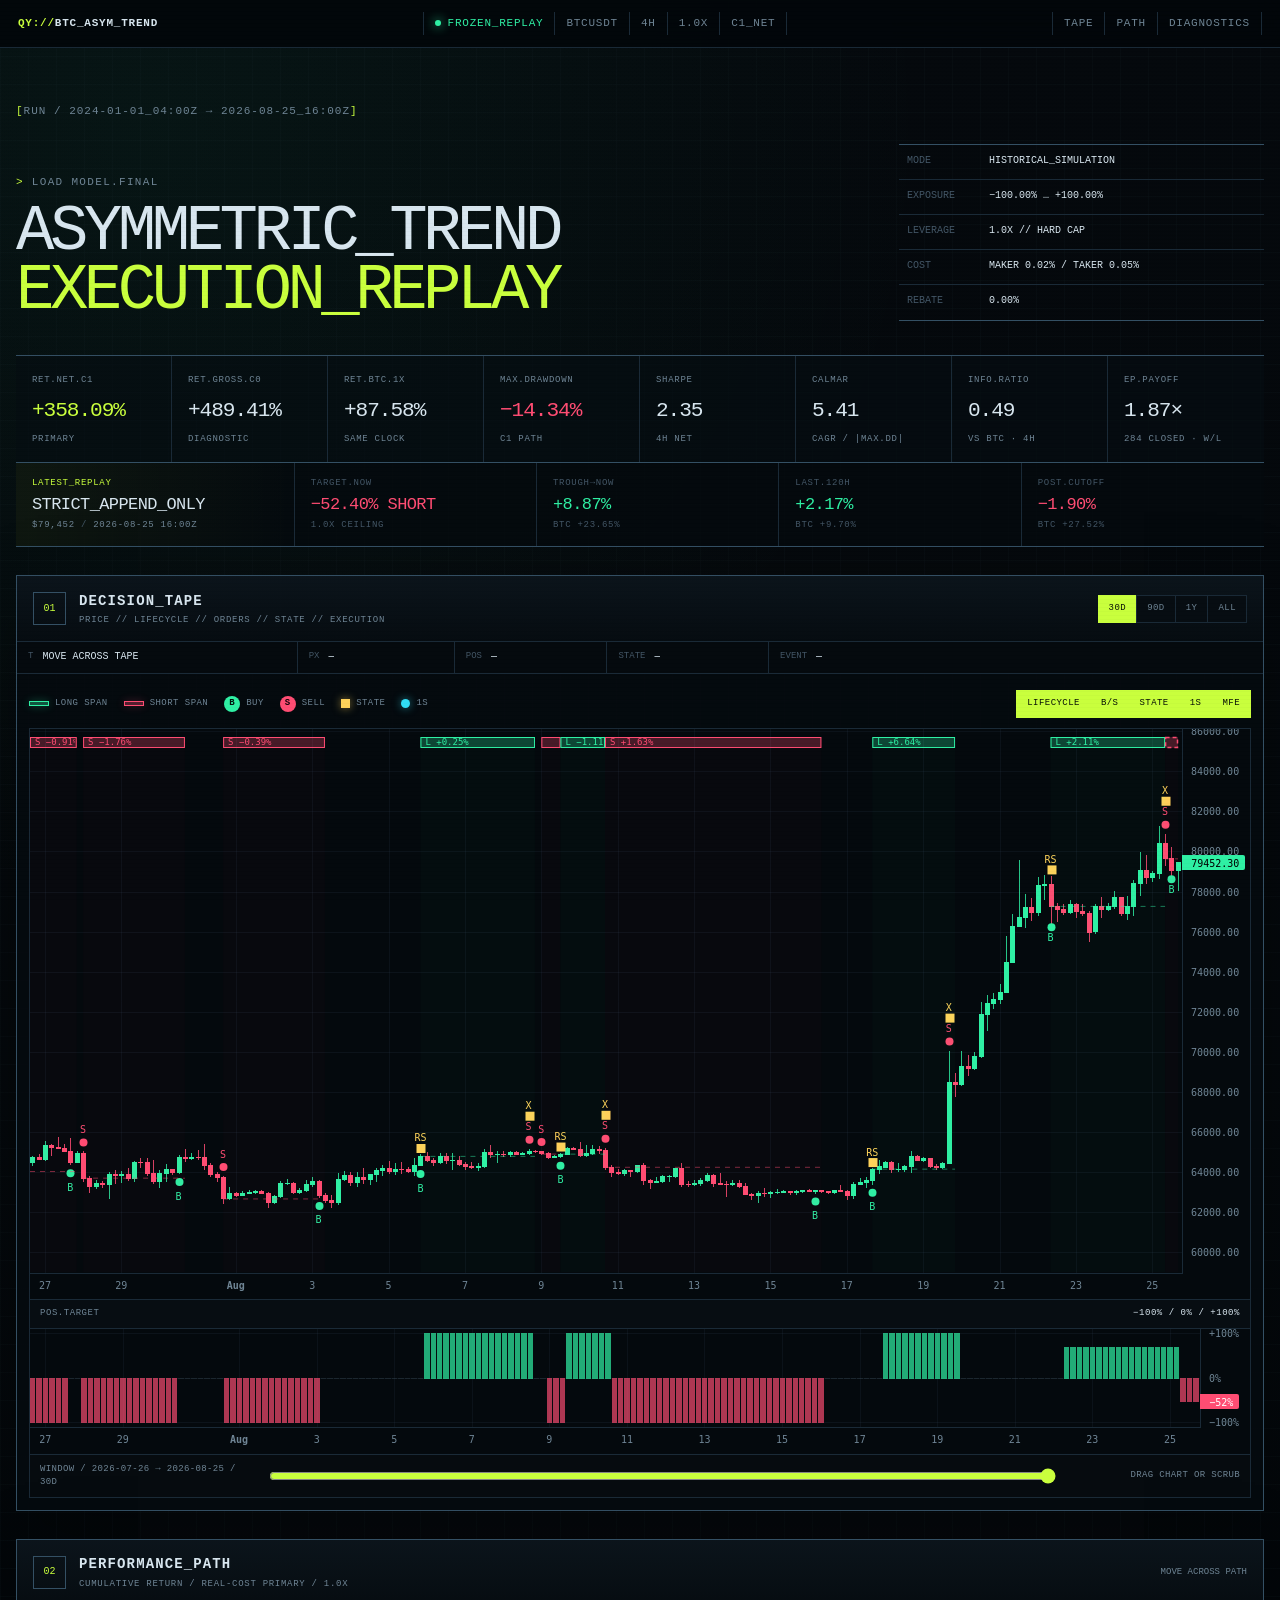
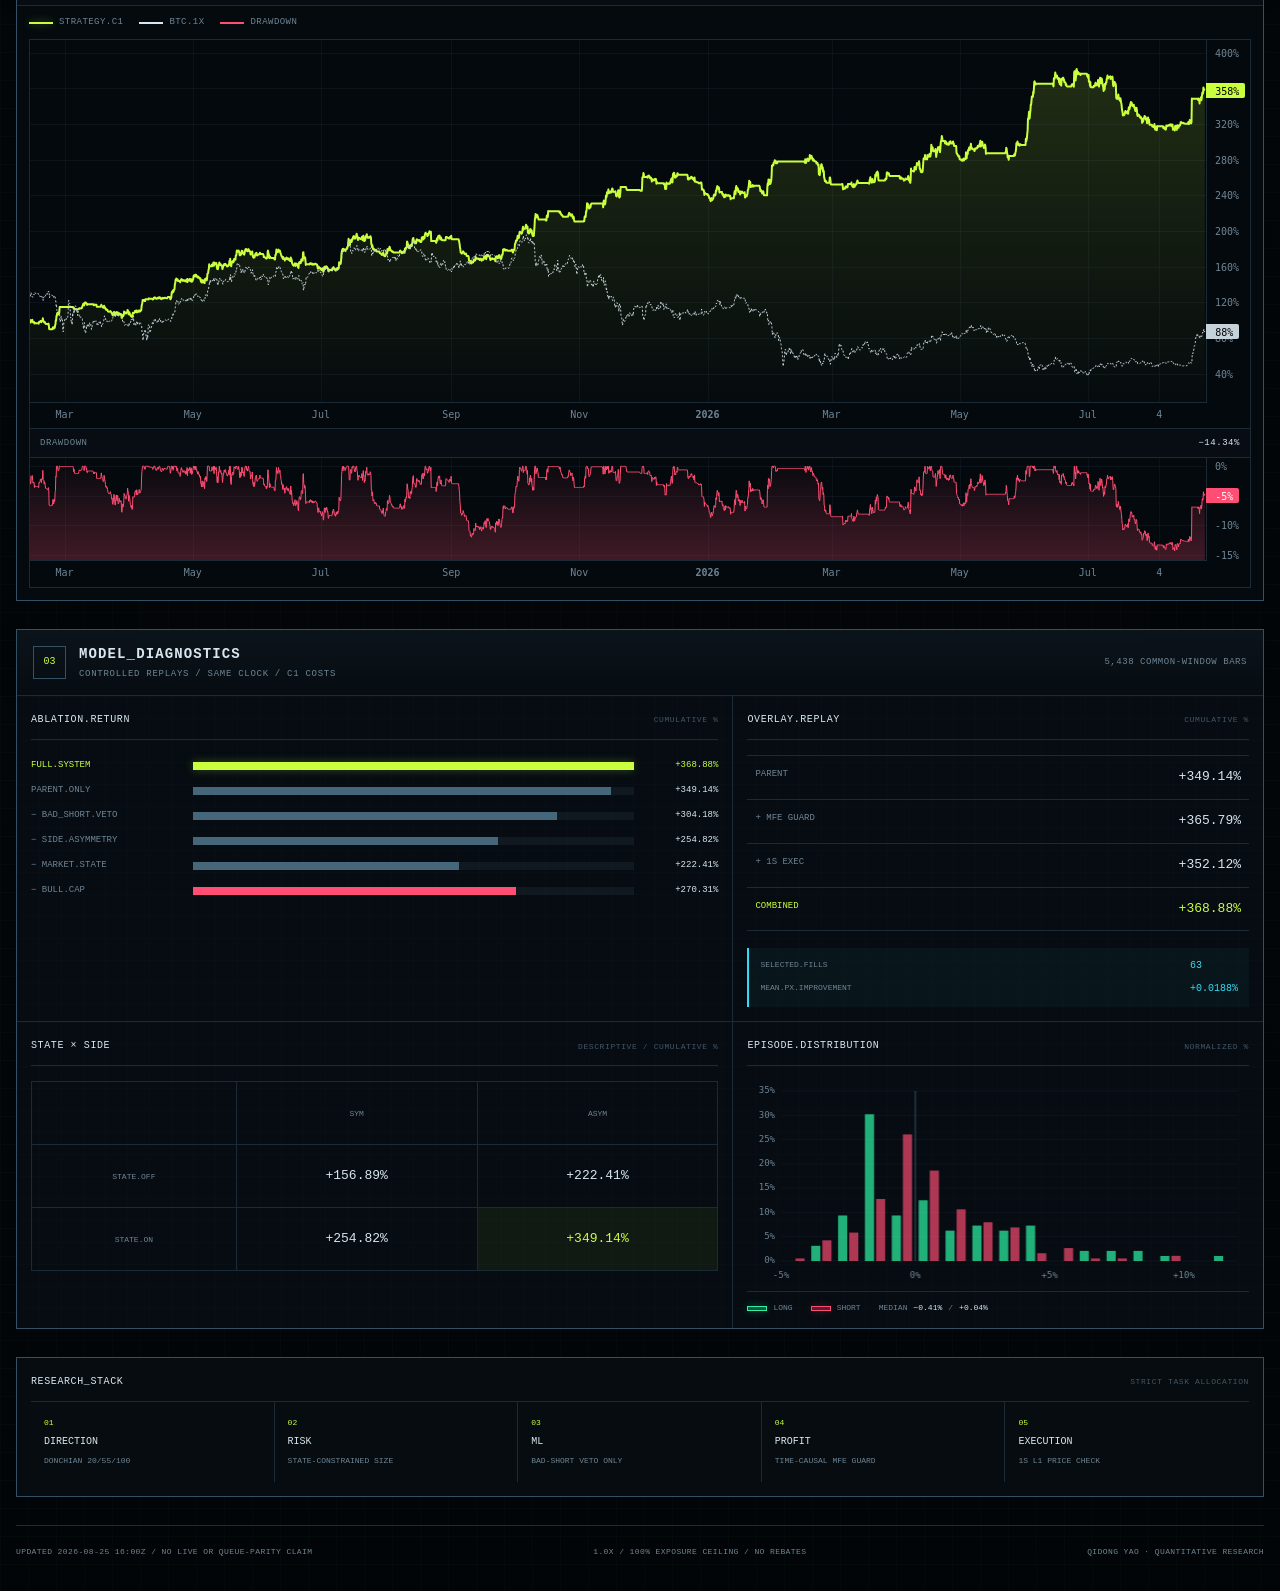
==== index.html @ 66d3fc49 "Polish compact metric labels" ====
<!doctype html>
<html lang="en">
<head>
  <meta charset="utf-8">
  <meta name="viewport" content="width=device-width, initial-scale=1">
  <meta name="description" content="Interactive BTC/USDT asymmetric trend research replay through 2026-08-25: 4-hour decisions, a hard 1.0x leverage ceiling, real-cost performance, lifecycle bands and execution events.">
  <meta name="theme-color" content="#05090d">
  <meta property="og:type" content="website">
  <meta property="og:title" content="BTC Asymmetric Trend · Research Console">
  <meta property="og:description" content="A code-forward research console for a frozen, cost-aware BTC trend strategy with draggable decision replay and event-level execution evidence.">
  <meta property="og:image" content="https://chandleryao720.github.io/btc-asymmetric-trend-research/assets/preview.png?v=20260826c">
  <meta name="twitter:card" content="summary_large_image">
  <title>BTC Asymmetric Trend · Research Console</title>
  <link rel="stylesheet" href="assets/styles.css?v=20260826c">
</head>
<body>
  <header class="command-bar">
    <a class="command-brand" href="#top" aria-label="Back to top"><span>QY://</span>BTC_ASYM_TREND</a>
    <div class="command-state" aria-label="Research state">
      <span class="state-live"><i></i>FROZEN_REPLAY</span>
      <span>BTCUSDT</span>
      <span>4H</span>
      <span>1.0X</span>
      <span>C1_NET</span>
    </div>
    <nav aria-label="Page navigation">
      <a href="#tape">TAPE</a>
      <a href="#performance">PATH</a>
      <a href="#diagnostics">DIAGNOSTICS</a>
    </nav>
  </header>

  <main id="top">
    <section class="masthead shell">
      <div class="masthead-code">RUN / 2024-01-01_04:00Z → 2026-08-25_16:00Z</div>
      <div class="masthead-grid">
        <div>
          <p class="prompt-line"><span>&gt;</span> LOAD MODEL.FINAL</p>
          <h1>ASYMMETRIC_TREND<br><em>EXECUTION_REPLAY</em></h1>
        </div>
        <div class="build-note">
          <span>MODE</span><strong>HISTORICAL_SIMULATION</strong>
          <span>EXPOSURE</span><strong>−100.00% … +100.00%</strong>
          <span>LEVERAGE</span><strong>1.0X // HARD CAP</strong>
          <span>COST</span><strong>MAKER 0.02% / TAKER 0.05%</strong>
          <span>REBATE</span><strong>0.00%</strong>
        </div>
      </div>
    </section>

    <section class="metric-strip shell" aria-label="Performance summary">
      <article><span>RET.NET.C1</span><strong class="positive" data-metric="netReturn">+358.09%</strong><small>PRIMARY</small></article>
      <article><span>RET.GROSS.C0</span><strong data-metric="grossReturn">+489.41%</strong><small>DIAGNOSTIC</small></article>
      <article><span>RET.BTC.1X</span><strong data-metric="benchmarkReturn">+87.58%</strong><small>SAME CLOCK</small></article>
      <article><span>MAX.DRAWDOWN</span><strong class="negative" data-metric="maxDrawdown">−14.34%</strong><small>C1 PATH</small></article>
      <article><span>SHARPE</span><strong data-metric="sharpe">2.35</strong><small>4H NET</small></article>
      <article><span>CALMAR</span><strong data-metric="calmar">5.41</strong><small>CAGR / |MAX.DD|</small></article>
      <article><span>INFO.RATIO</span><strong data-metric="informationRatio">0.49</strong><small>VS BTC · 4H</small></article>
      <article><span>EP.PAYOFF</span><strong data-metric="episodePayoff">1.87×</strong><small data-metric="episodePayoffMeta">284 CLOSED · W/L</small></article>
    </section>

    <section class="replay-strip shell" aria-label="Latest append-only replay">
      <header>
        <span>LATEST_REPLAY</span>
        <strong>STRICT_APPEND_ONLY</strong>
        <small><b data-replay="latestPrice">$79,452</b> / <b data-replay="latestTime">2026-08-25 16:00Z</b></small>
      </header>
      <article><span>TARGET.NOW</span><strong class="negative" data-replay="latestTarget">−52.40% SHORT</strong><small>1.0X CEILING</small></article>
      <article><span>TROUGH→NOW</span><strong class="positive" data-replay="troughCapture">+8.87%</strong><small data-replay="troughBenchmark">BTC +23.65%</small></article>
      <article><span>LAST.120H</span><strong class="positive" data-replay="last120h">+2.17%</strong><small data-replay="last120hBenchmark">BTC +9.70%</small></article>
      <article><span>POST.CUTOFF</span><strong class="negative" data-replay="postCutoff">−1.90%</strong><small data-replay="postCutoffBenchmark">BTC +27.52%</small></article>
    </section>

    <section class="console shell" id="tape">
      <header class="console-head">
        <div class="console-title">
          <span class="console-index">01</span>
          <div><h2>DECISION_TAPE</h2><p>PRICE // LIFECYCLE // ORDERS // STATE // EXECUTION</p></div>
        </div>
        <div class="window-controls" role="group" aria-label="Visible history">
          <button type="button" data-window="30" class="active" aria-pressed="true">30D</button>
          <button type="button" data-window="90" aria-pressed="false">90D</button>
          <button type="button" data-window="365" aria-pressed="false">1Y</button>
          <button type="button" data-window="all" aria-pressed="false">ALL</button>
        </div>
      </header>

      <div class="tape-readout" id="decisionReadout" aria-live="polite">
        <span><i>T</i><b id="readoutTime">MOVE ACROSS TAPE</b></span>
        <span><i>PX</i><b id="readoutClose">—</b></span>
        <span><i>POS</i><b id="readoutPosition">—</b></span>
        <span><i>STATE</i><b id="readoutState">—</b></span>
        <span class="event-readout"><i>EVENT</i><b id="readoutEvents">—</b></span>
      </div>

      <div class="chart-console">
        <div class="event-toolbar">
          <div class="event-legend" aria-label="Event legend">
            <span><i class="swatch swatch-long"></i>LONG SPAN</span>
            <span><i class="swatch swatch-short"></i>SHORT SPAN</span>
            <span><i class="event-dot trade-buy">B</i>BUY</span>
            <span><i class="event-dot trade-sell">S</i>SELL</span>
            <span><i class="event-square"></i>STATE</span>
            <span><i class="event-cyan"></i>1S</span>
          </div>
          <div class="event-toggles" role="group" aria-label="Visible event layers">
            <button type="button" data-layer="lifecycles" class="active" aria-pressed="true">LIFECYCLE</button>
            <button type="button" data-layer="trades" class="active" aria-pressed="true">B/S</button>
            <button type="button" data-layer="state" class="active" aria-pressed="true">STATE</button>
            <button type="button" data-layer="hft" class="active" aria-pressed="true">1S</button>
            <button type="button" data-layer="mfe" class="active" aria-pressed="true">MFE</button>
          </div>
        </div>

        <div class="price-stage">
          <div id="priceChart" class="price-chart" aria-label="Interactive BTC candlestick chart with strategy events"></div>
          <canvas id="lifecycleOverlay" aria-hidden="true"></canvas>
        </div>

        <div class="position-head"><span>POS.TARGET</span><strong>−100% / 0% / +100%</strong></div>
        <div id="positionChart" class="position-chart" aria-label="Signed target position from negative one hundred to positive one hundred percent"></div>

        <div class="pan-control">
          <span id="windowLabel">WINDOW / LAST 30 DAYS</span>
          <input id="tapePan" type="range" min="0" max="1000" step="1" value="1000" aria-label="Move the visible time window through history">
          <span>DRAG CHART OR SCRUB</span>
        </div>
      </div>
    </section>

    <section class="console shell" id="performance">
      <header class="console-head">
        <div class="console-title">
          <span class="console-index">02</span>
          <div><h2>PERFORMANCE_PATH</h2><p>CUMULATIVE RETURN / REAL-COST PRIMARY / 1.0X</p></div>
        </div>
        <output id="equityReadout">MOVE ACROSS PATH</output>
      </header>
      <div class="chart-console path-console">
        <div class="path-legend">
          <span><i class="line-key strategy-key"></i>STRATEGY.C1</span>
          <span><i class="line-key benchmark-key"></i>BTC.1X</span>
          <span><i class="line-key drawdown-key"></i>DRAWDOWN</span>
        </div>
        <div id="equityChart" class="equity-chart" aria-label="Strategy and BTC cumulative return comparison"></div>
        <div class="position-head"><span>DRAWDOWN</span><strong data-metric="maxDrawdown">−14.34%</strong></div>
        <div id="drawdownChart" class="drawdown-chart" aria-label="Strategy drawdown series"></div>
      </div>
    </section>

    <section class="diagnostics shell" id="diagnostics">
      <header class="diagnostics-head">
        <div class="console-title">
          <span class="console-index">03</span>
          <div><h2>MODEL_DIAGNOSTICS</h2><p>CONTROLLED REPLAYS / SAME CLOCK / C1 COSTS</p></div>
        </div>
        <span>5,438 COMMON-WINDOW BARS</span>
      </header>

      <div class="diagnostic-grid">
        <article class="diagnostic-pane ablation-pane">
          <header><span>ABLATION.RETURN</span><small>CUMULATIVE %</small></header>
          <div id="ablationChart" class="ablation-chart" aria-label="Ablation cumulative-return comparison"></div>
        </article>

        <article class="diagnostic-pane replay-pane">
          <header><span>OVERLAY.REPLAY</span><small>CUMULATIVE %</small></header>
          <dl>
            <div><dt>PARENT</dt><dd data-module="parentReturn">+349.14%</dd></div>
            <div><dt>+ MFE GUARD</dt><dd data-module="mfeOnly">+365.79%</dd></div>
            <div><dt>+ 1S EXEC</dt><dd data-module="hftOnly">+352.12%</dd></div>
            <div class="best"><dt>COMBINED</dt><dd data-module="comboReturn">+368.88%</dd></div>
          </dl>
          <div class="execution-trace">
            <span>SELECTED.FILLS</span><strong data-execution="overrides">63</strong>
            <span>MEAN.PX.IMPROVEMENT</span><strong data-module="hftImprove">+0.0188%</strong>
          </div>
        </article>

        <article class="diagnostic-pane matrix-pane">
          <header><span>STATE × SIDE</span><small>DESCRIPTIVE / CUMULATIVE %</small></header>
          <div class="matrix" aria-label="State and side asymmetry comparison">
            <span></span><b>SYM</b><b>ASYM</b>
            <b>STATE.OFF</b><i data-ablation="state0Asym0">+156.90%</i><i data-ablation="state0Asym1">+222.41%</i>
            <b>STATE.ON</b><i data-ablation="state1Asym0">+254.82%</i><i class="matrix-best" data-ablation="state1Asym1">+349.14%</i>
          </div>
        </article>

        <article class="diagnostic-pane distribution-pane">
          <header><span>EPISODE.DISTRIBUTION</span><small>NORMALIZED %</small></header>
          <canvas id="episodeDistribution" aria-label="Normalized long and short episode return distributions"></canvas>
          <div class="distribution-foot"><span><i class="swatch swatch-long"></i>LONG</span><span><i class="swatch swatch-short"></i>SHORT</span><span>MEDIAN <b data-metric="longMedian">−0.51%</b> / <b data-metric="shortMedian">+0.07%</b></span></div>
        </article>
      </div>
    </section>

    <section class="stack shell" id="stack" aria-label="Research stack">
      <header><span>RESEARCH_STACK</span><small>STRICT TASK ALLOCATION</small></header>
      <div>
        <span><i>01</i><b>DIRECTION</b><em>DONCHIAN 20/55/100</em></span>
        <span><i>02</i><b>RISK</b><em>STATE-CONSTRAINED SIZE</em></span>
        <span><i>03</i><b>ML</b><em>BAD-SHORT VETO ONLY</em></span>
        <span><i>04</i><b>PROFIT</b><em>TIME-CAUSAL MFE GUARD</em></span>
        <span><i>05</i><b>EXECUTION</b><em>1S L1 PRICE CHECK</em></span>
      </div>
    </section>
  </main>

  <footer class="footer shell" id="scope">
    <span>UPDATED 2026-08-25 16:00Z / NO LIVE OR QUEUE-PARITY CLAIM</span>
    <span>1.0X / 100% EXPOSURE CEILING / NO REBATES</span>
    <span>QIDONG YAO · QUANTITATIVE RESEARCH</span>
  </footer>

  <script src="assets/vendor/lightweight-charts.standalone.production.js"></script>
  <script src="data/showcase-data.js?v=20260826c"></script>
  <script src="assets/app.js?v=20260826c"></script>
</body>
</html>
---- assets/styles.css ----
:root {
  color-scheme: dark;
  --bg: #05090d;
  --bg-deep: #020507;
  --surface: #080e13;
  --surface-2: #0a1219;
  --surface-3: #0d1720;
  --line: #1a2a37;
  --line-hot: #345064;
  --text: #d8e6ef;
  --muted: #6f8595;
  --dim: #435666;
  --acid: #c9ff3d;
  --green: #2ff0a4;
  --red: #ff4d73;
  --cyan: #31ddf5;
  --amber: #ffd35a;
  --blue: #6e8eff;
  --mono: "SFMono-Regular", "Cascadia Code", "Roboto Mono", Menlo, Monaco, Consolas, monospace;
  --sans: Inter, -apple-system, BlinkMacSystemFont, "Segoe UI", sans-serif;
}

* {
  box-sizing: border-box;
}

html {
  scroll-behavior: smooth;
}

body {
  margin: 0;
  min-width: 320px;
  color: var(--text);
  background:
    linear-gradient(rgba(69, 104, 126, 0.038) 1px, transparent 1px),
    linear-gradient(90deg, rgba(69, 104, 126, 0.038) 1px, transparent 1px),
    radial-gradient(circle at 12% 4%, rgba(47, 240, 164, 0.055), transparent 24%),
    linear-gradient(180deg, var(--bg), var(--bg-deep));
  background-size: 28px 28px, 28px 28px, auto, auto;
  font-family: var(--mono);
  font-size: 13px;
  line-height: 1.45;
}

body::after {
  position: fixed;
  inset: 0;
  z-index: 1000;
  pointer-events: none;
  content: "";
  opacity: 0.16;
  background: repeating-linear-gradient(180deg, transparent 0 3px, rgba(0, 0, 0, 0.11) 3px 4px);
}

a {
  color: inherit;
  text-decoration: none;
}

button,
input {
  font: inherit;
}

button:focus-visible,
a:focus-visible,
input:focus-visible {
  outline: 1px solid var(--acid);
  outline-offset: 3px;
}

.shell {
  width: min(1580px, calc(100% - 32px));
  margin-inline: auto;
}

#tape,
#performance,
#diagnostics {
  scroll-margin-top: 82px;
}

.command-bar {
  position: sticky;
  top: 0;
  z-index: 100;
  display: grid;
  grid-template-columns: auto 1fr auto;
  align-items: center;
  min-height: 48px;
  padding: 0 18px;
  border-bottom: 1px solid var(--line);
  background: rgba(3, 7, 10, 0.92);
  backdrop-filter: blur(14px);
  font-size: 11px;
  letter-spacing: 0.07em;
}

.command-brand {
  font-weight: 700;
  color: var(--text);
}

.command-brand span {
  color: var(--acid);
}

.command-state {
  display: flex;
  justify-content: center;
  color: var(--muted);
}

.command-state span,
.command-bar nav a {
  padding: 4px 11px;
  border-left: 1px solid var(--line);
}

.command-state span:last-child {
  border-right: 1px solid var(--line);
}

.command-state .state-live {
  color: var(--green);
}

.state-live i {
  display: inline-block;
  width: 6px;
  height: 6px;
  margin-right: 7px;
  border-radius: 50%;
  background: var(--green);
  box-shadow: 0 0 11px var(--green);
}

.command-bar nav {
  display: flex;
  color: var(--muted);
}

.command-bar nav a:last-child {
  border-right: 1px solid var(--line);
}

.command-bar nav a:hover {
  color: var(--acid);
  background: rgba(201, 255, 61, 0.04);
}

.masthead {
  padding: 56px 0 34px;
}

.masthead-code {
  margin-bottom: 24px;
  color: var(--muted);
  font-size: 11px;
  letter-spacing: 0.09em;
}

.masthead-code::before {
  content: "[";
  color: var(--acid);
}

.masthead-code::after {
  content: "]";
  color: var(--acid);
}

.masthead-grid {
  display: grid;
  grid-template-columns: minmax(0, 1fr) minmax(350px, 0.45fr);
  gap: 72px;
  align-items: end;
}

.prompt-line {
  margin: 0 0 12px;
  color: var(--muted);
  font-size: 11px;
  letter-spacing: 0.12em;
}

.prompt-line span {
  color: var(--acid);
}

h1,
h2,
h3,
p {
  margin-top: 0;
}

h1 {
  margin-bottom: 0;
  font-size: clamp(34px, 5vw, 72px);
  font-weight: 500;
  letter-spacing: -0.07em;
  line-height: 0.92;
}

h1 em {
  color: var(--acid);
  font-style: normal;
}

.build-note {
  display: grid;
  grid-template-columns: 82px 1fr;
  align-items: center;
  border-top: 1px solid var(--line-hot);
  border-bottom: 1px solid var(--line-hot);
}

.build-note span,
.build-note strong {
  min-height: 35px;
  padding: 9px 8px;
  border-bottom: 1px solid var(--line);
  font-size: 10px;
}

.build-note span:nth-last-child(-n + 2),
.build-note strong:nth-last-child(-n + 2) {
  border-bottom: 0;
}

.build-note span {
  color: var(--dim);
}

.build-note strong {
  overflow: hidden;
  color: var(--text);
  font-weight: 500;
  text-overflow: ellipsis;
  white-space: nowrap;
}

.metric-strip {
  display: grid;
  grid-template-columns: repeat(8, minmax(0, 1fr));
  border-top: 1px solid var(--line-hot);
  border-bottom: 1px solid var(--line-hot);
  background: rgba(6, 13, 18, 0.62);
}

.metric-strip article {
  min-width: 0;
  padding: 18px 16px 16px;
  border-right: 1px solid var(--line);
}

.metric-strip article:last-child {
  border-right: 0;
}

.metric-strip span,
.metric-strip small {
  display: block;
  color: var(--muted);
  font-size: 9px;
  letter-spacing: 0.08em;
}

.metric-strip strong {
  display: block;
  margin: 8px 0 7px;
  overflow: hidden;
  color: var(--text);
  font-size: clamp(17px, 1.65vw, 26px);
  font-weight: 500;
  letter-spacing: -0.05em;
  text-overflow: ellipsis;
  white-space: nowrap;
}

.metric-strip strong.positive,
.positive {
  color: var(--acid);
}

.metric-strip strong.negative,
.negative {
  color: var(--red);
}

.replay-strip {
  display: grid;
  grid-template-columns: minmax(210px, 1.15fr) repeat(4, minmax(0, 1fr));
  border-bottom: 1px solid var(--line-hot);
  background: rgba(4, 10, 14, 0.78);
}

.replay-strip > * {
  min-width: 0;
  padding: 14px 16px;
  border-right: 1px solid var(--line);
}

.replay-strip > *:last-child {
  border-right: 0;
}

.replay-strip header,
.replay-strip article {
  display: flex;
  flex-direction: column;
  justify-content: center;
}

.replay-strip header {
  background: linear-gradient(90deg, rgba(201, 255, 61, 0.055), transparent);
}

.replay-strip span,
.replay-strip small {
  overflow: hidden;
  color: var(--dim);
  font-size: 9px;
  letter-spacing: 0.08em;
  text-overflow: ellipsis;
  white-space: nowrap;
}

.replay-strip header > span {
  color: var(--acid);
}

.replay-strip strong {
  margin: 3px 0 2px;
  color: var(--text);
  font-size: 17px;
  font-weight: 500;
  letter-spacing: -0.035em;
  white-space: nowrap;
}

.replay-strip strong.positive {
  color: var(--green);
}

.replay-strip strong.negative {
  color: var(--red);
}

.replay-strip small b {
  color: var(--muted);
  font-weight: 500;
}

.console {
  margin-top: 28px;
  border: 1px solid var(--line-hot);
  background: rgba(5, 11, 15, 0.9);
  box-shadow: 0 24px 80px rgba(0, 0, 0, 0.22);
}

.console-head,
.diagnostics-head {
  display: flex;
  align-items: center;
  justify-content: space-between;
  min-height: 66px;
  padding: 12px 16px;
  border-bottom: 1px solid var(--line);
  background: linear-gradient(180deg, rgba(14, 24, 32, 0.72), rgba(7, 13, 18, 0.72));
}

.console-title {
  display: flex;
  align-items: center;
  gap: 13px;
}

.console-index {
  display: grid;
  width: 33px;
  height: 33px;
  place-items: center;
  border: 1px solid var(--line-hot);
  color: var(--acid);
  font-size: 10px;
}

.console-title h2 {
  margin: 0;
  font-size: 14px;
  font-weight: 600;
  letter-spacing: 0.08em;
}

.console-title p {
  margin: 3px 0 0;
  color: var(--muted);
  font-size: 9px;
  letter-spacing: 0.08em;
}

.window-controls,
.event-toggles {
  display: flex;
  align-items: center;
}

.window-controls button,
.event-toggles button {
  min-height: 28px;
  padding: 5px 10px;
  border: 1px solid var(--line);
  border-right: 0;
  color: var(--muted);
  background: #070d12;
  cursor: pointer;
  font-size: 9px;
  letter-spacing: 0.05em;
}

.window-controls button:last-child,
.event-toggles button:last-child {
  border-right: 1px solid var(--line);
}

.window-controls button:hover,
.event-toggles button:hover {
  color: var(--text);
}

.window-controls button.active,
.event-toggles button.active {
  color: #081006;
  border-color: var(--acid);
  background: var(--acid);
}

.tape-readout {
  display: grid;
  grid-template-columns: 1.25fr 0.7fr 0.68fr 0.72fr 2.2fr;
  border-bottom: 1px solid var(--line);
  background: #050a0e;
}

.tape-readout span {
  display: flex;
  min-width: 0;
  padding: 8px 11px;
  border-right: 1px solid var(--line);
}

.tape-readout span:last-child {
  border-right: 0;
}

.tape-readout i {
  margin-right: 9px;
  color: var(--dim);
  font-size: 9px;
  font-style: normal;
}

.tape-readout b {
  overflow: hidden;
  color: var(--text);
  font-size: 10px;
  font-weight: 500;
  text-overflow: ellipsis;
  white-space: nowrap;
}

.chart-console {
  padding: 12px;
}

.event-toolbar {
  display: flex;
  align-items: center;
  justify-content: space-between;
  gap: 16px;
  min-height: 38px;
  padding: 4px 0 10px;
}

.event-legend,
.path-legend {
  display: flex;
  flex-wrap: wrap;
  gap: 10px 16px;
  color: var(--muted);
  font-size: 9px;
  letter-spacing: 0.05em;
}

.event-legend span,
.path-legend span,
.distribution-foot span {
  display: inline-flex;
  align-items: center;
  gap: 6px;
}

.swatch {
  display: inline-block;
  width: 20px;
  height: 5px;
}

.swatch-long {
  border: 1px solid var(--green);
  background: rgba(47, 240, 164, 0.32);
  box-shadow: 0 0 9px rgba(47, 240, 164, 0.28);
}

.swatch-short {
  border: 1px solid var(--red);
  background: rgba(255, 77, 115, 0.32);
  box-shadow: 0 0 9px rgba(255, 77, 115, 0.24);
}

.event-dot {
  display: inline-grid;
  width: 16px;
  height: 16px;
  place-items: center;
  border-radius: 50%;
  color: #04100b;
  font-size: 9px;
  font-style: normal;
  font-weight: 700;
}

.trade-buy {
  background: var(--green);
}

.trade-sell {
  color: #140409;
  background: var(--red);
}

.event-square,
.event-cyan {
  display: inline-block;
  width: 9px;
  height: 9px;
}

.event-square {
  background: var(--amber);
  box-shadow: 0 0 8px rgba(255, 211, 90, 0.55);
}

.event-cyan {
  border-radius: 50%;
  background: var(--cyan);
  box-shadow: 0 0 8px rgba(49, 221, 245, 0.55);
}

.price-stage {
  position: relative;
  overflow: hidden;
  border: 1px solid var(--line);
  background: #04090d;
}

.price-chart {
  height: 570px;
}

#lifecycleOverlay {
  position: absolute;
  inset: 0;
  z-index: 4;
  width: 100%;
  height: 100%;
  pointer-events: none;
}

.position-head {
  display: flex;
  align-items: center;
  justify-content: space-between;
  min-height: 29px;
  padding: 0 10px;
  border: 1px solid var(--line);
  border-top: 0;
  color: var(--muted);
  background: #070d12;
  font-size: 9px;
  letter-spacing: 0.06em;
}

.position-head strong {
  color: var(--text);
  font-weight: 500;
}

.position-chart {
  height: 126px;
  border: 1px solid var(--line);
  border-top: 0;
}

.pan-control {
  display: grid;
  grid-template-columns: 215px 1fr 170px;
  gap: 14px;
  align-items: center;
  min-height: 43px;
  padding: 8px 10px;
  border: 1px solid var(--line);
  border-top: 0;
  color: var(--muted);
  background: #060b0f;
  font-size: 9px;
  letter-spacing: 0.04em;
}

.pan-control span:last-child {
  text-align: right;
}

.pan-control input[type="range"] {
  width: 100%;
  height: 18px;
  margin: 0;
  accent-color: var(--acid);
  cursor: ew-resize;
}

.pan-control input[type="range"]:disabled {
  cursor: default;
  opacity: 0.28;
}

.console-head output {
  max-width: 620px;
  overflow: hidden;
  color: var(--muted);
  font-size: 9px;
  text-overflow: ellipsis;
  white-space: nowrap;
}

.path-console {
  padding-top: 10px;
}

.path-legend {
  padding: 0 0 10px;
}

.line-key {
  display: inline-block;
  width: 24px;
  height: 2px;
}

.strategy-key {
  background: var(--acid);
  box-shadow: 0 0 8px rgba(201, 255, 61, 0.42);
}

.benchmark-key {
  background: var(--text);
}

.drawdown-key {
  background: var(--red);
}

.equity-chart {
  height: 390px;
  border: 1px solid var(--line);
}

.drawdown-chart {
  height: 130px;
  border: 1px solid var(--line);
  border-top: 0;
}

.diagnostics {
  margin-top: 28px;
  border: 1px solid var(--line-hot);
  background: rgba(5, 11, 15, 0.9);
}

.diagnostics-head > span {
  color: var(--muted);
  font-size: 9px;
  letter-spacing: 0.06em;
}

.diagnostic-grid {
  display: grid;
  grid-template-columns: 1.15fr 0.85fr;
}

.diagnostic-pane {
  min-width: 0;
  min-height: 300px;
  padding: 14px;
  border-right: 1px solid var(--line);
  border-bottom: 1px solid var(--line);
  background:
    linear-gradient(rgba(70, 103, 124, 0.028) 1px, transparent 1px),
    linear-gradient(90deg, rgba(70, 103, 124, 0.028) 1px, transparent 1px),
    #060c11;
  background-size: 22px 22px, 22px 22px, auto;
}

.diagnostic-pane:nth-child(2n) {
  border-right: 0;
}

.diagnostic-pane:nth-last-child(-n + 2) {
  border-bottom: 0;
}

.diagnostic-pane > header,
.stack > header {
  display: flex;
  align-items: center;
  justify-content: space-between;
  min-height: 30px;
  margin-bottom: 15px;
  padding-bottom: 9px;
  border-bottom: 1px solid var(--line);
  color: var(--text);
  font-size: 10px;
  letter-spacing: 0.06em;
}

.diagnostic-pane > header small,
.stack > header small {
  color: var(--dim);
  font-size: 8px;
}

.ablation-chart {
  display: grid;
  gap: 12px;
  padding-top: 4px;
}

.ablation-row {
  display: grid;
  grid-template-columns: 150px minmax(80px, 1fr) 72px;
  gap: 12px;
  align-items: center;
}

.ablation-label,
.ablation-value {
  font-size: 9px;
}

.ablation-label {
  overflow: hidden;
  color: var(--muted);
  text-overflow: ellipsis;
  white-space: nowrap;
}

.ablation-value {
  color: var(--text);
  font-weight: 500;
  text-align: right;
}

.ablation-track {
  position: relative;
  display: block;
  height: 8px;
  background: rgba(91, 116, 133, 0.12);
}

.ablation-track i {
  display: block;
  height: 100%;
  background: #466779;
}

.ablation-row.best .ablation-track i {
  background: var(--acid);
  box-shadow: 0 0 10px rgba(201, 255, 61, 0.25);
}

.ablation-row.best .ablation-label,
.ablation-row.best .ablation-value {
  color: var(--acid);
}

.ablation-row.unstable .ablation-track i {
  background: var(--red);
}

.replay-pane dl {
  margin: 0;
  border-top: 1px solid var(--line);
}

.replay-pane dl div {
  display: flex;
  justify-content: space-between;
  padding: 12px 8px;
  border-bottom: 1px solid var(--line);
}

.replay-pane dt {
  color: var(--muted);
  font-size: 9px;
}

.replay-pane dd {
  margin: 0;
  font-size: 13px;
}

.replay-pane .best dt,
.replay-pane .best dd {
  color: var(--acid);
}

.execution-trace {
  display: grid;
  grid-template-columns: 1fr auto;
  gap: 8px 14px;
  margin-top: 17px;
  padding: 11px;
  border-left: 2px solid var(--cyan);
  background: rgba(49, 221, 245, 0.04);
}

.execution-trace span {
  color: var(--muted);
  font-size: 8px;
}

.execution-trace strong {
  color: var(--cyan);
  font-size: 10px;
  font-weight: 500;
}

.matrix {
  display: grid;
  grid-template-columns: 0.85fr 1fr 1fr;
  border-top: 1px solid var(--line);
  border-left: 1px solid var(--line);
}

.matrix > * {
  display: grid;
  min-height: 63px;
  place-items: center;
  margin: 0;
  padding: 8px;
  border-right: 1px solid var(--line);
  border-bottom: 1px solid var(--line);
  font-style: normal;
}

.matrix b {
  color: var(--muted);
  font-size: 8px;
  font-weight: 500;
}

.matrix i {
  color: var(--text);
  font-size: 13px;
}

.matrix .matrix-best {
  color: var(--acid);
  background: rgba(201, 255, 61, 0.055);
}

.distribution-pane canvas {
  display: block;
  width: 100%;
  height: 210px;
}

.distribution-foot {
  display: flex;
  flex-wrap: wrap;
  gap: 11px 18px;
  padding-top: 10px;
  border-top: 1px solid var(--line);
  color: var(--muted);
  font-size: 8px;
}

.distribution-foot b {
  color: var(--text);
  font-weight: 500;
}

.stack {
  margin-top: 28px;
  padding: 14px;
  border: 1px solid var(--line-hot);
  background: #060c10;
}

.stack > header {
  margin-bottom: 0;
}

.stack > div {
  display: grid;
  grid-template-columns: repeat(5, minmax(0, 1fr));
}

.stack > div > span {
  display: grid;
  min-width: 0;
  padding: 15px 13px;
  border-right: 1px solid var(--line);
}

.stack > div > span:last-child {
  border-right: 0;
}

.stack i,
.stack b,
.stack em {
  overflow: hidden;
  font-style: normal;
  text-overflow: ellipsis;
  white-space: nowrap;
}

.stack i {
  color: var(--acid);
  font-size: 8px;
}

.stack b {
  margin: 6px 0;
  font-size: 10px;
  font-weight: 500;
}

.stack em {
  color: var(--muted);
  font-size: 8px;
}

.footer {
  display: flex;
  justify-content: space-between;
  gap: 20px;
  margin-top: 28px;
  padding: 20px 0 34px;
  border-top: 1px solid var(--line);
  color: var(--muted);
  font-size: 8px;
  letter-spacing: 0.05em;
}

.load-error {
  margin: 0;
  padding: 12px;
  color: var(--red);
  background: #16060a;
}

@media (max-width: 1080px) {
  .command-state span:nth-child(4),
  .command-state span:nth-child(5) {
    display: none;
  }

  .masthead-grid {
    grid-template-columns: minmax(0, 1fr) minmax(310px, 0.55fr);
    gap: 36px;
  }

  .metric-strip {
    grid-template-columns: repeat(4, minmax(0, 1fr));
  }

  .metric-strip article:nth-child(4n) {
    border-right: 0;
  }

  .metric-strip article:nth-child(-n + 4) {
    border-bottom: 1px solid var(--line);
  }

  .replay-strip {
    grid-template-columns: repeat(2, minmax(0, 1fr));
  }

  .replay-strip header {
    grid-column: 1 / -1;
    border-right: 0;
    border-bottom: 1px solid var(--line);
  }

  .replay-strip article:nth-of-type(2n) {
    border-right: 0;
  }

  .replay-strip article:nth-of-type(-n + 2) {
    border-bottom: 1px solid var(--line);
  }

  .tape-readout {
    grid-template-columns: 1.2fr 0.8fr 0.8fr 0.8fr;
  }

  .tape-readout .event-readout {
    grid-column: 1 / -1;
    border-top: 1px solid var(--line);
  }

  .event-toolbar {
    align-items: flex-start;
    flex-direction: column;
  }

  .diagnostic-grid {
    grid-template-columns: 1fr;
  }

  .diagnostic-pane,
  .diagnostic-pane:nth-child(2n) {
    border-right: 0;
    border-bottom: 1px solid var(--line);
  }

  .diagnostic-pane:last-child {
    border-bottom: 0;
  }
}

@media (max-width: 760px) {
  body {
    font-size: 12px;
  }

  .shell {
    width: min(100% - 16px, 1580px);
  }

  .command-bar {
    grid-template-columns: 1fr auto;
    padding: 0 10px;
  }

  .command-state {
    display: none;
  }

  .command-bar nav a {
    padding-inline: 7px;
    font-size: 8px;
  }

  .masthead {
    padding: 36px 0 24px;
  }

  .masthead-grid {
    grid-template-columns: 1fr;
    gap: 28px;
  }

  .masthead-code {
    overflow: hidden;
    text-overflow: ellipsis;
    white-space: nowrap;
  }

  h1 {
    font-size: clamp(30px, 10vw, 52px);
  }

  .metric-strip {
    grid-template-columns: repeat(2, minmax(0, 1fr));
  }

  .metric-strip article:nth-child(2n) {
    border-right: 0;
  }

  .metric-strip article:nth-child(-n + 6) {
    border-bottom: 1px solid var(--line);
  }

  .console,
  .diagnostics,
  .stack {
    margin-top: 16px;
  }

  .console-head,
  .diagnostics-head {
    align-items: flex-start;
    flex-direction: column;
    gap: 10px;
  }

  .console-head output {
    max-width: 100%;
  }

  .window-controls {
    width: 100%;
  }

  .window-controls button {
    flex: 1;
  }

  .tape-readout {
    grid-template-columns: 1fr 1fr;
  }

  .tape-readout span:nth-child(2n) {
    border-right: 0;
  }

  .tape-readout span:nth-child(n + 3) {
    border-top: 1px solid var(--line);
  }

  .tape-readout .event-readout {
    grid-column: 1 / -1;
    border-right: 0;
  }

  .event-toggles {
    width: 100%;
  }

  .event-toggles button {
    flex: 1;
    padding-inline: 5px;
  }

  .event-legend {
    gap: 8px 12px;
  }

  .price-chart {
    height: 460px;
  }

  .position-chart {
    height: 108px;
  }

  .pan-control {
    grid-template-columns: 1fr;
    gap: 5px;
  }

  .pan-control span:last-child {
    display: none;
  }

  .equity-chart {
    height: 310px;
  }

  .drawdown-chart {
    height: 110px;
  }

  .ablation-row {
    grid-template-columns: 112px minmax(60px, 1fr) 62px;
    gap: 8px;
  }

  .stack > div {
    grid-template-columns: 1fr;
  }

  .stack > div > span,
  .stack > div > span:last-child {
    border-right: 0;
    border-bottom: 1px solid var(--line);
  }

  .stack > div > span:last-child {
    border-bottom: 0;
  }

  .footer {
    align-items: flex-start;
    flex-direction: column;
    gap: 6px;
  }
}

@media (max-width: 430px) {
  .command-bar nav a:nth-child(2),
  .command-bar nav a:nth-child(3) {
    display: none;
  }

  .build-note {
    grid-template-columns: 72px 1fr;
  }

  .metric-strip article {
    padding: 14px 10px;
  }

  .metric-strip strong {
    font-size: 19px;
  }

  .replay-strip {
    grid-template-columns: 1fr;
  }

  .replay-strip header,
  .replay-strip article,
  .replay-strip article:nth-of-type(2n) {
    grid-column: auto;
    border-right: 0;
    border-bottom: 1px solid var(--line);
  }

  .replay-strip article:last-child {
    border-bottom: 0;
  }

  .chart-console {
    padding: 7px;
  }

  .event-legend span:nth-child(3),
  .event-legend span:nth-child(4) {
    display: none;
  }

  .event-toggles {
    display: grid;
    grid-template-columns: repeat(5, 1fr);
  }

  .event-toggles button,
  .event-toggles button:last-child {
    min-width: 0;
    border-right: 1px solid var(--line);
    font-size: 7px;
  }

  .price-chart {
    height: 420px;
  }

  .diagnostic-pane {
    padding: 10px;
  }

  .matrix > * {
    min-height: 54px;
    padding: 5px;
  }
}

@media (prefers-reduced-motion: reduce) {
  html {
    scroll-behavior: auto;
  }
}
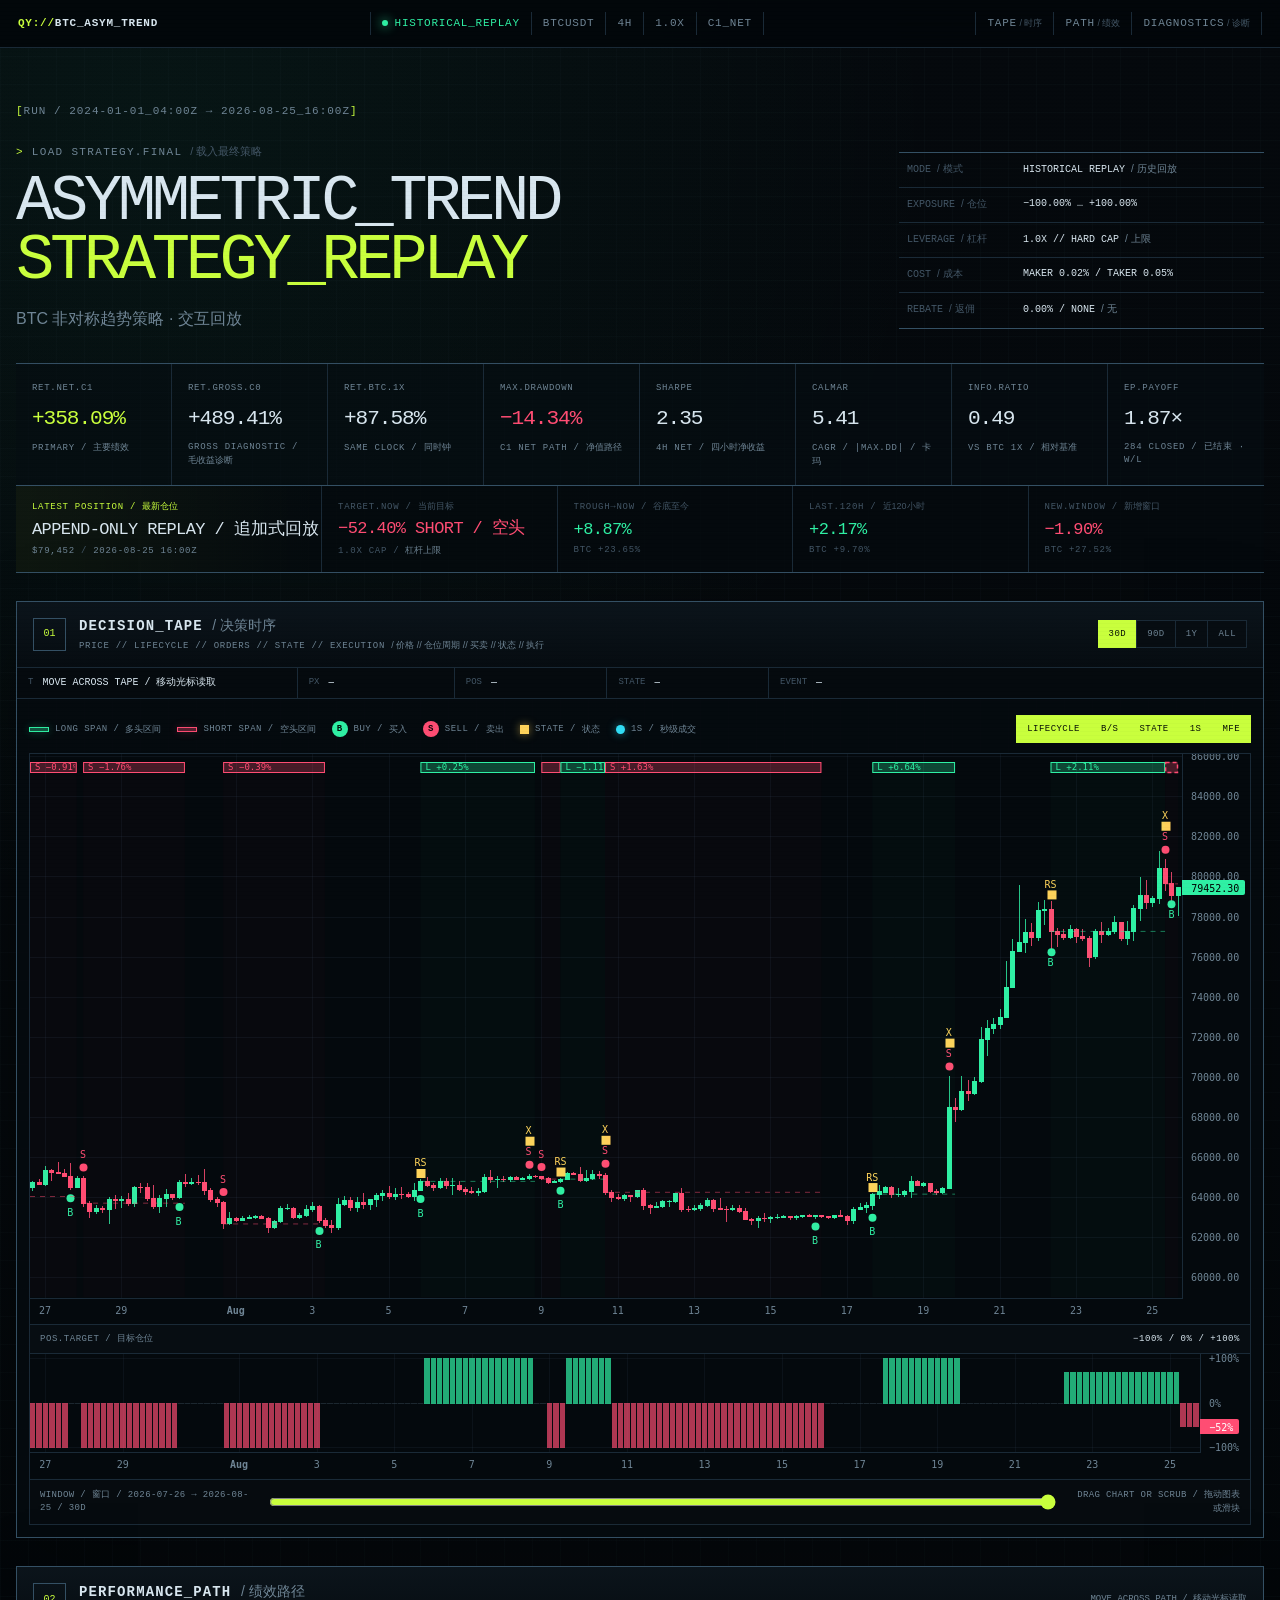
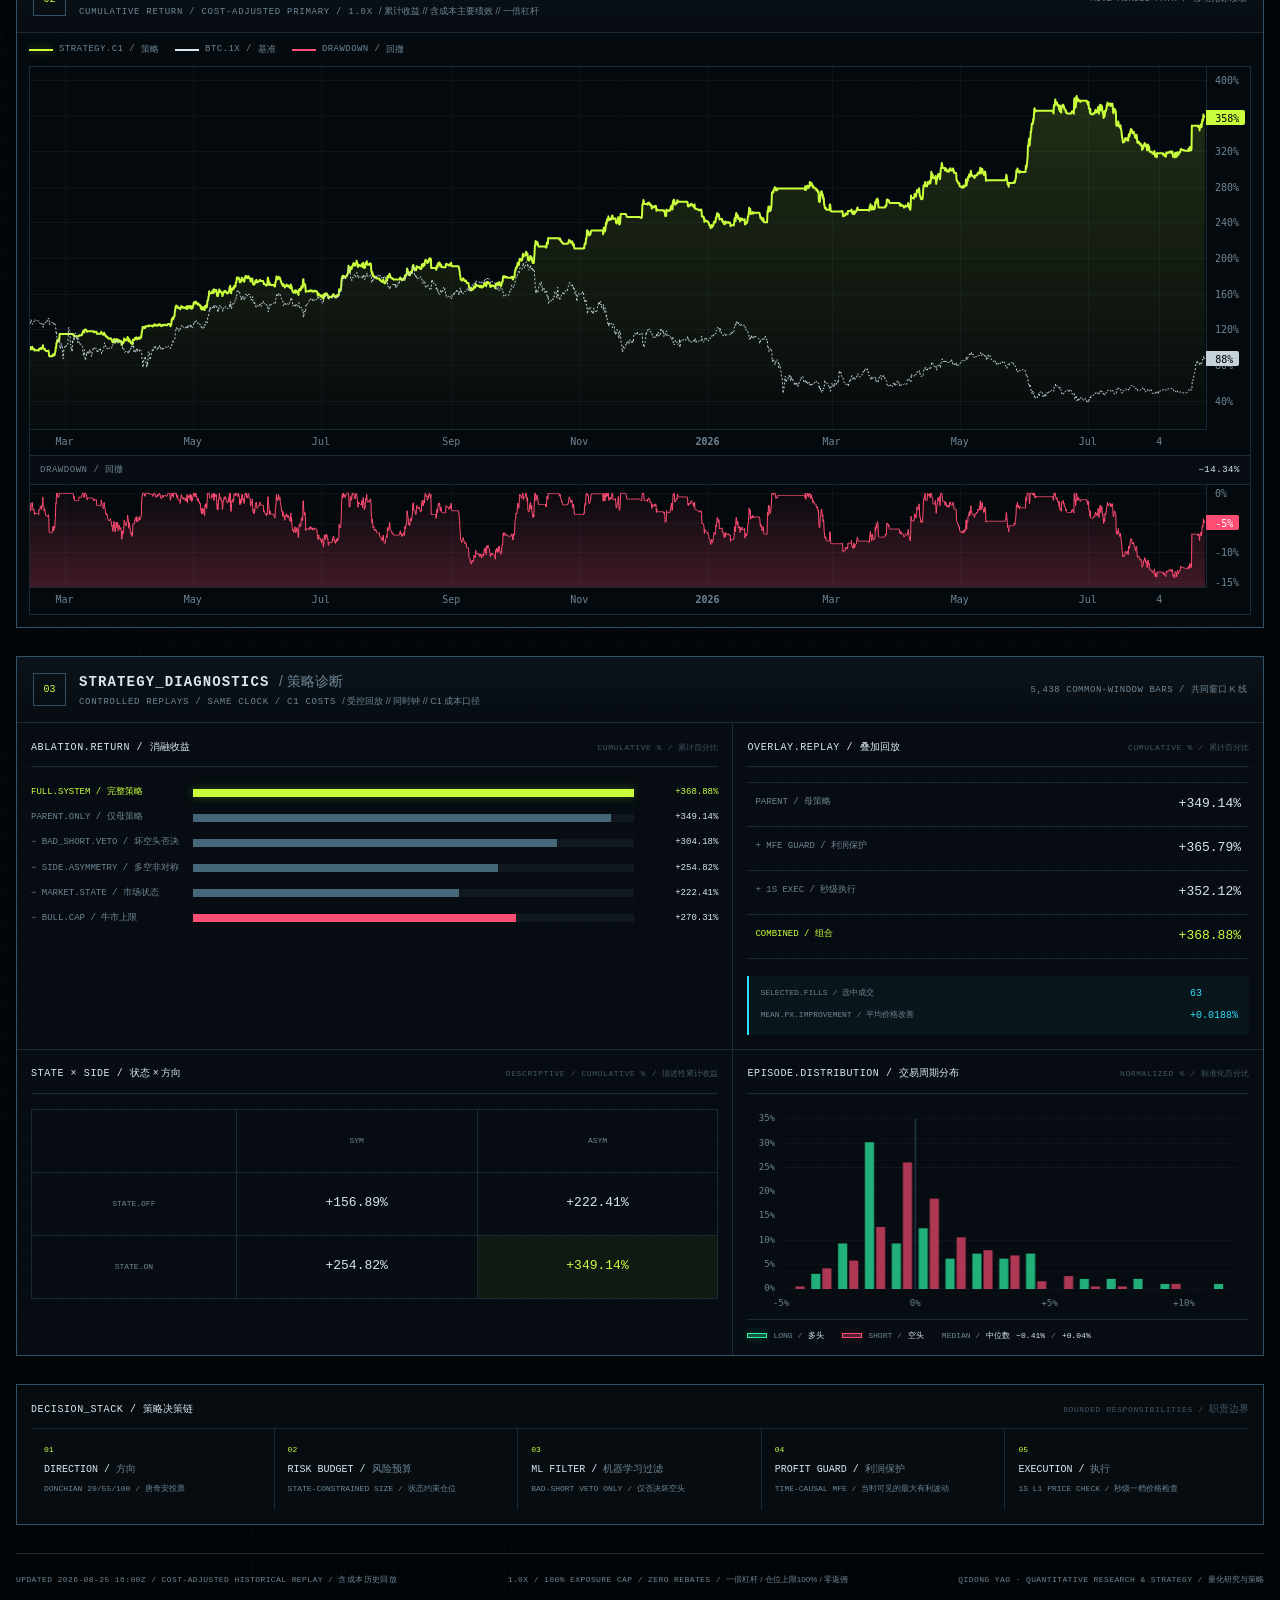
==== commit ddedddd0: "Present bilingual strategy showcase" ====
--- a/index.html
+++ b/index.html
@@ -3,79 +3,79 @@
 <head>
   <meta charset="utf-8">
   <meta name="viewport" content="width=device-width, initial-scale=1">
-  <meta name="description" content="Interactive BTC/USDT asymmetric trend research replay through 2026-08-25: 4-hour decisions, a hard 1.0x leverage ceiling, real-cost performance, lifecycle bands and execution events.">
+  <meta name="description" content="Interactive BTC/USDT asymmetric trend strategy replay through 2026-08-25: draggable 4-hour decisions, cost-adjusted performance, lifecycle bands, execution events and a hard 1.0x leverage cap. BTC 非对称趋势策略交互回放。">
   <meta name="theme-color" content="#05090d">
   <meta property="og:type" content="website">
-  <meta property="og:title" content="BTC Asymmetric Trend · Research Console">
-  <meta property="og:description" content="A code-forward research console for a frozen, cost-aware BTC trend strategy with draggable decision replay and event-level execution evidence.">
-  <meta property="og:image" content="https://chandleryao720.github.io/btc-asymmetric-trend-research/assets/preview.png?v=20260826c">
+  <meta property="og:title" content="BTC Asymmetric Trend Strategy · Interactive Replay">
+  <meta property="og:description" content="Explore a cost-adjusted BTC strategy through draggable candles, synchronized positions, decision events and controlled diagnostics. 交互查看 BTC 策略的仓位、事件与绩效路径。">
+  <meta property="og:image" content="https://chandleryao720.github.io/btc-asymmetric-trend-research/assets/preview.png?v=20260826e">
   <meta name="twitter:card" content="summary_large_image">
-  <title>BTC Asymmetric Trend · Research Console</title>
-  <link rel="stylesheet" href="assets/styles.css?v=20260826c">
+  <title>BTC Asymmetric Trend Strategy · 策略回放</title>
+  <link rel="stylesheet" href="assets/styles.css?v=20260826e">
 </head>
 <body>
   <header class="command-bar">
     <a class="command-brand" href="#top" aria-label="Back to top"><span>QY://</span>BTC_ASYM_TREND</a>
-    <div class="command-state" aria-label="Research state">
-      <span class="state-live"><i></i>FROZEN_REPLAY</span>
+    <div class="command-state" aria-label="Strategy replay state / 策略回放状态">
+      <span class="state-live"><i></i>HISTORICAL_REPLAY</span>
       <span>BTCUSDT</span>
       <span>4H</span>
       <span>1.0X</span>
       <span>C1_NET</span>
     </div>
-    <nav aria-label="Page navigation">
-      <a href="#tape">TAPE</a>
-      <a href="#performance">PATH</a>
-      <a href="#diagnostics">DIAGNOSTICS</a>
+    <nav aria-label="Page navigation / 页面导航">
+      <a href="#tape">TAPE<span class="nav-zh" lang="zh-CN"> / 时序</span></a>
+      <a href="#performance">PATH<span class="nav-zh" lang="zh-CN"> / 绩效</span></a>
+      <a href="#diagnostics">DIAGNOSTICS<span class="nav-zh" lang="zh-CN"> / 诊断</span></a>
     </nav>
   </header>
 
   <main id="top">
     <section class="masthead shell">
-      <div class="masthead-code">RUN / 2024-01-01_04:00Z → 2026-08-25_16:00Z</div>
+      <div class="masthead-code" data-run-range>RUN / 2024-01-01_04:00Z → 2026-08-25_16:00Z</div>
       <div class="masthead-grid">
         <div>
-          <p class="prompt-line"><span>&gt;</span> LOAD MODEL.FINAL</p>
-          <h1>ASYMMETRIC_TREND<br><em>EXECUTION_REPLAY</em></h1>
+          <p class="prompt-line"><span>&gt;</span> LOAD STRATEGY.FINAL <b lang="zh-CN">/ 载入最终策略</b></p>
+          <h1>ASYMMETRIC_TREND<br><em>STRATEGY_REPLAY</em><small lang="zh-CN">BTC 非对称趋势策略 · 交互回放</small></h1>
         </div>
         <div class="build-note">
-          <span>MODE</span><strong>HISTORICAL_SIMULATION</strong>
-          <span>EXPOSURE</span><strong>−100.00% … +100.00%</strong>
-          <span>LEVERAGE</span><strong>1.0X // HARD CAP</strong>
-          <span>COST</span><strong>MAKER 0.02% / TAKER 0.05%</strong>
-          <span>REBATE</span><strong>0.00%</strong>
-        </div>
-      </div>
-    </section>
-
-    <section class="metric-strip shell" aria-label="Performance summary">
-      <article><span>RET.NET.C1</span><strong class="positive" data-metric="netReturn">+358.09%</strong><small>PRIMARY</small></article>
-      <article><span>RET.GROSS.C0</span><strong data-metric="grossReturn">+489.41%</strong><small>DIAGNOSTIC</small></article>
-      <article><span>RET.BTC.1X</span><strong data-metric="benchmarkReturn">+87.58%</strong><small>SAME CLOCK</small></article>
-      <article><span>MAX.DRAWDOWN</span><strong class="negative" data-metric="maxDrawdown">−14.34%</strong><small>C1 PATH</small></article>
-      <article><span>SHARPE</span><strong data-metric="sharpe">2.35</strong><small>4H NET</small></article>
-      <article><span>CALMAR</span><strong data-metric="calmar">5.41</strong><small>CAGR / |MAX.DD|</small></article>
-      <article><span>INFO.RATIO</span><strong data-metric="informationRatio">0.49</strong><small>VS BTC · 4H</small></article>
-      <article><span>EP.PAYOFF</span><strong data-metric="episodePayoff">1.87×</strong><small data-metric="episodePayoffMeta">284 CLOSED · W/L</small></article>
-    </section>
-
-    <section class="replay-strip shell" aria-label="Latest append-only replay">
+          <span>MODE <b lang="zh-CN">/ 模式</b></span><strong>HISTORICAL REPLAY <b lang="zh-CN">/ 历史回放</b></strong>
+          <span>EXPOSURE <b lang="zh-CN">/ 仓位</b></span><strong>−100.00% … +100.00%</strong>
+          <span>LEVERAGE <b lang="zh-CN">/ 杠杆</b></span><strong>1.0X // HARD CAP <b lang="zh-CN">/ 上限</b></strong>
+          <span>COST <b lang="zh-CN">/ 成本</b></span><strong>MAKER 0.02% / TAKER 0.05%</strong>
+          <span>REBATE <b lang="zh-CN">/ 返佣</b></span><strong>0.00% / NONE <b lang="zh-CN">/ 无</b></strong>
+        </div>
+      </div>
+    </section>
+
+    <section class="metric-strip shell" aria-label="Performance summary / 绩效概览">
+      <article><span>RET.NET.C1</span><strong class="positive" data-metric="netReturn">+358.09%</strong><small>PRIMARY / <b lang="zh-CN">主要绩效</b></small></article>
+      <article><span>RET.GROSS.C0</span><strong data-metric="grossReturn">+489.41%</strong><small>GROSS DIAGNOSTIC / <b lang="zh-CN">毛收益诊断</b></small></article>
+      <article><span>RET.BTC.1X</span><strong data-metric="benchmarkReturn">+87.58%</strong><small>SAME CLOCK / <b lang="zh-CN">同时钟</b></small></article>
+      <article><span>MAX.DRAWDOWN</span><strong class="negative" data-metric="maxDrawdown">−14.34%</strong><small>C1 NET PATH / <b lang="zh-CN">净值路径</b></small></article>
+      <article><span>SHARPE</span><strong data-metric="sharpe">2.35</strong><small>4H NET / <b lang="zh-CN">四小时净收益</b></small></article>
+      <article><span>CALMAR</span><strong data-metric="calmar">5.41</strong><small>CAGR / |MAX.DD| / <b lang="zh-CN">卡玛</b></small></article>
+      <article><span>INFO.RATIO</span><strong data-metric="informationRatio">0.49</strong><small>VS BTC 1X / <b lang="zh-CN">相对基准</b></small></article>
+      <article><span>EP.PAYOFF</span><strong data-metric="episodePayoff">1.87×</strong><small data-metric="episodePayoffMeta">284 CLOSED / 已结束 · W/L</small></article>
+    </section>
+
+    <section class="replay-strip shell" aria-label="Latest append-only replay / 最新追加式回放">
       <header>
-        <span>LATEST_REPLAY</span>
-        <strong>STRICT_APPEND_ONLY</strong>
+        <span>LATEST POSITION / <b lang="zh-CN">最新仓位</b></span>
+        <strong>APPEND-ONLY REPLAY / <b lang="zh-CN">追加式回放</b></strong>
         <small><b data-replay="latestPrice">$79,452</b> / <b data-replay="latestTime">2026-08-25 16:00Z</b></small>
       </header>
-      <article><span>TARGET.NOW</span><strong class="negative" data-replay="latestTarget">−52.40% SHORT</strong><small>1.0X CEILING</small></article>
-      <article><span>TROUGH→NOW</span><strong class="positive" data-replay="troughCapture">+8.87%</strong><small data-replay="troughBenchmark">BTC +23.65%</small></article>
-      <article><span>LAST.120H</span><strong class="positive" data-replay="last120h">+2.17%</strong><small data-replay="last120hBenchmark">BTC +9.70%</small></article>
-      <article><span>POST.CUTOFF</span><strong class="negative" data-replay="postCutoff">−1.90%</strong><small data-replay="postCutoffBenchmark">BTC +27.52%</small></article>
+      <article><span>TARGET.NOW / <b lang="zh-CN">当前目标</b></span><strong class="negative" data-replay="latestTarget">−52.40% SHORT / 空头</strong><small>1.0X CAP / <b lang="zh-CN">杠杆上限</b></small></article>
+      <article><span>TROUGH→NOW / <b lang="zh-CN">谷底至今</b></span><strong class="positive" data-replay="troughCapture">+8.87%</strong><small data-replay="troughBenchmark">BTC +23.65%</small></article>
+      <article><span>LAST.120H / <b lang="zh-CN">近120小时</b></span><strong class="positive" data-replay="last120h">+2.17%</strong><small data-replay="last120hBenchmark">BTC +9.70%</small></article>
+      <article><span>NEW.WINDOW / <b lang="zh-CN">新增窗口</b></span><strong class="negative" data-replay="postCutoff">−1.90%</strong><small data-replay="postCutoffBenchmark">BTC +27.52%</small></article>
     </section>
 
     <section class="console shell" id="tape">
       <header class="console-head">
         <div class="console-title">
           <span class="console-index">01</span>
-          <div><h2>DECISION_TAPE</h2><p>PRICE // LIFECYCLE // ORDERS // STATE // EXECUTION</p></div>
+          <div><h2>DECISION_TAPE <b lang="zh-CN">/ 决策时序</b></h2><p>PRICE // LIFECYCLE // ORDERS // STATE // EXECUTION <b lang="zh-CN">/ 价格 // 仓位周期 // 买卖 // 状态 // 执行</b></p></div>
         </div>
         <div class="window-controls" role="group" aria-label="Visible history">
           <button type="button" data-window="30" class="active" aria-pressed="true">30D</button>
@@ -86,7 +86,7 @@
       </header>
 
       <div class="tape-readout" id="decisionReadout" aria-live="polite">
-        <span><i>T</i><b id="readoutTime">MOVE ACROSS TAPE</b></span>
+        <span><i>T</i><b id="readoutTime">MOVE ACROSS TAPE / 移动光标读取</b></span>
         <span><i>PX</i><b id="readoutClose">—</b></span>
         <span><i>POS</i><b id="readoutPosition">—</b></span>
         <span><i>STATE</i><b id="readoutState">—</b></span>
@@ -96,12 +96,12 @@
       <div class="chart-console">
         <div class="event-toolbar">
           <div class="event-legend" aria-label="Event legend">
-            <span><i class="swatch swatch-long"></i>LONG SPAN</span>
-            <span><i class="swatch swatch-short"></i>SHORT SPAN</span>
-            <span><i class="event-dot trade-buy">B</i>BUY</span>
-            <span><i class="event-dot trade-sell">S</i>SELL</span>
-            <span><i class="event-square"></i>STATE</span>
-            <span><i class="event-cyan"></i>1S</span>
+            <span><i class="swatch swatch-long"></i>LONG SPAN / <b lang="zh-CN">多头区间</b></span>
+            <span><i class="swatch swatch-short"></i>SHORT SPAN / <b lang="zh-CN">空头区间</b></span>
+            <span><i class="event-dot trade-buy">B</i>BUY / <b lang="zh-CN">买入</b></span>
+            <span><i class="event-dot trade-sell">S</i>SELL / <b lang="zh-CN">卖出</b></span>
+            <span><i class="event-square"></i>STATE / <b lang="zh-CN">状态</b></span>
+            <span><i class="event-cyan"></i>1S / <b lang="zh-CN">秒级成交</b></span>
           </div>
           <div class="event-toggles" role="group" aria-label="Visible event layers">
             <button type="button" data-layer="lifecycles" class="active" aria-pressed="true">LIFECYCLE</button>
@@ -117,13 +117,13 @@
           <canvas id="lifecycleOverlay" aria-hidden="true"></canvas>
         </div>
 
-        <div class="position-head"><span>POS.TARGET</span><strong>−100% / 0% / +100%</strong></div>
+        <div class="position-head"><span>POS.TARGET / <b lang="zh-CN">目标仓位</b></span><strong>−100% / 0% / +100%</strong></div>
         <div id="positionChart" class="position-chart" aria-label="Signed target position from negative one hundred to positive one hundred percent"></div>
 
         <div class="pan-control">
-          <span id="windowLabel">WINDOW / LAST 30 DAYS</span>
+          <span id="windowLabel">WINDOW / LAST 30 DAYS / 近30天</span>
           <input id="tapePan" type="range" min="0" max="1000" step="1" value="1000" aria-label="Move the visible time window through history">
-          <span>DRAG CHART OR SCRUB</span>
+          <span>DRAG CHART OR SCRUB / <b lang="zh-CN">拖动图表或滑块</b></span>
         </div>
       </div>
     </section>
@@ -132,18 +132,18 @@
       <header class="console-head">
         <div class="console-title">
           <span class="console-index">02</span>
-          <div><h2>PERFORMANCE_PATH</h2><p>CUMULATIVE RETURN / REAL-COST PRIMARY / 1.0X</p></div>
-        </div>
-        <output id="equityReadout">MOVE ACROSS PATH</output>
+          <div><h2>PERFORMANCE_PATH <b lang="zh-CN">/ 绩效路径</b></h2><p>CUMULATIVE RETURN / COST-ADJUSTED PRIMARY / 1.0X <b lang="zh-CN">/ 累计收益 // 含成本主要绩效 // 一倍杠杆</b></p></div>
+        </div>
+        <output id="equityReadout">MOVE ACROSS PATH / 移动光标读取</output>
       </header>
       <div class="chart-console path-console">
         <div class="path-legend">
-          <span><i class="line-key strategy-key"></i>STRATEGY.C1</span>
-          <span><i class="line-key benchmark-key"></i>BTC.1X</span>
-          <span><i class="line-key drawdown-key"></i>DRAWDOWN</span>
+          <span><i class="line-key strategy-key"></i>STRATEGY.C1 / <b lang="zh-CN">策略</b></span>
+          <span><i class="line-key benchmark-key"></i>BTC.1X / <b lang="zh-CN">基准</b></span>
+          <span><i class="line-key drawdown-key"></i>DRAWDOWN / <b lang="zh-CN">回撤</b></span>
         </div>
         <div id="equityChart" class="equity-chart" aria-label="Strategy and BTC cumulative return comparison"></div>
-        <div class="position-head"><span>DRAWDOWN</span><strong data-metric="maxDrawdown">−14.34%</strong></div>
+        <div class="position-head"><span>DRAWDOWN / <b lang="zh-CN">回撤</b></span><strong data-metric="maxDrawdown">−14.34%</strong></div>
         <div id="drawdownChart" class="drawdown-chart" aria-label="Strategy drawdown series"></div>
       </div>
     </section>
@@ -152,33 +152,33 @@
       <header class="diagnostics-head">
         <div class="console-title">
           <span class="console-index">03</span>
-          <div><h2>MODEL_DIAGNOSTICS</h2><p>CONTROLLED REPLAYS / SAME CLOCK / C1 COSTS</p></div>
-        </div>
-        <span>5,438 COMMON-WINDOW BARS</span>
+          <div><h2>STRATEGY_DIAGNOSTICS <b lang="zh-CN">/ 策略诊断</b></h2><p>CONTROLLED REPLAYS / SAME CLOCK / C1 COSTS <b lang="zh-CN">/ 受控回放 // 同时钟 // C1 成本口径</b></p></div>
+        </div>
+        <span>5,438 COMMON-WINDOW BARS / <b lang="zh-CN">共同窗口 K 线</b></span>
       </header>
 
       <div class="diagnostic-grid">
         <article class="diagnostic-pane ablation-pane">
-          <header><span>ABLATION.RETURN</span><small>CUMULATIVE %</small></header>
+          <header><span>ABLATION.RETURN / <b lang="zh-CN">消融收益</b></span><small>CUMULATIVE % / <b lang="zh-CN">累计百分比</b></small></header>
           <div id="ablationChart" class="ablation-chart" aria-label="Ablation cumulative-return comparison"></div>
         </article>
 
         <article class="diagnostic-pane replay-pane">
-          <header><span>OVERLAY.REPLAY</span><small>CUMULATIVE %</small></header>
+          <header><span>OVERLAY.REPLAY / <b lang="zh-CN">叠加回放</b></span><small>CUMULATIVE % / <b lang="zh-CN">累计百分比</b></small></header>
           <dl>
-            <div><dt>PARENT</dt><dd data-module="parentReturn">+349.14%</dd></div>
-            <div><dt>+ MFE GUARD</dt><dd data-module="mfeOnly">+365.79%</dd></div>
-            <div><dt>+ 1S EXEC</dt><dd data-module="hftOnly">+352.12%</dd></div>
-            <div class="best"><dt>COMBINED</dt><dd data-module="comboReturn">+368.88%</dd></div>
+            <div><dt>PARENT / <b lang="zh-CN">母策略</b></dt><dd data-module="parentReturn">+349.14%</dd></div>
+            <div><dt>+ MFE GUARD / <b lang="zh-CN">利润保护</b></dt><dd data-module="mfeOnly">+365.79%</dd></div>
+            <div><dt>+ 1S EXEC / <b lang="zh-CN">秒级执行</b></dt><dd data-module="hftOnly">+352.12%</dd></div>
+            <div class="best"><dt>COMBINED / <b lang="zh-CN">组合</b></dt><dd data-module="comboReturn">+368.88%</dd></div>
           </dl>
           <div class="execution-trace">
-            <span>SELECTED.FILLS</span><strong data-execution="overrides">63</strong>
-            <span>MEAN.PX.IMPROVEMENT</span><strong data-module="hftImprove">+0.0188%</strong>
+            <span>SELECTED.FILLS / <b lang="zh-CN">选中成交</b></span><strong data-execution="overrides">63</strong>
+            <span>MEAN.PX.IMPROVEMENT / <b lang="zh-CN">平均价格改善</b></span><strong data-module="hftImprove">+0.0188%</strong>
           </div>
         </article>
 
         <article class="diagnostic-pane matrix-pane">
-          <header><span>STATE × SIDE</span><small>DESCRIPTIVE / CUMULATIVE %</small></header>
+          <header><span>STATE × SIDE / <b lang="zh-CN">状态 × 方向</b></span><small>DESCRIPTIVE / CUMULATIVE % / <b lang="zh-CN">描述性累计收益</b></small></header>
           <div class="matrix" aria-label="State and side asymmetry comparison">
             <span></span><b>SYM</b><b>ASYM</b>
             <b>STATE.OFF</b><i data-ablation="state0Asym0">+156.90%</i><i data-ablation="state0Asym1">+222.41%</i>
@@ -187,33 +187,33 @@
         </article>
 
         <article class="diagnostic-pane distribution-pane">
-          <header><span>EPISODE.DISTRIBUTION</span><small>NORMALIZED %</small></header>
+          <header><span>EPISODE.DISTRIBUTION / <b lang="zh-CN">交易周期分布</b></span><small>NORMALIZED % / <b lang="zh-CN">标准化百分比</b></small></header>
           <canvas id="episodeDistribution" aria-label="Normalized long and short episode return distributions"></canvas>
-          <div class="distribution-foot"><span><i class="swatch swatch-long"></i>LONG</span><span><i class="swatch swatch-short"></i>SHORT</span><span>MEDIAN <b data-metric="longMedian">−0.51%</b> / <b data-metric="shortMedian">+0.07%</b></span></div>
-        </article>
-      </div>
-    </section>
-
-    <section class="stack shell" id="stack" aria-label="Research stack">
-      <header><span>RESEARCH_STACK</span><small>STRICT TASK ALLOCATION</small></header>
+          <div class="distribution-foot"><span><i class="swatch swatch-long"></i>LONG / <b lang="zh-CN">多头</b></span><span><i class="swatch swatch-short"></i>SHORT / <b lang="zh-CN">空头</b></span><span>MEDIAN / <b lang="zh-CN">中位数</b> <b data-metric="longMedian">−0.51%</b> / <b data-metric="shortMedian">+0.07%</b></span></div>
+        </article>
+      </div>
+    </section>
+
+    <section class="stack shell" id="stack" aria-label="Decision stack / 策略决策链">
+      <header><span>DECISION_STACK / <b lang="zh-CN">策略决策链</b></span><small>BOUNDED RESPONSIBILITIES / <b lang="zh-CN">职责边界</b></small></header>
       <div>
-        <span><i>01</i><b>DIRECTION</b><em>DONCHIAN 20/55/100</em></span>
-        <span><i>02</i><b>RISK</b><em>STATE-CONSTRAINED SIZE</em></span>
-        <span><i>03</i><b>ML</b><em>BAD-SHORT VETO ONLY</em></span>
-        <span><i>04</i><b>PROFIT</b><em>TIME-CAUSAL MFE GUARD</em></span>
-        <span><i>05</i><b>EXECUTION</b><em>1S L1 PRICE CHECK</em></span>
+        <span><i>01</i><b>DIRECTION / <strong lang="zh-CN">方向</strong></b><em>DONCHIAN 20/55/100 / <strong lang="zh-CN">唐奇安投票</strong></em></span>
+        <span><i>02</i><b>RISK BUDGET / <strong lang="zh-CN">风险预算</strong></b><em>STATE-CONSTRAINED SIZE / <strong lang="zh-CN">状态约束仓位</strong></em></span>
+        <span><i>03</i><b>ML FILTER / <strong lang="zh-CN">机器学习过滤</strong></b><em>BAD-SHORT VETO ONLY / <strong lang="zh-CN">仅否决坏空头</strong></em></span>
+        <span><i>04</i><b>PROFIT GUARD / <strong lang="zh-CN">利润保护</strong></b><em>TIME-CAUSAL MFE / <strong lang="zh-CN">当时可见的最大有利波动</strong></em></span>
+        <span><i>05</i><b>EXECUTION / <strong lang="zh-CN">执行</strong></b><em>1S L1 PRICE CHECK / <strong lang="zh-CN">秒级一档价格检查</strong></em></span>
       </div>
     </section>
   </main>
 
   <footer class="footer shell" id="scope">
-    <span>UPDATED 2026-08-25 16:00Z / NO LIVE OR QUEUE-PARITY CLAIM</span>
-    <span>1.0X / 100% EXPOSURE CEILING / NO REBATES</span>
-    <span>QIDONG YAO · QUANTITATIVE RESEARCH</span>
+    <span data-evidence-updated>UPDATED 2026-08-25 16:00Z / COST-ADJUSTED HISTORICAL REPLAY / 含成本历史回放</span>
+    <span>1.0X / 100% EXPOSURE CAP / ZERO REBATES / <b lang="zh-CN">一倍杠杆 / 仓位上限100% / 零返佣</b></span>
+    <span>QIDONG YAO · QUANTITATIVE RESEARCH &amp; STRATEGY / <b lang="zh-CN">量化研究与策略</b></span>
   </footer>
 
   <script src="assets/vendor/lightweight-charts.standalone.production.js"></script>
-  <script src="data/showcase-data.js?v=20260826c"></script>
-  <script src="assets/app.js?v=20260826c"></script>
+  <script src="data/showcase-data.js?v=20260826e"></script>
+  <script src="assets/app.js?v=20260826e"></script>
 </body>
 </html>
--- a/assets/styles.css
+++ b/assets/styles.css
@@ -18,6 +18,7 @@
   --blue: #6e8eff;
   --mono: "SFMono-Regular", "Cascadia Code", "Roboto Mono", Menlo, Monaco, Consolas, monospace;
   --sans: Inter, -apple-system, BlinkMacSystemFont, "Segoe UI", sans-serif;
+  --cjk: "PingFang SC", "Hiragino Sans GB", "Microsoft YaHei", sans-serif;
 }
 
 * {
@@ -58,6 +59,16 @@
   text-decoration: none;
 }
 
+[lang="zh-CN"] {
+  font-family: var(--cjk);
+  letter-spacing: 0;
+}
+
+b[lang="zh-CN"],
+strong[lang="zh-CN"] {
+  font-weight: inherit;
+}
+
 button,
 input {
   font: inherit;
@@ -150,6 +161,11 @@
   background: rgba(201, 255, 61, 0.04);
 }
 
+.nav-zh {
+  color: var(--dim);
+  font-size: 9px;
+}
+
 .masthead {
   padding: 56px 0 34px;
 }
@@ -187,6 +203,11 @@
 
 .prompt-line span {
   color: var(--acid);
+}
+
+.prompt-line b {
+  color: var(--dim);
+  font-weight: 400;
 }
 
 h1,
@@ -209,9 +230,19 @@
   font-style: normal;
 }
 
+h1 small {
+  display: block;
+  margin-top: 17px;
+  color: var(--muted);
+  font-size: clamp(12px, 1.25vw, 18px);
+  font-weight: 400;
+  letter-spacing: 0.08em;
+  line-height: 1.35;
+}
+
 .build-note {
   display: grid;
-  grid-template-columns: 82px 1fr;
+  grid-template-columns: 116px 1fr;
   align-items: center;
   border-top: 1px solid var(--line-hot);
   border-bottom: 1px solid var(--line-hot);
@@ -234,6 +265,15 @@
   color: var(--dim);
 }
 
+.build-note span b,
+.build-note strong b {
+  font-weight: 400;
+}
+
+.build-note strong b {
+  color: var(--muted);
+}
+
 .build-note strong {
   overflow: hidden;
   color: var(--text);
@@ -266,6 +306,24 @@
   color: var(--muted);
   font-size: 9px;
   letter-spacing: 0.08em;
+}
+
+.metric-strip small {
+  min-height: 27px;
+  line-height: 1.45;
+}
+
+.metric-strip small b,
+.replay-strip b,
+.event-legend b,
+.path-legend b,
+.position-head b,
+.diagnostics-head b,
+.diagnostic-pane header b,
+.distribution-foot b[lang="zh-CN"],
+.stack header b,
+.footer b {
+  font-weight: 400;
 }
 
 .metric-strip strong {
@@ -292,7 +350,7 @@
 
 .replay-strip {
   display: grid;
-  grid-template-columns: minmax(210px, 1.15fr) repeat(4, minmax(0, 1fr));
+  grid-template-columns: minmax(240px, 1.3fr) repeat(4, minmax(0, 1fr));
   border-bottom: 1px solid var(--line-hot);
   background: rgba(4, 10, 14, 0.78);
 }
@@ -393,6 +451,12 @@
   font-size: 14px;
   font-weight: 600;
   letter-spacing: 0.08em;
+}
+
+.console-title h2 b,
+.console-title p b {
+  color: var(--muted);
+  font-weight: 400;
 }
 
 .console-title p {
@@ -939,6 +1003,12 @@
   white-space: nowrap;
 }
 
+.stack b strong,
+.stack em strong {
+  color: var(--muted);
+  font-weight: 400;
+}
+
 .stack i {
   color: var(--acid);
   font-size: 8px;
@@ -975,6 +1045,10 @@
 }
 
 @media (max-width: 1080px) {
+  .nav-zh {
+    display: none;
+  }
+
   .command-state span:nth-child(4),
   .command-state span:nth-child(5) {
     display: none;
@@ -1124,15 +1198,25 @@
   }
 
   .tape-readout {
-    grid-template-columns: 1fr 1fr;
-  }
-
-  .tape-readout span:nth-child(2n) {
+    grid-template-columns: repeat(3, minmax(0, 1fr));
+  }
+
+  .tape-readout span:first-child {
+    grid-column: 1 / -1;
     border-right: 0;
   }
 
-  .tape-readout span:nth-child(n + 3) {
+  .tape-readout span:nth-child(n + 2) {
     border-top: 1px solid var(--line);
+  }
+
+  .tape-readout span:nth-child(2),
+  .tape-readout span:nth-child(3) {
+    border-right: 1px solid var(--line);
+  }
+
+  .tape-readout span:nth-child(4) {
+    border-right: 0;
   }
 
   .tape-readout .event-readout {
@@ -1179,7 +1263,7 @@
   }
 
   .ablation-row {
-    grid-template-columns: 112px minmax(60px, 1fr) 62px;
+    grid-template-columns: 154px minmax(40px, 1fr) 58px;
     gap: 8px;
   }
 
@@ -1211,7 +1295,7 @@
   }
 
   .build-note {
-    grid-template-columns: 72px 1fr;
+    grid-template-columns: 110px 1fr;
   }
 
   .metric-strip article {
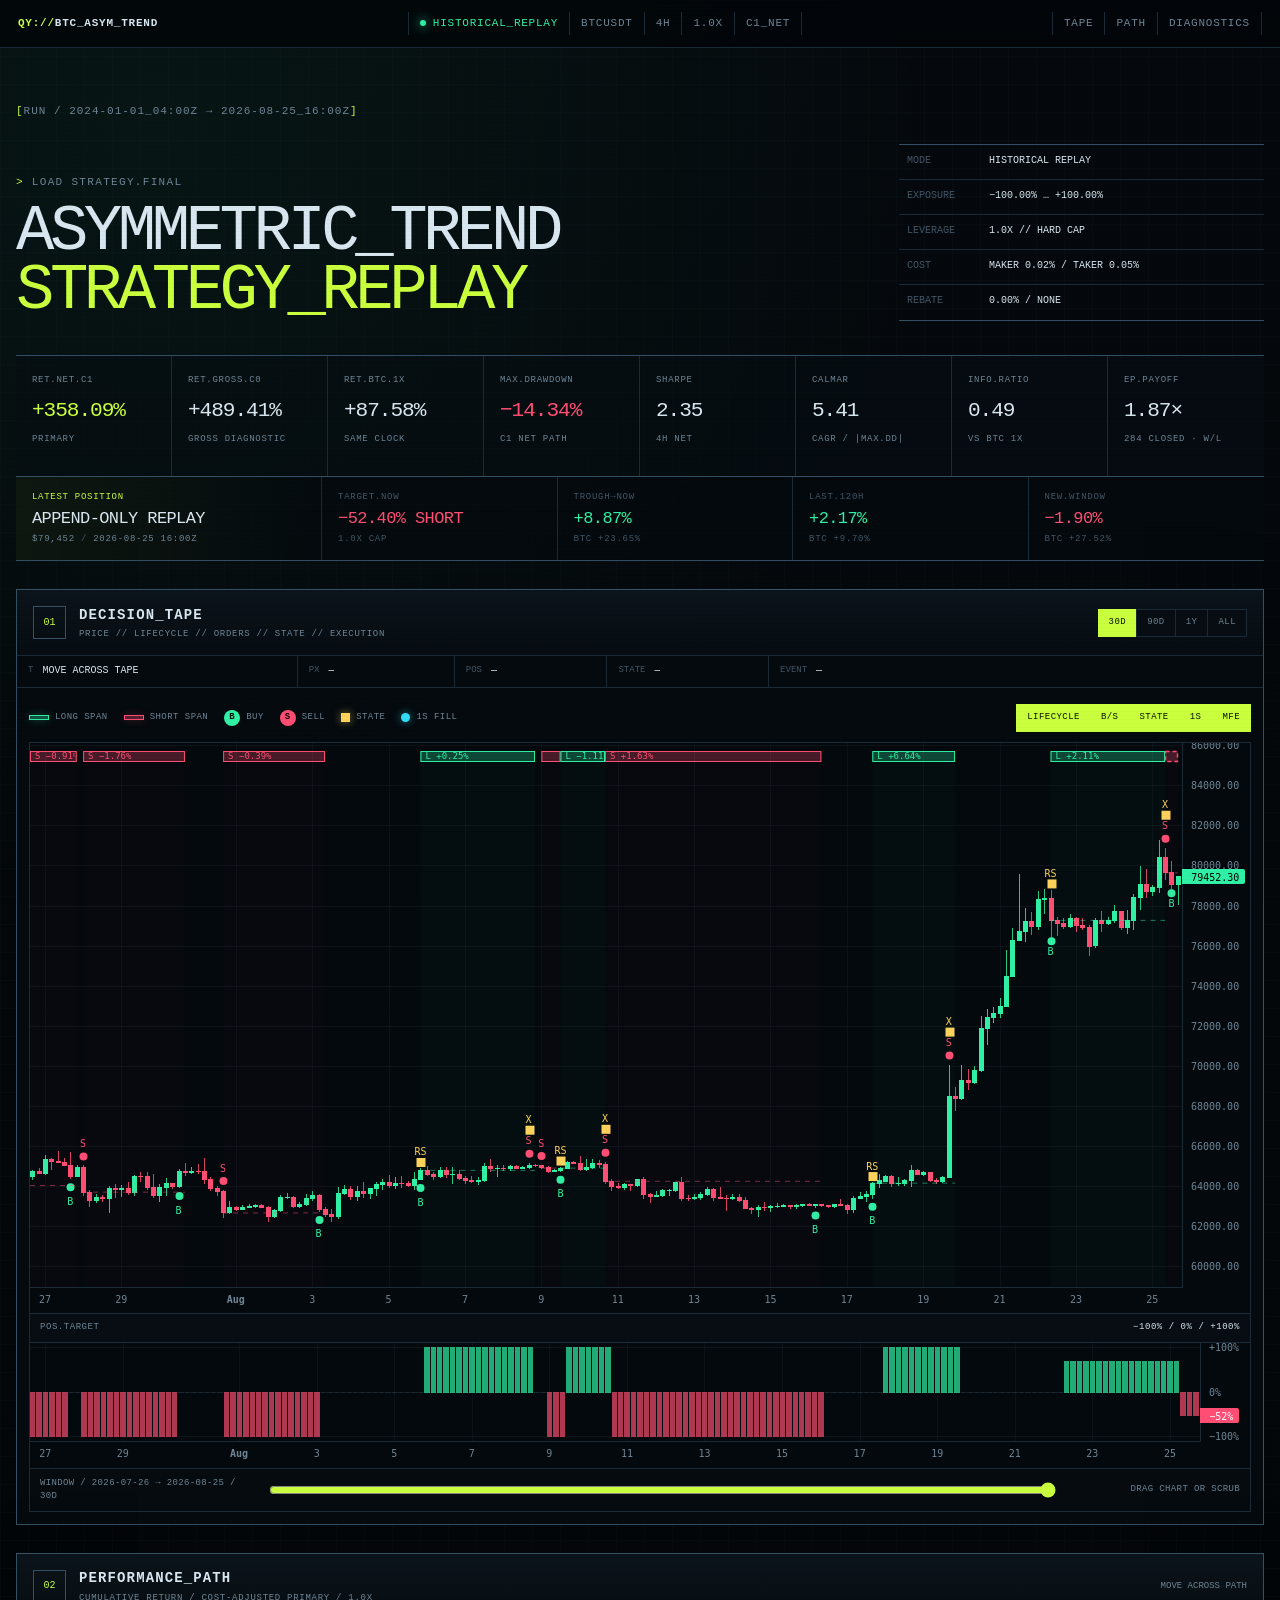
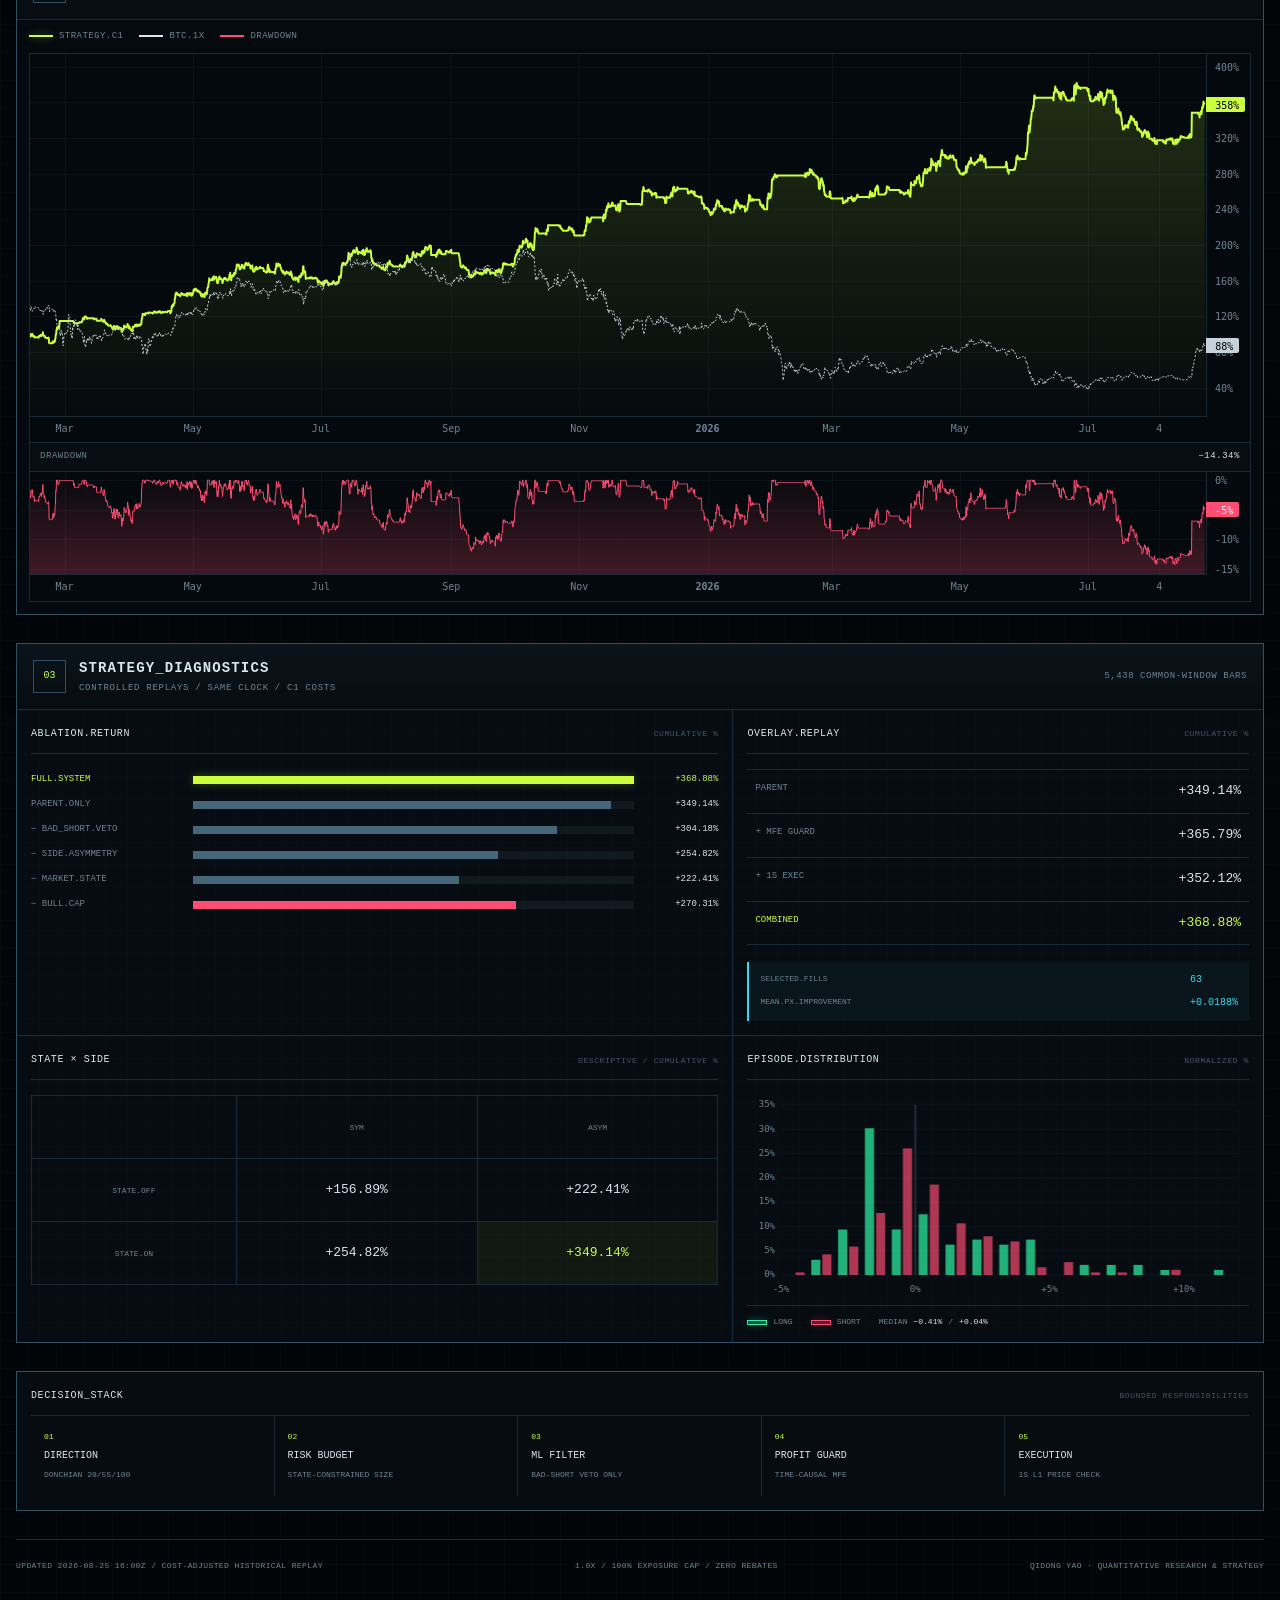
==== commit 93d8afcd: "Split README languages and restore English dashboard" ====
--- a/index.html
+++ b/index.html
@@ -3,30 +3,30 @@
 <head>
   <meta charset="utf-8">
   <meta name="viewport" content="width=device-width, initial-scale=1">
-  <meta name="description" content="Interactive BTC/USDT asymmetric trend strategy replay through 2026-08-25: draggable 4-hour decisions, cost-adjusted performance, lifecycle bands, execution events and a hard 1.0x leverage cap. BTC 非对称趋势策略交互回放。">
+  <meta name="description" content="Interactive BTC/USDT asymmetric trend strategy replay through 2026-08-25: draggable 4-hour decisions, cost-adjusted performance, lifecycle bands, execution events and a hard 1.0x leverage cap.">
   <meta name="theme-color" content="#05090d">
   <meta property="og:type" content="website">
   <meta property="og:title" content="BTC Asymmetric Trend Strategy · Interactive Replay">
-  <meta property="og:description" content="Explore a cost-adjusted BTC strategy through draggable candles, synchronized positions, decision events and controlled diagnostics. 交互查看 BTC 策略的仓位、事件与绩效路径。">
-  <meta property="og:image" content="https://chandleryao720.github.io/btc-asymmetric-trend-research/assets/preview.png?v=20260826e">
+  <meta property="og:description" content="Explore a cost-adjusted BTC strategy through draggable candles, synchronized positions, decision events and controlled diagnostics.">
+  <meta property="og:image" content="https://chandleryao720.github.io/btc-asymmetric-trend-research/assets/preview.png?v=20260826f">
   <meta name="twitter:card" content="summary_large_image">
-  <title>BTC Asymmetric Trend Strategy · 策略回放</title>
-  <link rel="stylesheet" href="assets/styles.css?v=20260826e">
+  <title>BTC Asymmetric Trend Strategy · Interactive Replay</title>
+  <link rel="stylesheet" href="assets/styles.css?v=20260826f">
 </head>
 <body>
   <header class="command-bar">
     <a class="command-brand" href="#top" aria-label="Back to top"><span>QY://</span>BTC_ASYM_TREND</a>
-    <div class="command-state" aria-label="Strategy replay state / 策略回放状态">
+    <div class="command-state" aria-label="Strategy replay state">
       <span class="state-live"><i></i>HISTORICAL_REPLAY</span>
       <span>BTCUSDT</span>
       <span>4H</span>
       <span>1.0X</span>
       <span>C1_NET</span>
     </div>
-    <nav aria-label="Page navigation / 页面导航">
-      <a href="#tape">TAPE<span class="nav-zh" lang="zh-CN"> / 时序</span></a>
-      <a href="#performance">PATH<span class="nav-zh" lang="zh-CN"> / 绩效</span></a>
-      <a href="#diagnostics">DIAGNOSTICS<span class="nav-zh" lang="zh-CN"> / 诊断</span></a>
+    <nav aria-label="Page navigation">
+      <a href="#tape">TAPE</a>
+      <a href="#performance">PATH</a>
+      <a href="#diagnostics">DIAGNOSTICS</a>
     </nav>
   </header>
 
@@ -35,47 +35,47 @@
       <div class="masthead-code" data-run-range>RUN / 2024-01-01_04:00Z → 2026-08-25_16:00Z</div>
       <div class="masthead-grid">
         <div>
-          <p class="prompt-line"><span>&gt;</span> LOAD STRATEGY.FINAL <b lang="zh-CN">/ 载入最终策略</b></p>
-          <h1>ASYMMETRIC_TREND<br><em>STRATEGY_REPLAY</em><small lang="zh-CN">BTC 非对称趋势策略 · 交互回放</small></h1>
+          <p class="prompt-line"><span>&gt;</span> LOAD STRATEGY.FINAL</p>
+          <h1>ASYMMETRIC_TREND<br><em>STRATEGY_REPLAY</em></h1>
         </div>
         <div class="build-note">
-          <span>MODE <b lang="zh-CN">/ 模式</b></span><strong>HISTORICAL REPLAY <b lang="zh-CN">/ 历史回放</b></strong>
-          <span>EXPOSURE <b lang="zh-CN">/ 仓位</b></span><strong>−100.00% … +100.00%</strong>
-          <span>LEVERAGE <b lang="zh-CN">/ 杠杆</b></span><strong>1.0X // HARD CAP <b lang="zh-CN">/ 上限</b></strong>
-          <span>COST <b lang="zh-CN">/ 成本</b></span><strong>MAKER 0.02% / TAKER 0.05%</strong>
-          <span>REBATE <b lang="zh-CN">/ 返佣</b></span><strong>0.00% / NONE <b lang="zh-CN">/ 无</b></strong>
-        </div>
-      </div>
-    </section>
-
-    <section class="metric-strip shell" aria-label="Performance summary / 绩效概览">
-      <article><span>RET.NET.C1</span><strong class="positive" data-metric="netReturn">+358.09%</strong><small>PRIMARY / <b lang="zh-CN">主要绩效</b></small></article>
-      <article><span>RET.GROSS.C0</span><strong data-metric="grossReturn">+489.41%</strong><small>GROSS DIAGNOSTIC / <b lang="zh-CN">毛收益诊断</b></small></article>
-      <article><span>RET.BTC.1X</span><strong data-metric="benchmarkReturn">+87.58%</strong><small>SAME CLOCK / <b lang="zh-CN">同时钟</b></small></article>
-      <article><span>MAX.DRAWDOWN</span><strong class="negative" data-metric="maxDrawdown">−14.34%</strong><small>C1 NET PATH / <b lang="zh-CN">净值路径</b></small></article>
-      <article><span>SHARPE</span><strong data-metric="sharpe">2.35</strong><small>4H NET / <b lang="zh-CN">四小时净收益</b></small></article>
-      <article><span>CALMAR</span><strong data-metric="calmar">5.41</strong><small>CAGR / |MAX.DD| / <b lang="zh-CN">卡玛</b></small></article>
-      <article><span>INFO.RATIO</span><strong data-metric="informationRatio">0.49</strong><small>VS BTC 1X / <b lang="zh-CN">相对基准</b></small></article>
-      <article><span>EP.PAYOFF</span><strong data-metric="episodePayoff">1.87×</strong><small data-metric="episodePayoffMeta">284 CLOSED / 已结束 · W/L</small></article>
-    </section>
-
-    <section class="replay-strip shell" aria-label="Latest append-only replay / 最新追加式回放">
+          <span>MODE</span><strong>HISTORICAL REPLAY</strong>
+          <span>EXPOSURE</span><strong>−100.00% … +100.00%</strong>
+          <span>LEVERAGE</span><strong>1.0X // HARD CAP</strong>
+          <span>COST</span><strong>MAKER 0.02% / TAKER 0.05%</strong>
+          <span>REBATE</span><strong>0.00% / NONE</strong>
+        </div>
+      </div>
+    </section>
+
+    <section class="metric-strip shell" aria-label="Performance summary">
+      <article><span>RET.NET.C1</span><strong class="positive" data-metric="netReturn">+358.09%</strong><small>PRIMARY</small></article>
+      <article><span>RET.GROSS.C0</span><strong data-metric="grossReturn">+489.41%</strong><small>GROSS DIAGNOSTIC</small></article>
+      <article><span>RET.BTC.1X</span><strong data-metric="benchmarkReturn">+87.58%</strong><small>SAME CLOCK</small></article>
+      <article><span>MAX.DRAWDOWN</span><strong class="negative" data-metric="maxDrawdown">−14.34%</strong><small>C1 NET PATH</small></article>
+      <article><span>SHARPE</span><strong data-metric="sharpe">2.35</strong><small>4H NET</small></article>
+      <article><span>CALMAR</span><strong data-metric="calmar">5.41</strong><small>CAGR / |MAX.DD|</small></article>
+      <article><span>INFO.RATIO</span><strong data-metric="informationRatio">0.49</strong><small>VS BTC 1X</small></article>
+      <article><span>EP.PAYOFF</span><strong data-metric="episodePayoff">1.87×</strong><small data-metric="episodePayoffMeta">284 CLOSED · W/L</small></article>
+    </section>
+
+    <section class="replay-strip shell" aria-label="Latest append-only replay">
       <header>
-        <span>LATEST POSITION / <b lang="zh-CN">最新仓位</b></span>
-        <strong>APPEND-ONLY REPLAY / <b lang="zh-CN">追加式回放</b></strong>
+        <span>LATEST POSITION</span>
+        <strong>APPEND-ONLY REPLAY</strong>
         <small><b data-replay="latestPrice">$79,452</b> / <b data-replay="latestTime">2026-08-25 16:00Z</b></small>
       </header>
-      <article><span>TARGET.NOW / <b lang="zh-CN">当前目标</b></span><strong class="negative" data-replay="latestTarget">−52.40% SHORT / 空头</strong><small>1.0X CAP / <b lang="zh-CN">杠杆上限</b></small></article>
-      <article><span>TROUGH→NOW / <b lang="zh-CN">谷底至今</b></span><strong class="positive" data-replay="troughCapture">+8.87%</strong><small data-replay="troughBenchmark">BTC +23.65%</small></article>
-      <article><span>LAST.120H / <b lang="zh-CN">近120小时</b></span><strong class="positive" data-replay="last120h">+2.17%</strong><small data-replay="last120hBenchmark">BTC +9.70%</small></article>
-      <article><span>NEW.WINDOW / <b lang="zh-CN">新增窗口</b></span><strong class="negative" data-replay="postCutoff">−1.90%</strong><small data-replay="postCutoffBenchmark">BTC +27.52%</small></article>
+      <article><span>TARGET.NOW</span><strong class="negative" data-replay="latestTarget">−52.40% SHORT</strong><small>1.0X CAP</small></article>
+      <article><span>TROUGH→NOW</span><strong class="positive" data-replay="troughCapture">+8.87%</strong><small data-replay="troughBenchmark">BTC +23.65%</small></article>
+      <article><span>LAST.120H</span><strong class="positive" data-replay="last120h">+2.17%</strong><small data-replay="last120hBenchmark">BTC +9.70%</small></article>
+      <article><span>NEW.WINDOW</span><strong class="negative" data-replay="postCutoff">−1.90%</strong><small data-replay="postCutoffBenchmark">BTC +27.52%</small></article>
     </section>
 
     <section class="console shell" id="tape">
       <header class="console-head">
         <div class="console-title">
           <span class="console-index">01</span>
-          <div><h2>DECISION_TAPE <b lang="zh-CN">/ 决策时序</b></h2><p>PRICE // LIFECYCLE // ORDERS // STATE // EXECUTION <b lang="zh-CN">/ 价格 // 仓位周期 // 买卖 // 状态 // 执行</b></p></div>
+          <div><h2>DECISION_TAPE</h2><p>PRICE // LIFECYCLE // ORDERS // STATE // EXECUTION</p></div>
         </div>
         <div class="window-controls" role="group" aria-label="Visible history">
           <button type="button" data-window="30" class="active" aria-pressed="true">30D</button>
@@ -86,7 +86,7 @@
       </header>
 
       <div class="tape-readout" id="decisionReadout" aria-live="polite">
-        <span><i>T</i><b id="readoutTime">MOVE ACROSS TAPE / 移动光标读取</b></span>
+        <span><i>T</i><b id="readoutTime">MOVE ACROSS TAPE</b></span>
         <span><i>PX</i><b id="readoutClose">—</b></span>
         <span><i>POS</i><b id="readoutPosition">—</b></span>
         <span><i>STATE</i><b id="readoutState">—</b></span>
@@ -96,12 +96,12 @@
       <div class="chart-console">
         <div class="event-toolbar">
           <div class="event-legend" aria-label="Event legend">
-            <span><i class="swatch swatch-long"></i>LONG SPAN / <b lang="zh-CN">多头区间</b></span>
-            <span><i class="swatch swatch-short"></i>SHORT SPAN / <b lang="zh-CN">空头区间</b></span>
-            <span><i class="event-dot trade-buy">B</i>BUY / <b lang="zh-CN">买入</b></span>
-            <span><i class="event-dot trade-sell">S</i>SELL / <b lang="zh-CN">卖出</b></span>
-            <span><i class="event-square"></i>STATE / <b lang="zh-CN">状态</b></span>
-            <span><i class="event-cyan"></i>1S / <b lang="zh-CN">秒级成交</b></span>
+            <span><i class="swatch swatch-long"></i>LONG SPAN</span>
+            <span><i class="swatch swatch-short"></i>SHORT SPAN</span>
+            <span><i class="event-dot trade-buy">B</i>BUY</span>
+            <span><i class="event-dot trade-sell">S</i>SELL</span>
+            <span><i class="event-square"></i>STATE</span>
+            <span><i class="event-cyan"></i>1S FILL</span>
           </div>
           <div class="event-toggles" role="group" aria-label="Visible event layers">
             <button type="button" data-layer="lifecycles" class="active" aria-pressed="true">LIFECYCLE</button>
@@ -117,13 +117,13 @@
           <canvas id="lifecycleOverlay" aria-hidden="true"></canvas>
         </div>
 
-        <div class="position-head"><span>POS.TARGET / <b lang="zh-CN">目标仓位</b></span><strong>−100% / 0% / +100%</strong></div>
+        <div class="position-head"><span>POS.TARGET</span><strong>−100% / 0% / +100%</strong></div>
         <div id="positionChart" class="position-chart" aria-label="Signed target position from negative one hundred to positive one hundred percent"></div>
 
         <div class="pan-control">
-          <span id="windowLabel">WINDOW / LAST 30 DAYS / 近30天</span>
+          <span id="windowLabel">WINDOW / LAST 30 DAYS</span>
           <input id="tapePan" type="range" min="0" max="1000" step="1" value="1000" aria-label="Move the visible time window through history">
-          <span>DRAG CHART OR SCRUB / <b lang="zh-CN">拖动图表或滑块</b></span>
+          <span>DRAG CHART OR SCRUB</span>
         </div>
       </div>
     </section>
@@ -132,18 +132,18 @@
       <header class="console-head">
         <div class="console-title">
           <span class="console-index">02</span>
-          <div><h2>PERFORMANCE_PATH <b lang="zh-CN">/ 绩效路径</b></h2><p>CUMULATIVE RETURN / COST-ADJUSTED PRIMARY / 1.0X <b lang="zh-CN">/ 累计收益 // 含成本主要绩效 // 一倍杠杆</b></p></div>
-        </div>
-        <output id="equityReadout">MOVE ACROSS PATH / 移动光标读取</output>
+          <div><h2>PERFORMANCE_PATH</h2><p>CUMULATIVE RETURN / COST-ADJUSTED PRIMARY / 1.0X</p></div>
+        </div>
+        <output id="equityReadout">MOVE ACROSS PATH</output>
       </header>
       <div class="chart-console path-console">
         <div class="path-legend">
-          <span><i class="line-key strategy-key"></i>STRATEGY.C1 / <b lang="zh-CN">策略</b></span>
-          <span><i class="line-key benchmark-key"></i>BTC.1X / <b lang="zh-CN">基准</b></span>
-          <span><i class="line-key drawdown-key"></i>DRAWDOWN / <b lang="zh-CN">回撤</b></span>
+          <span><i class="line-key strategy-key"></i>STRATEGY.C1</span>
+          <span><i class="line-key benchmark-key"></i>BTC.1X</span>
+          <span><i class="line-key drawdown-key"></i>DRAWDOWN</span>
         </div>
         <div id="equityChart" class="equity-chart" aria-label="Strategy and BTC cumulative return comparison"></div>
-        <div class="position-head"><span>DRAWDOWN / <b lang="zh-CN">回撤</b></span><strong data-metric="maxDrawdown">−14.34%</strong></div>
+        <div class="position-head"><span>DRAWDOWN</span><strong data-metric="maxDrawdown">−14.34%</strong></div>
         <div id="drawdownChart" class="drawdown-chart" aria-label="Strategy drawdown series"></div>
       </div>
     </section>
@@ -152,33 +152,33 @@
       <header class="diagnostics-head">
         <div class="console-title">
           <span class="console-index">03</span>
-          <div><h2>STRATEGY_DIAGNOSTICS <b lang="zh-CN">/ 策略诊断</b></h2><p>CONTROLLED REPLAYS / SAME CLOCK / C1 COSTS <b lang="zh-CN">/ 受控回放 // 同时钟 // C1 成本口径</b></p></div>
-        </div>
-        <span>5,438 COMMON-WINDOW BARS / <b lang="zh-CN">共同窗口 K 线</b></span>
+          <div><h2>STRATEGY_DIAGNOSTICS</h2><p>CONTROLLED REPLAYS / SAME CLOCK / C1 COSTS</p></div>
+        </div>
+        <span>5,438 COMMON-WINDOW BARS</span>
       </header>
 
       <div class="diagnostic-grid">
         <article class="diagnostic-pane ablation-pane">
-          <header><span>ABLATION.RETURN / <b lang="zh-CN">消融收益</b></span><small>CUMULATIVE % / <b lang="zh-CN">累计百分比</b></small></header>
+          <header><span>ABLATION.RETURN</span><small>CUMULATIVE %</small></header>
           <div id="ablationChart" class="ablation-chart" aria-label="Ablation cumulative-return comparison"></div>
         </article>
 
         <article class="diagnostic-pane replay-pane">
-          <header><span>OVERLAY.REPLAY / <b lang="zh-CN">叠加回放</b></span><small>CUMULATIVE % / <b lang="zh-CN">累计百分比</b></small></header>
+          <header><span>OVERLAY.REPLAY</span><small>CUMULATIVE %</small></header>
           <dl>
-            <div><dt>PARENT / <b lang="zh-CN">母策略</b></dt><dd data-module="parentReturn">+349.14%</dd></div>
-            <div><dt>+ MFE GUARD / <b lang="zh-CN">利润保护</b></dt><dd data-module="mfeOnly">+365.79%</dd></div>
-            <div><dt>+ 1S EXEC / <b lang="zh-CN">秒级执行</b></dt><dd data-module="hftOnly">+352.12%</dd></div>
-            <div class="best"><dt>COMBINED / <b lang="zh-CN">组合</b></dt><dd data-module="comboReturn">+368.88%</dd></div>
+            <div><dt>PARENT</dt><dd data-module="parentReturn">+349.14%</dd></div>
+            <div><dt>+ MFE GUARD</dt><dd data-module="mfeOnly">+365.79%</dd></div>
+            <div><dt>+ 1S EXEC</dt><dd data-module="hftOnly">+352.12%</dd></div>
+            <div class="best"><dt>COMBINED</dt><dd data-module="comboReturn">+368.88%</dd></div>
           </dl>
           <div class="execution-trace">
-            <span>SELECTED.FILLS / <b lang="zh-CN">选中成交</b></span><strong data-execution="overrides">63</strong>
-            <span>MEAN.PX.IMPROVEMENT / <b lang="zh-CN">平均价格改善</b></span><strong data-module="hftImprove">+0.0188%</strong>
+            <span>SELECTED.FILLS</span><strong data-execution="overrides">63</strong>
+            <span>MEAN.PX.IMPROVEMENT</span><strong data-module="hftImprove">+0.0188%</strong>
           </div>
         </article>
 
         <article class="diagnostic-pane matrix-pane">
-          <header><span>STATE × SIDE / <b lang="zh-CN">状态 × 方向</b></span><small>DESCRIPTIVE / CUMULATIVE % / <b lang="zh-CN">描述性累计收益</b></small></header>
+          <header><span>STATE × SIDE</span><small>DESCRIPTIVE / CUMULATIVE %</small></header>
           <div class="matrix" aria-label="State and side asymmetry comparison">
             <span></span><b>SYM</b><b>ASYM</b>
             <b>STATE.OFF</b><i data-ablation="state0Asym0">+156.90%</i><i data-ablation="state0Asym1">+222.41%</i>
@@ -187,33 +187,33 @@
         </article>
 
         <article class="diagnostic-pane distribution-pane">
-          <header><span>EPISODE.DISTRIBUTION / <b lang="zh-CN">交易周期分布</b></span><small>NORMALIZED % / <b lang="zh-CN">标准化百分比</b></small></header>
+          <header><span>EPISODE.DISTRIBUTION</span><small>NORMALIZED %</small></header>
           <canvas id="episodeDistribution" aria-label="Normalized long and short episode return distributions"></canvas>
-          <div class="distribution-foot"><span><i class="swatch swatch-long"></i>LONG / <b lang="zh-CN">多头</b></span><span><i class="swatch swatch-short"></i>SHORT / <b lang="zh-CN">空头</b></span><span>MEDIAN / <b lang="zh-CN">中位数</b> <b data-metric="longMedian">−0.51%</b> / <b data-metric="shortMedian">+0.07%</b></span></div>
-        </article>
-      </div>
-    </section>
-
-    <section class="stack shell" id="stack" aria-label="Decision stack / 策略决策链">
-      <header><span>DECISION_STACK / <b lang="zh-CN">策略决策链</b></span><small>BOUNDED RESPONSIBILITIES / <b lang="zh-CN">职责边界</b></small></header>
+          <div class="distribution-foot"><span><i class="swatch swatch-long"></i>LONG</span><span><i class="swatch swatch-short"></i>SHORT</span><span>MEDIAN <b data-metric="longMedian">−0.51%</b> / <b data-metric="shortMedian">+0.07%</b></span></div>
+        </article>
+      </div>
+    </section>
+
+    <section class="stack shell" id="stack" aria-label="Decision stack">
+      <header><span>DECISION_STACK</span><small>BOUNDED RESPONSIBILITIES</small></header>
       <div>
-        <span><i>01</i><b>DIRECTION / <strong lang="zh-CN">方向</strong></b><em>DONCHIAN 20/55/100 / <strong lang="zh-CN">唐奇安投票</strong></em></span>
-        <span><i>02</i><b>RISK BUDGET / <strong lang="zh-CN">风险预算</strong></b><em>STATE-CONSTRAINED SIZE / <strong lang="zh-CN">状态约束仓位</strong></em></span>
-        <span><i>03</i><b>ML FILTER / <strong lang="zh-CN">机器学习过滤</strong></b><em>BAD-SHORT VETO ONLY / <strong lang="zh-CN">仅否决坏空头</strong></em></span>
-        <span><i>04</i><b>PROFIT GUARD / <strong lang="zh-CN">利润保护</strong></b><em>TIME-CAUSAL MFE / <strong lang="zh-CN">当时可见的最大有利波动</strong></em></span>
-        <span><i>05</i><b>EXECUTION / <strong lang="zh-CN">执行</strong></b><em>1S L1 PRICE CHECK / <strong lang="zh-CN">秒级一档价格检查</strong></em></span>
+        <span><i>01</i><b>DIRECTION</b><em>DONCHIAN 20/55/100</em></span>
+        <span><i>02</i><b>RISK BUDGET</b><em>STATE-CONSTRAINED SIZE</em></span>
+        <span><i>03</i><b>ML FILTER</b><em>BAD-SHORT VETO ONLY</em></span>
+        <span><i>04</i><b>PROFIT GUARD</b><em>TIME-CAUSAL MFE</em></span>
+        <span><i>05</i><b>EXECUTION</b><em>1S L1 PRICE CHECK</em></span>
       </div>
     </section>
   </main>
 
   <footer class="footer shell" id="scope">
-    <span data-evidence-updated>UPDATED 2026-08-25 16:00Z / COST-ADJUSTED HISTORICAL REPLAY / 含成本历史回放</span>
-    <span>1.0X / 100% EXPOSURE CAP / ZERO REBATES / <b lang="zh-CN">一倍杠杆 / 仓位上限100% / 零返佣</b></span>
-    <span>QIDONG YAO · QUANTITATIVE RESEARCH &amp; STRATEGY / <b lang="zh-CN">量化研究与策略</b></span>
+    <span data-evidence-updated>UPDATED 2026-08-25 16:00Z / COST-ADJUSTED HISTORICAL REPLAY</span>
+    <span>1.0X / 100% EXPOSURE CAP / ZERO REBATES</span>
+    <span>QIDONG YAO · QUANTITATIVE RESEARCH &amp; STRATEGY</span>
   </footer>
 
   <script src="assets/vendor/lightweight-charts.standalone.production.js"></script>
-  <script src="data/showcase-data.js?v=20260826e"></script>
-  <script src="assets/app.js?v=20260826e"></script>
+  <script src="data/showcase-data.js?v=20260826f"></script>
+  <script src="assets/app.js?v=20260826f"></script>
 </body>
 </html>
--- a/assets/styles.css
+++ b/assets/styles.css
@@ -18,7 +18,6 @@
   --blue: #6e8eff;
   --mono: "SFMono-Regular", "Cascadia Code", "Roboto Mono", Menlo, Monaco, Consolas, monospace;
   --sans: Inter, -apple-system, BlinkMacSystemFont, "Segoe UI", sans-serif;
-  --cjk: "PingFang SC", "Hiragino Sans GB", "Microsoft YaHei", sans-serif;
 }
 
 * {
@@ -59,16 +58,6 @@
   text-decoration: none;
 }
 
-[lang="zh-CN"] {
-  font-family: var(--cjk);
-  letter-spacing: 0;
-}
-
-b[lang="zh-CN"],
-strong[lang="zh-CN"] {
-  font-weight: inherit;
-}
-
 button,
 input {
   font: inherit;
@@ -161,11 +150,6 @@
   background: rgba(201, 255, 61, 0.04);
 }
 
-.nav-zh {
-  color: var(--dim);
-  font-size: 9px;
-}
-
 .masthead {
   padding: 56px 0 34px;
 }
@@ -203,11 +187,6 @@
 
 .prompt-line span {
   color: var(--acid);
-}
-
-.prompt-line b {
-  color: var(--dim);
-  font-weight: 400;
 }
 
 h1,
@@ -230,19 +209,9 @@
   font-style: normal;
 }
 
-h1 small {
-  display: block;
-  margin-top: 17px;
-  color: var(--muted);
-  font-size: clamp(12px, 1.25vw, 18px);
-  font-weight: 400;
-  letter-spacing: 0.08em;
-  line-height: 1.35;
-}
-
 .build-note {
   display: grid;
-  grid-template-columns: 116px 1fr;
+  grid-template-columns: 82px 1fr;
   align-items: center;
   border-top: 1px solid var(--line-hot);
   border-bottom: 1px solid var(--line-hot);
@@ -265,15 +234,6 @@
   color: var(--dim);
 }
 
-.build-note span b,
-.build-note strong b {
-  font-weight: 400;
-}
-
-.build-note strong b {
-  color: var(--muted);
-}
-
 .build-note strong {
   overflow: hidden;
   color: var(--text);
@@ -311,19 +271,6 @@
 .metric-strip small {
   min-height: 27px;
   line-height: 1.45;
-}
-
-.metric-strip small b,
-.replay-strip b,
-.event-legend b,
-.path-legend b,
-.position-head b,
-.diagnostics-head b,
-.diagnostic-pane header b,
-.distribution-foot b[lang="zh-CN"],
-.stack header b,
-.footer b {
-  font-weight: 400;
 }
 
 .metric-strip strong {
@@ -451,12 +398,6 @@
   font-size: 14px;
   font-weight: 600;
   letter-spacing: 0.08em;
-}
-
-.console-title h2 b,
-.console-title p b {
-  color: var(--muted);
-  font-weight: 400;
 }
 
 .console-title p {
@@ -1003,12 +944,6 @@
   white-space: nowrap;
 }
 
-.stack b strong,
-.stack em strong {
-  color: var(--muted);
-  font-weight: 400;
-}
-
 .stack i {
   color: var(--acid);
   font-size: 8px;
@@ -1045,10 +980,6 @@
 }
 
 @media (max-width: 1080px) {
-  .nav-zh {
-    display: none;
-  }
-
   .command-state span:nth-child(4),
   .command-state span:nth-child(5) {
     display: none;
@@ -1295,7 +1226,7 @@
   }
 
   .build-note {
-    grid-template-columns: 110px 1fr;
+    grid-template-columns: 82px 1fr;
   }
 
   .metric-strip article {
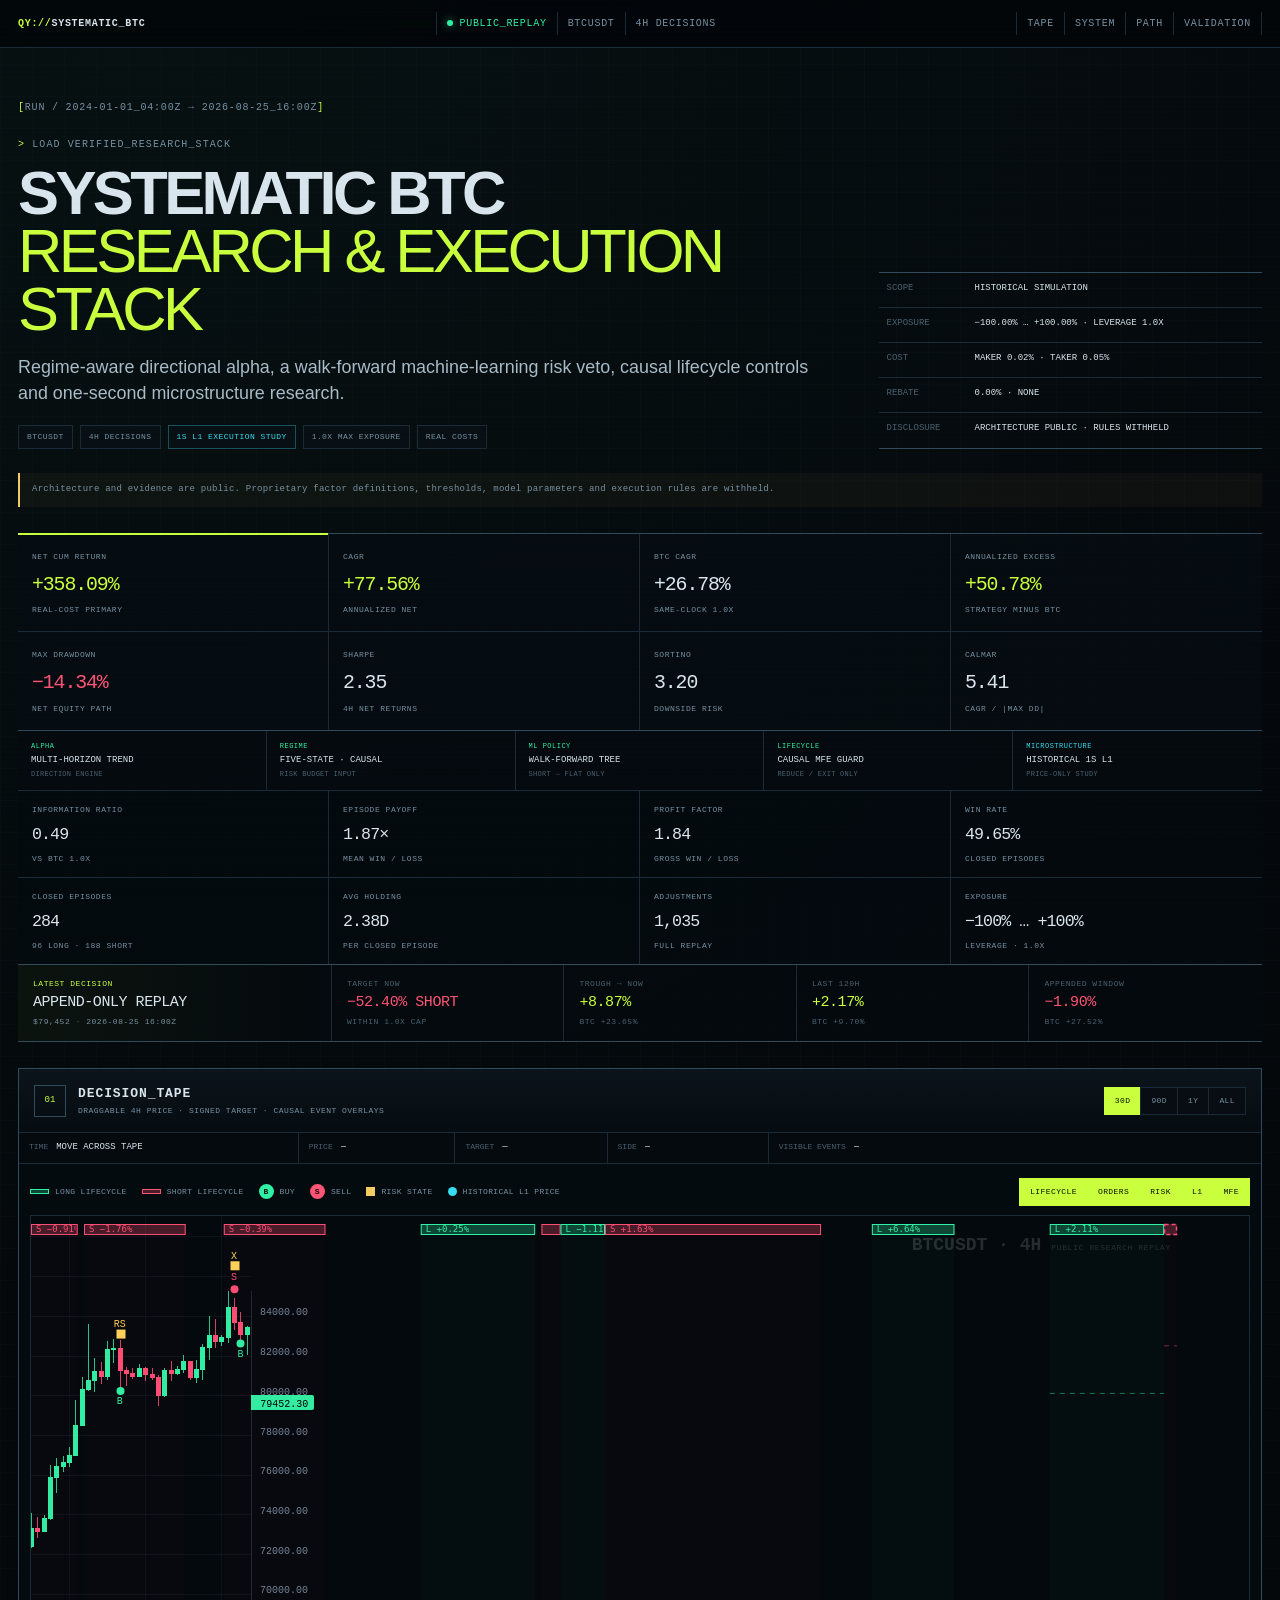
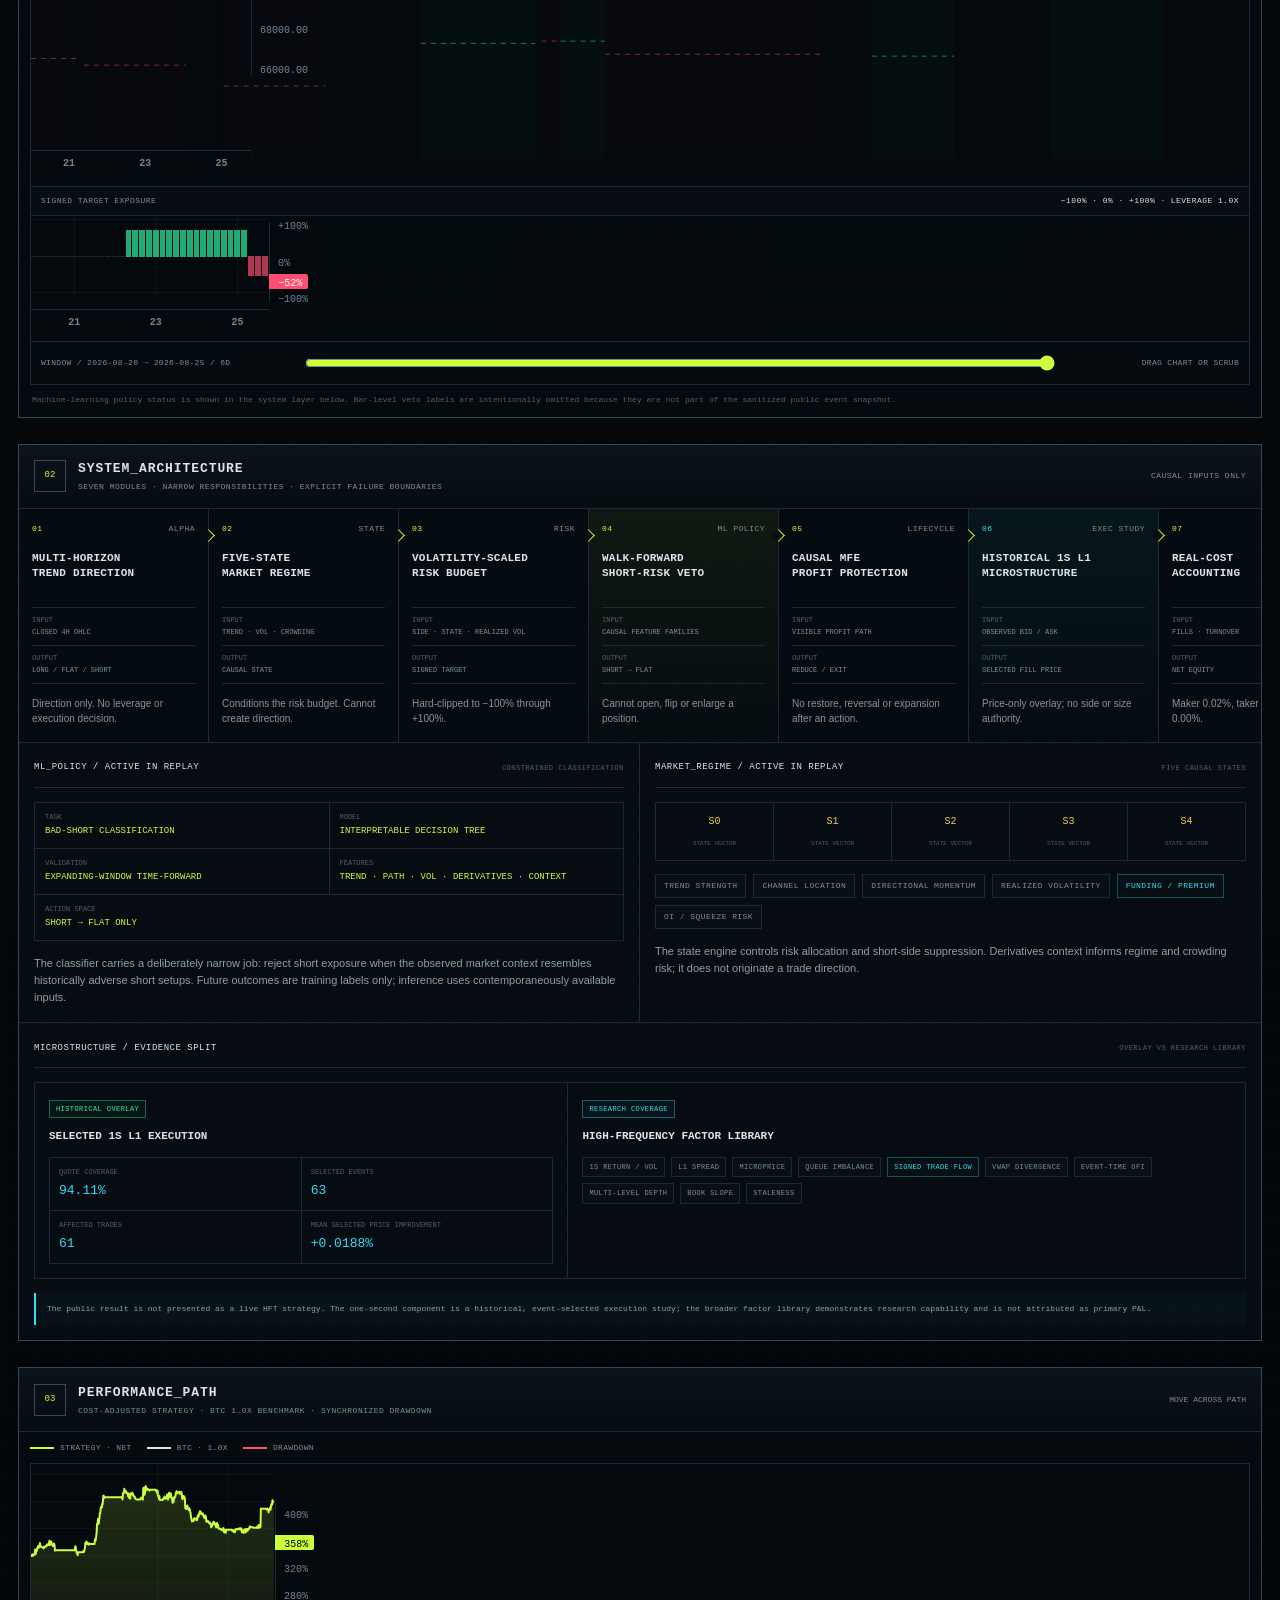
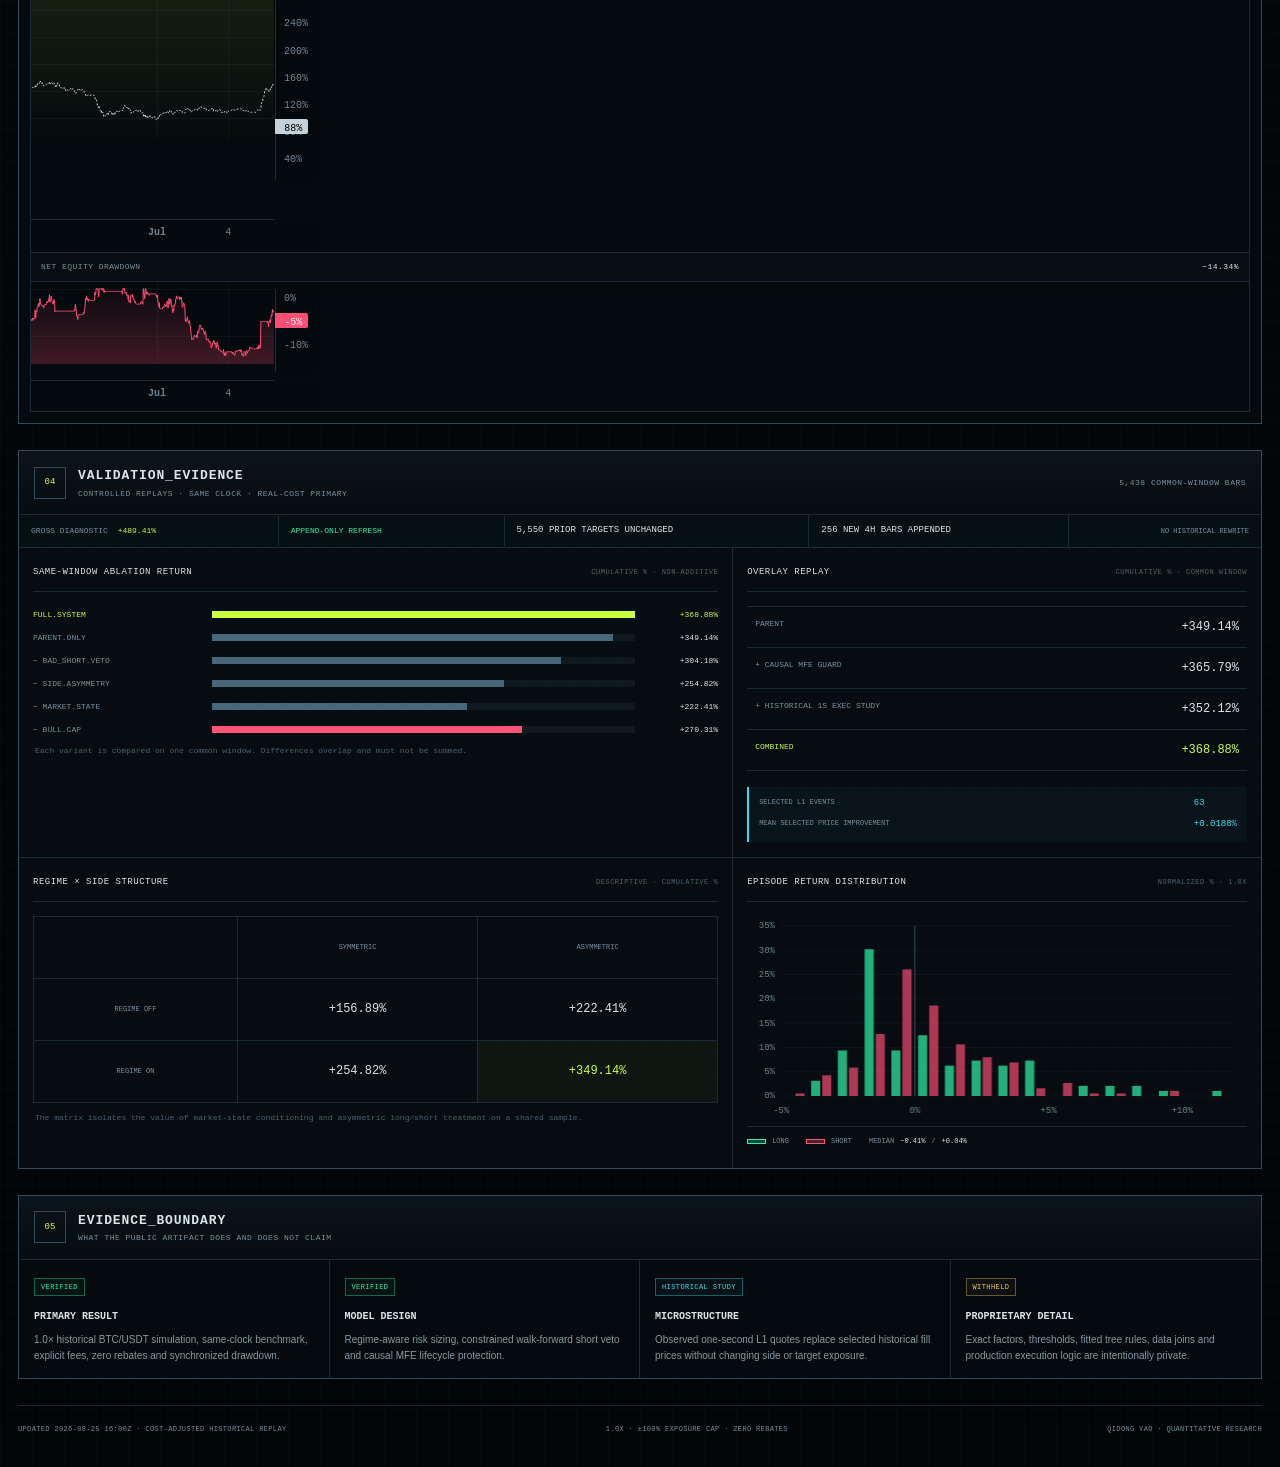
==== commit a14a0304: "Reframe showcase as systematic BTC research stack" ====
--- a/index.html
+++ b/index.html
@@ -3,30 +3,31 @@
 <head>
   <meta charset="utf-8">
   <meta name="viewport" content="width=device-width, initial-scale=1">
-  <meta name="description" content="Interactive BTC/USDT asymmetric trend strategy replay through 2026-08-25: draggable 4-hour decisions, cost-adjusted performance, lifecycle bands, execution events and a hard 1.0x leverage cap.">
+  <meta name="description" content="Systematic BTC research and execution stack: regime-aware directional alpha, walk-forward machine-learning risk controls, causal profit protection and a historical one-second L1 execution study.">
   <meta name="theme-color" content="#05090d">
   <meta property="og:type" content="website">
-  <meta property="og:title" content="BTC Asymmetric Trend Strategy · Interactive Replay">
-  <meta property="og:description" content="Explore a cost-adjusted BTC strategy through draggable candles, synchronized positions, decision events and controlled diagnostics.">
-  <meta property="og:image" content="https://chandleryao720.github.io/btc-asymmetric-trend-research/assets/preview.png?v=20260826f">
+  <meta property="og:title" content="Systematic BTC Research & Execution Stack">
+  <meta property="og:description" content="Interactive 1.0x BTC strategy replay with draggable decisions, full risk metrics, model architecture and controlled validation evidence.">
+  <meta property="og:image" content="https://chandleryao720.github.io/btc-asymmetric-trend-research/assets/preview.png?v=20260826g">
   <meta name="twitter:card" content="summary_large_image">
-  <title>BTC Asymmetric Trend Strategy · Interactive Replay</title>
-  <link rel="stylesheet" href="assets/styles.css?v=20260826f">
+  <title>Systematic BTC Research &amp; Execution Stack</title>
+  <link rel="stylesheet" href="assets/styles.css?v=20260826g">
 </head>
 <body>
   <header class="command-bar">
-    <a class="command-brand" href="#top" aria-label="Back to top"><span>QY://</span>BTC_ASYM_TREND</a>
-    <div class="command-state" aria-label="Strategy replay state">
-      <span class="state-live"><i></i>HISTORICAL_REPLAY</span>
+    <a class="command-brand" href="#top" aria-label="Back to top"><span>QY://</span>SYSTEMATIC_BTC</a>
+    <div class="command-state" aria-label="Research replay state">
+      <span class="state-live"><i></i>PUBLIC_REPLAY</span>
       <span>BTCUSDT</span>
-      <span>4H</span>
-      <span>1.0X</span>
-      <span>C1_NET</span>
+      <span>4H DECISIONS</span>
+      <span>1S L1 STUDY</span>
+      <span>1.0X MAX</span>
     </div>
     <nav aria-label="Page navigation">
       <a href="#tape">TAPE</a>
+      <a href="#system">SYSTEM</a>
       <a href="#performance">PATH</a>
-      <a href="#diagnostics">DIAGNOSTICS</a>
+      <a href="#validation">VALIDATION</a>
     </nav>
   </header>
 
@@ -34,48 +35,76 @@
     <section class="masthead shell">
       <div class="masthead-code" data-run-range>RUN / 2024-01-01_04:00Z → 2026-08-25_16:00Z</div>
       <div class="masthead-grid">
-        <div>
-          <p class="prompt-line"><span>&gt;</span> LOAD STRATEGY.FINAL</p>
-          <h1>ASYMMETRIC_TREND<br><em>STRATEGY_REPLAY</em></h1>
-        </div>
-        <div class="build-note">
-          <span>MODE</span><strong>HISTORICAL REPLAY</strong>
-          <span>EXPOSURE</span><strong>−100.00% … +100.00%</strong>
-          <span>LEVERAGE</span><strong>1.0X // HARD CAP</strong>
-          <span>COST</span><strong>MAKER 0.02% / TAKER 0.05%</strong>
-          <span>REBATE</span><strong>0.00% / NONE</strong>
-        </div>
-      </div>
-    </section>
-
-    <section class="metric-strip shell" aria-label="Performance summary">
-      <article><span>RET.NET.C1</span><strong class="positive" data-metric="netReturn">+358.09%</strong><small>PRIMARY</small></article>
-      <article><span>RET.GROSS.C0</span><strong data-metric="grossReturn">+489.41%</strong><small>GROSS DIAGNOSTIC</small></article>
-      <article><span>RET.BTC.1X</span><strong data-metric="benchmarkReturn">+87.58%</strong><small>SAME CLOCK</small></article>
-      <article><span>MAX.DRAWDOWN</span><strong class="negative" data-metric="maxDrawdown">−14.34%</strong><small>C1 NET PATH</small></article>
-      <article><span>SHARPE</span><strong data-metric="sharpe">2.35</strong><small>4H NET</small></article>
-      <article><span>CALMAR</span><strong data-metric="calmar">5.41</strong><small>CAGR / |MAX.DD|</small></article>
-      <article><span>INFO.RATIO</span><strong data-metric="informationRatio">0.49</strong><small>VS BTC 1X</small></article>
-      <article><span>EP.PAYOFF</span><strong data-metric="episodePayoff">1.87×</strong><small data-metric="episodePayoffMeta">284 CLOSED · W/L</small></article>
+        <div class="hero-copy">
+          <p class="prompt-line"><span>&gt;</span> LOAD VERIFIED_RESEARCH_STACK</p>
+          <h1>SYSTEMATIC BTC<br><em>RESEARCH &amp; EXECUTION STACK</em></h1>
+          <p class="hero-summary">Regime-aware directional alpha, a walk-forward machine-learning risk veto, causal lifecycle controls and one-second microstructure research.</p>
+          <div class="hero-tags" aria-label="Research scope">
+            <span>BTCUSDT</span>
+            <span>4H DECISIONS</span>
+            <span>1S L1 EXECUTION STUDY</span>
+            <span>1.0X MAX EXPOSURE</span>
+            <span>REAL COSTS</span>
+          </div>
+        </div>
+        <aside class="build-note" aria-label="Public replay contract">
+          <span>SCOPE</span><strong>HISTORICAL SIMULATION</strong>
+          <span>EXPOSURE</span><strong>−100.00% … +100.00% · LEVERAGE 1.0X</strong>
+          <span>COST</span><strong>MAKER 0.02% · TAKER 0.05%</strong>
+          <span>REBATE</span><strong>0.00% · NONE</strong>
+          <span>DISCLOSURE</span><strong>ARCHITECTURE PUBLIC · RULES WITHHELD</strong>
+        </aside>
+      </div>
+      <p class="evidence-boundary">Architecture and evidence are public. Proprietary factor definitions, thresholds, model parameters and execution rules are withheld.</p>
+    </section>
+
+    <section class="metric-strip metric-strip-primary shell" aria-label="Primary performance summary">
+      <article class="metric-primary"><span>NET CUM RETURN</span><strong class="positive" data-metric="netReturn">+358.09%</strong><small>REAL-COST PRIMARY</small></article>
+      <article><span>CAGR</span><strong class="positive" data-metric="annualizedReturn">+77.56%</strong><small>ANNUALIZED NET</small></article>
+      <article><span>BTC CAGR</span><strong data-metric="benchmarkAnnualizedReturn">+26.78%</strong><small>SAME-CLOCK 1.0X</small></article>
+      <article><span>ANNUALIZED EXCESS</span><strong class="positive" data-metric="annualizedExcessReturn">+50.78%</strong><small>STRATEGY MINUS BTC</small></article>
+      <article><span>MAX DRAWDOWN</span><strong class="negative" data-metric="maxDrawdown">−14.34%</strong><small>NET EQUITY PATH</small></article>
+      <article><span>SHARPE</span><strong data-metric="sharpe">2.35</strong><small>4H NET RETURNS</small></article>
+      <article><span>SORTINO</span><strong data-metric="sortino">3.20</strong><small>DOWNSIDE RISK</small></article>
+      <article><span>CALMAR</span><strong data-metric="calmar">5.41</strong><small>CAGR / |MAX DD|</small></article>
+    </section>
+
+    <section class="system-status shell" aria-label="Model layer status">
+      <article><span>ALPHA</span><strong>MULTI-HORIZON TREND</strong><small>DIRECTION ENGINE</small></article>
+      <article><span>REGIME</span><strong>FIVE-STATE · CAUSAL</strong><small>RISK BUDGET INPUT</small></article>
+      <article><span>ML POLICY</span><strong>WALK-FORWARD TREE</strong><small>SHORT → FLAT ONLY</small></article>
+      <article><span>LIFECYCLE</span><strong>CAUSAL MFE GUARD</strong><small>REDUCE / EXIT ONLY</small></article>
+      <article><span>MICROSTRUCTURE</span><strong>HISTORICAL 1S L1</strong><small>PRICE-ONLY STUDY</small></article>
+    </section>
+
+    <section class="metric-strip metric-strip-secondary shell" aria-label="Trading statistics">
+      <article><span>INFORMATION RATIO</span><strong data-metric="informationRatio">0.49</strong><small>VS BTC 1.0X</small></article>
+      <article><span>EPISODE PAYOFF</span><strong data-metric="episodePayoff">1.87×</strong><small>MEAN WIN / LOSS</small></article>
+      <article><span>PROFIT FACTOR</span><strong data-metric="profitFactor">1.84</strong><small>GROSS WIN / LOSS</small></article>
+      <article><span>WIN RATE</span><strong data-metric="winRate">49.65%</strong><small>CLOSED EPISODES</small></article>
+      <article><span>CLOSED EPISODES</span><strong data-metric="episodeCount">284</strong><small>96 LONG · 188 SHORT</small></article>
+      <article><span>AVG HOLDING</span><strong data-metric="avgHolding">2.38D</strong><small>PER CLOSED EPISODE</small></article>
+      <article><span>ADJUSTMENTS</span><strong data-metric="adjustments">1,035</strong><small>FULL REPLAY</small></article>
+      <article><span>EXPOSURE</span><strong>−100% … +100%</strong><small>LEVERAGE · 1.0X</small></article>
     </section>
 
     <section class="replay-strip shell" aria-label="Latest append-only replay">
       <header>
-        <span>LATEST POSITION</span>
+        <span>LATEST DECISION</span>
         <strong>APPEND-ONLY REPLAY</strong>
-        <small><b data-replay="latestPrice">$79,452</b> / <b data-replay="latestTime">2026-08-25 16:00Z</b></small>
-      </header>
-      <article><span>TARGET.NOW</span><strong class="negative" data-replay="latestTarget">−52.40% SHORT</strong><small>1.0X CAP</small></article>
-      <article><span>TROUGH→NOW</span><strong class="positive" data-replay="troughCapture">+8.87%</strong><small data-replay="troughBenchmark">BTC +23.65%</small></article>
-      <article><span>LAST.120H</span><strong class="positive" data-replay="last120h">+2.17%</strong><small data-replay="last120hBenchmark">BTC +9.70%</small></article>
-      <article><span>NEW.WINDOW</span><strong class="negative" data-replay="postCutoff">−1.90%</strong><small data-replay="postCutoffBenchmark">BTC +27.52%</small></article>
+        <small><b data-replay="latestPrice">$79,452</b> · <b data-replay="latestTime">2026-08-25 16:00Z</b></small>
+      </header>
+      <article><span>TARGET NOW</span><strong class="negative" data-replay="latestTarget">−52.40% SHORT</strong><small>WITHIN 1.0X CAP</small></article>
+      <article><span>TROUGH → NOW</span><strong class="positive" data-replay="troughCapture">+8.87%</strong><small data-replay="troughBenchmark">BTC +23.65%</small></article>
+      <article><span>LAST 120H</span><strong class="positive" data-replay="last120h">+2.17%</strong><small data-replay="last120hBenchmark">BTC +9.70%</small></article>
+      <article><span>APPENDED WINDOW</span><strong class="negative" data-replay="postCutoff">−1.90%</strong><small data-replay="postCutoffBenchmark">BTC +27.52%</small></article>
     </section>
 
     <section class="console shell" id="tape">
       <header class="console-head">
         <div class="console-title">
           <span class="console-index">01</span>
-          <div><h2>DECISION_TAPE</h2><p>PRICE // LIFECYCLE // ORDERS // STATE // EXECUTION</p></div>
+          <div><h2>DECISION_TAPE</h2><p>DRAGGABLE 4H PRICE · SIGNED TARGET · CAUSAL EVENT OVERLAYS</p></div>
         </div>
         <div class="window-controls" role="group" aria-label="Visible history">
           <button type="button" data-window="30" class="active" aria-pressed="true">30D</button>
@@ -86,38 +115,39 @@
       </header>
 
       <div class="tape-readout" id="decisionReadout" aria-live="polite">
-        <span><i>T</i><b id="readoutTime">MOVE ACROSS TAPE</b></span>
-        <span><i>PX</i><b id="readoutClose">—</b></span>
-        <span><i>POS</i><b id="readoutPosition">—</b></span>
-        <span><i>STATE</i><b id="readoutState">—</b></span>
-        <span class="event-readout"><i>EVENT</i><b id="readoutEvents">—</b></span>
+        <span><i>TIME</i><b id="readoutTime">MOVE ACROSS TAPE</b></span>
+        <span><i>PRICE</i><b id="readoutClose">—</b></span>
+        <span><i>TARGET</i><b id="readoutPosition">—</b></span>
+        <span><i>SIDE</i><b id="readoutState">—</b></span>
+        <span class="event-readout"><i>VISIBLE EVENTS</i><b id="readoutEvents">—</b></span>
       </div>
 
       <div class="chart-console">
         <div class="event-toolbar">
           <div class="event-legend" aria-label="Event legend">
-            <span><i class="swatch swatch-long"></i>LONG SPAN</span>
-            <span><i class="swatch swatch-short"></i>SHORT SPAN</span>
+            <span><i class="swatch swatch-long"></i>LONG LIFECYCLE</span>
+            <span><i class="swatch swatch-short"></i>SHORT LIFECYCLE</span>
             <span><i class="event-dot trade-buy">B</i>BUY</span>
             <span><i class="event-dot trade-sell">S</i>SELL</span>
-            <span><i class="event-square"></i>STATE</span>
-            <span><i class="event-cyan"></i>1S FILL</span>
+            <span><i class="event-square"></i>RISK STATE</span>
+            <span><i class="event-cyan"></i>HISTORICAL L1 PRICE</span>
           </div>
           <div class="event-toggles" role="group" aria-label="Visible event layers">
             <button type="button" data-layer="lifecycles" class="active" aria-pressed="true">LIFECYCLE</button>
-            <button type="button" data-layer="trades" class="active" aria-pressed="true">B/S</button>
-            <button type="button" data-layer="state" class="active" aria-pressed="true">STATE</button>
-            <button type="button" data-layer="hft" class="active" aria-pressed="true">1S</button>
+            <button type="button" data-layer="trades" class="active" aria-pressed="true">ORDERS</button>
+            <button type="button" data-layer="state" class="active" aria-pressed="true">RISK</button>
+            <button type="button" data-layer="hft" class="active" aria-pressed="true">L1</button>
             <button type="button" data-layer="mfe" class="active" aria-pressed="true">MFE</button>
           </div>
         </div>
 
         <div class="price-stage">
+          <div class="chart-watermark" aria-hidden="true"><span>BTCUSDT · 4H</span><small>PUBLIC RESEARCH REPLAY</small></div>
           <div id="priceChart" class="price-chart" aria-label="Interactive BTC candlestick chart with strategy events"></div>
           <canvas id="lifecycleOverlay" aria-hidden="true"></canvas>
         </div>
 
-        <div class="position-head"><span>POS.TARGET</span><strong>−100% / 0% / +100%</strong></div>
+        <div class="position-head"><span>SIGNED TARGET EXPOSURE</span><strong>−100% · 0% · +100% · LEVERAGE 1.0X</strong></div>
         <div id="positionChart" class="position-chart" aria-label="Signed target position from negative one hundred to positive one hundred percent"></div>
 
         <div class="pan-control">
@@ -125,95 +155,219 @@
           <input id="tapePan" type="range" min="0" max="1000" step="1" value="1000" aria-label="Move the visible time window through history">
           <span>DRAG CHART OR SCRUB</span>
         </div>
+        <p class="chart-footnote">Machine-learning policy status is shown in the system layer below. Bar-level veto labels are intentionally omitted because they are not part of the sanitized public event snapshot.</p>
+      </div>
+    </section>
+
+    <section class="system-shell shell" id="system">
+      <header class="section-head">
+        <div class="console-title">
+          <span class="console-index">02</span>
+          <div><h2>SYSTEM_ARCHITECTURE</h2><p>SEVEN MODULES · NARROW RESPONSIBILITIES · EXPLICIT FAILURE BOUNDARIES</p></div>
+        </div>
+        <span class="section-status">CAUSAL INPUTS ONLY</span>
+      </header>
+
+      <div class="architecture-flow" aria-label="Systematic research and execution pipeline">
+        <article>
+          <header><i>01</i><span>ALPHA</span></header>
+          <h3>MULTI-HORIZON<br>TREND DIRECTION</h3>
+          <dl><div><dt>INPUT</dt><dd>CLOSED 4H OHLC</dd></div><div><dt>OUTPUT</dt><dd>LONG / FLAT / SHORT</dd></div></dl>
+          <p>Direction only. No leverage or execution decision.</p>
+        </article>
+        <article>
+          <header><i>02</i><span>STATE</span></header>
+          <h3>FIVE-STATE<br>MARKET REGIME</h3>
+          <dl><div><dt>INPUT</dt><dd>TREND · VOL · CROWDING</dd></div><div><dt>OUTPUT</dt><dd>CAUSAL STATE</dd></div></dl>
+          <p>Conditions the risk budget. Cannot create direction.</p>
+        </article>
+        <article>
+          <header><i>03</i><span>RISK</span></header>
+          <h3>VOLATILITY-SCALED<br>RISK BUDGET</h3>
+          <dl><div><dt>INPUT</dt><dd>SIDE · STATE · REALIZED VOL</dd></div><div><dt>OUTPUT</dt><dd>SIGNED TARGET</dd></div></dl>
+          <p>Hard-clipped to −100% through +100%.</p>
+        </article>
+        <article class="architecture-highlight">
+          <header><i>04</i><span>ML POLICY</span></header>
+          <h3>WALK-FORWARD<br>SHORT-RISK VETO</h3>
+          <dl><div><dt>INPUT</dt><dd>CAUSAL FEATURE FAMILIES</dd></div><div><dt>OUTPUT</dt><dd>SHORT → FLAT</dd></div></dl>
+          <p>Cannot open, flip or enlarge a position.</p>
+        </article>
+        <article>
+          <header><i>05</i><span>LIFECYCLE</span></header>
+          <h3>CAUSAL MFE<br>PROFIT PROTECTION</h3>
+          <dl><div><dt>INPUT</dt><dd>VISIBLE PROFIT PATH</dd></div><div><dt>OUTPUT</dt><dd>REDUCE / EXIT</dd></div></dl>
+          <p>No restore, reversal or expansion after an action.</p>
+        </article>
+        <article class="architecture-research">
+          <header><i>06</i><span>EXEC STUDY</span></header>
+          <h3>HISTORICAL 1S L1<br>MICROSTRUCTURE</h3>
+          <dl><div><dt>INPUT</dt><dd>OBSERVED BID / ASK</dd></div><div><dt>OUTPUT</dt><dd>SELECTED FILL PRICE</dd></div></dl>
+          <p>Price-only overlay; no side or size authority.</p>
+        </article>
+        <article>
+          <header><i>07</i><span>LEDGER</span></header>
+          <h3>REAL-COST<br>ACCOUNTING</h3>
+          <dl><div><dt>INPUT</dt><dd>FILLS · TURNOVER</dd></div><div><dt>OUTPUT</dt><dd>NET EQUITY</dd></div></dl>
+          <p>Maker 0.02%, taker 0.05%, rebates 0.00%.</p>
+        </article>
+      </div>
+
+      <div class="research-grid">
+        <article class="research-pane ml-pane">
+          <header><span>ML_POLICY / ACTIVE IN REPLAY</span><small>CONSTRAINED CLASSIFICATION</small></header>
+          <div class="policy-terminal">
+            <div><i>TASK</i><b>BAD-SHORT CLASSIFICATION</b></div>
+            <div><i>MODEL</i><b>INTERPRETABLE DECISION TREE</b></div>
+            <div><i>VALIDATION</i><b>EXPANDING-WINDOW TIME-FORWARD</b></div>
+            <div><i>FEATURES</i><b>TREND · PATH · VOL · DERIVATIVES · CONTEXT</b></div>
+            <div><i>ACTION SPACE</i><b>SHORT → FLAT ONLY</b></div>
+          </div>
+          <p>The classifier carries a deliberately narrow job: reject short exposure when the observed market context resembles historically adverse short setups. Future outcomes are training labels only; inference uses contemporaneously available inputs.</p>
+        </article>
+
+        <article class="research-pane regime-pane">
+          <header><span>MARKET_REGIME / ACTIVE IN REPLAY</span><small>FIVE CAUSAL STATES</small></header>
+          <div class="state-array" aria-label="Five-state market regime engine">
+            <span><i>S0</i><b>STATE VECTOR</b></span>
+            <span><i>S1</i><b>STATE VECTOR</b></span>
+            <span><i>S2</i><b>STATE VECTOR</b></span>
+            <span><i>S3</i><b>STATE VECTOR</b></span>
+            <span><i>S4</i><b>STATE VECTOR</b></span>
+          </div>
+          <div class="feature-chips">
+            <span>TREND STRENGTH</span><span>CHANNEL LOCATION</span><span>DIRECTIONAL MOMENTUM</span><span>REALIZED VOLATILITY</span><span>FUNDING / PREMIUM</span><span>OI / SQUEEZE RISK</span>
+          </div>
+          <p>The state engine controls risk allocation and short-side suppression. Derivatives context informs regime and crowding risk; it does not originate a trade direction.</p>
+        </article>
+
+        <article class="research-pane micro-pane">
+          <header><span>MICROSTRUCTURE / EVIDENCE SPLIT</span><small>OVERLAY VS RESEARCH LIBRARY</small></header>
+          <div class="micro-split">
+            <section>
+              <span class="status-chip active">HISTORICAL OVERLAY</span>
+              <h3>SELECTED 1S L1 EXECUTION</h3>
+              <dl>
+                <div><dt>QUOTE COVERAGE</dt><dd data-execution="coverage">94.11%</dd></div>
+                <div><dt>SELECTED EVENTS</dt><dd data-execution="overrides">63</dd></div>
+                <div><dt>AFFECTED TRADES</dt><dd data-execution="affectedTrades">61</dd></div>
+                <div><dt>MEAN SELECTED PRICE IMPROVEMENT</dt><dd data-module="hftImprove">+0.0188%</dd></div>
+              </dl>
+            </section>
+            <section>
+              <span class="status-chip research">RESEARCH COVERAGE</span>
+              <h3>HIGH-FREQUENCY FACTOR LIBRARY</h3>
+              <div class="feature-chips compact">
+                <span>1S RETURN / VOL</span><span>L1 SPREAD</span><span>MICROPRICE</span><span>QUEUE IMBALANCE</span><span>SIGNED TRADE FLOW</span><span>VWAP DIVERGENCE</span><span>EVENT-TIME OFI</span><span>MULTI-LEVEL DEPTH</span><span>BOOK SLOPE</span><span>STALENESS</span>
+              </div>
+            </section>
+          </div>
+          <p class="boundary-note">The public result is not presented as a live HFT strategy. The one-second component is a historical, event-selected execution study; the broader factor library demonstrates research capability and is not attributed as primary P&amp;L.</p>
+        </article>
       </div>
     </section>
 
     <section class="console shell" id="performance">
       <header class="console-head">
         <div class="console-title">
-          <span class="console-index">02</span>
-          <div><h2>PERFORMANCE_PATH</h2><p>CUMULATIVE RETURN / COST-ADJUSTED PRIMARY / 1.0X</p></div>
+          <span class="console-index">03</span>
+          <div><h2>PERFORMANCE_PATH</h2><p>COST-ADJUSTED STRATEGY · BTC 1.0X BENCHMARK · SYNCHRONIZED DRAWDOWN</p></div>
         </div>
         <output id="equityReadout">MOVE ACROSS PATH</output>
       </header>
       <div class="chart-console path-console">
         <div class="path-legend">
-          <span><i class="line-key strategy-key"></i>STRATEGY.C1</span>
-          <span><i class="line-key benchmark-key"></i>BTC.1X</span>
+          <span><i class="line-key strategy-key"></i>STRATEGY · NET</span>
+          <span><i class="line-key benchmark-key"></i>BTC · 1.0X</span>
           <span><i class="line-key drawdown-key"></i>DRAWDOWN</span>
         </div>
         <div id="equityChart" class="equity-chart" aria-label="Strategy and BTC cumulative return comparison"></div>
-        <div class="position-head"><span>DRAWDOWN</span><strong data-metric="maxDrawdown">−14.34%</strong></div>
+        <div class="position-head"><span>NET EQUITY DRAWDOWN</span><strong data-metric="maxDrawdown">−14.34%</strong></div>
         <div id="drawdownChart" class="drawdown-chart" aria-label="Strategy drawdown series"></div>
       </div>
     </section>
 
-    <section class="diagnostics shell" id="diagnostics">
+    <section class="diagnostics shell" id="validation">
       <header class="diagnostics-head">
         <div class="console-title">
-          <span class="console-index">03</span>
-          <div><h2>STRATEGY_DIAGNOSTICS</h2><p>CONTROLLED REPLAYS / SAME CLOCK / C1 COSTS</p></div>
+          <span class="console-index">04</span>
+          <div><h2>VALIDATION_EVIDENCE</h2><p>CONTROLLED REPLAYS · SAME CLOCK · REAL-COST PRIMARY</p></div>
         </div>
         <span>5,438 COMMON-WINDOW BARS</span>
       </header>
+
+      <div class="validation-banner">
+        <span>GROSS DIAGNOSTIC <b data-metric="grossReturn">+489.41%</b></span>
+        <span>APPEND-ONLY REFRESH</span>
+        <strong>5,550 PRIOR TARGETS UNCHANGED</strong>
+        <strong>256 NEW 4H BARS APPENDED</strong>
+        <small>NO HISTORICAL REWRITE</small>
+      </div>
 
       <div class="diagnostic-grid">
         <article class="diagnostic-pane ablation-pane">
-          <header><span>ABLATION.RETURN</span><small>CUMULATIVE %</small></header>
+          <header><span>SAME-WINDOW ABLATION RETURN</span><small>CUMULATIVE % · NON-ADDITIVE</small></header>
           <div id="ablationChart" class="ablation-chart" aria-label="Ablation cumulative-return comparison"></div>
+          <p class="pane-note">Each variant is compared on one common window. Differences overlap and must not be summed.</p>
         </article>
 
         <article class="diagnostic-pane replay-pane">
-          <header><span>OVERLAY.REPLAY</span><small>CUMULATIVE %</small></header>
+          <header><span>OVERLAY REPLAY</span><small>CUMULATIVE % · COMMON WINDOW</small></header>
           <dl>
             <div><dt>PARENT</dt><dd data-module="parentReturn">+349.14%</dd></div>
-            <div><dt>+ MFE GUARD</dt><dd data-module="mfeOnly">+365.79%</dd></div>
-            <div><dt>+ 1S EXEC</dt><dd data-module="hftOnly">+352.12%</dd></div>
+            <div><dt>+ CAUSAL MFE GUARD</dt><dd data-module="mfeOnly">+365.79%</dd></div>
+            <div><dt>+ HISTORICAL 1S EXEC STUDY</dt><dd data-module="hftOnly">+352.12%</dd></div>
             <div class="best"><dt>COMBINED</dt><dd data-module="comboReturn">+368.88%</dd></div>
           </dl>
           <div class="execution-trace">
-            <span>SELECTED.FILLS</span><strong data-execution="overrides">63</strong>
-            <span>MEAN.PX.IMPROVEMENT</span><strong data-module="hftImprove">+0.0188%</strong>
+            <span>SELECTED L1 EVENTS</span><strong data-execution="overrides">63</strong>
+            <span>MEAN SELECTED PRICE IMPROVEMENT</span><strong data-module="hftImprove">+0.0188%</strong>
           </div>
         </article>
 
         <article class="diagnostic-pane matrix-pane">
-          <header><span>STATE × SIDE</span><small>DESCRIPTIVE / CUMULATIVE %</small></header>
-          <div class="matrix" aria-label="State and side asymmetry comparison">
-            <span></span><b>SYM</b><b>ASYM</b>
-            <b>STATE.OFF</b><i data-ablation="state0Asym0">+156.90%</i><i data-ablation="state0Asym1">+222.41%</i>
-            <b>STATE.ON</b><i data-ablation="state1Asym0">+254.82%</i><i class="matrix-best" data-ablation="state1Asym1">+349.14%</i>
-          </div>
+          <header><span>REGIME × SIDE STRUCTURE</span><small>DESCRIPTIVE · CUMULATIVE %</small></header>
+          <div class="matrix" aria-label="Market-state and side-asymmetry comparison">
+            <span></span><b>SYMMETRIC</b><b>ASYMMETRIC</b>
+            <b>REGIME OFF</b><i data-ablation="state0Asym0">+156.90%</i><i data-ablation="state0Asym1">+222.41%</i>
+            <b>REGIME ON</b><i data-ablation="state1Asym0">+254.82%</i><i class="matrix-best" data-ablation="state1Asym1">+349.14%</i>
+          </div>
+          <p class="pane-note">The matrix isolates the value of market-state conditioning and asymmetric long/short treatment on a shared sample.</p>
         </article>
 
         <article class="diagnostic-pane distribution-pane">
-          <header><span>EPISODE.DISTRIBUTION</span><small>NORMALIZED %</small></header>
+          <header><span>EPISODE RETURN DISTRIBUTION</span><small>NORMALIZED % · 1.0X</small></header>
           <canvas id="episodeDistribution" aria-label="Normalized long and short episode return distributions"></canvas>
-          <div class="distribution-foot"><span><i class="swatch swatch-long"></i>LONG</span><span><i class="swatch swatch-short"></i>SHORT</span><span>MEDIAN <b data-metric="longMedian">−0.51%</b> / <b data-metric="shortMedian">+0.07%</b></span></div>
-        </article>
-      </div>
-    </section>
-
-    <section class="stack shell" id="stack" aria-label="Decision stack">
-      <header><span>DECISION_STACK</span><small>BOUNDED RESPONSIBILITIES</small></header>
-      <div>
-        <span><i>01</i><b>DIRECTION</b><em>DONCHIAN 20/55/100</em></span>
-        <span><i>02</i><b>RISK BUDGET</b><em>STATE-CONSTRAINED SIZE</em></span>
-        <span><i>03</i><b>ML FILTER</b><em>BAD-SHORT VETO ONLY</em></span>
-        <span><i>04</i><b>PROFIT GUARD</b><em>TIME-CAUSAL MFE</em></span>
-        <span><i>05</i><b>EXECUTION</b><em>1S L1 PRICE CHECK</em></span>
+          <div class="distribution-foot"><span><i class="swatch swatch-long"></i>LONG</span><span><i class="swatch swatch-short"></i>SHORT</span><span>MEDIAN <b data-metric="longMedian">−0.41%</b> / <b data-metric="shortMedian">+0.04%</b></span></div>
+        </article>
+      </div>
+    </section>
+
+    <section class="evidence-shell shell" id="evidence">
+      <header class="section-head">
+        <div class="console-title">
+          <span class="console-index">05</span>
+          <div><h2>EVIDENCE_BOUNDARY</h2><p>WHAT THE PUBLIC ARTIFACT DOES AND DOES NOT CLAIM</p></div>
+        </div>
+      </header>
+      <div class="evidence-grid">
+        <article><span class="status-chip active">VERIFIED</span><h3>PRIMARY RESULT</h3><p>1.0× historical BTC/USDT simulation, same-clock benchmark, explicit fees, zero rebates and synchronized drawdown.</p></article>
+        <article><span class="status-chip active">VERIFIED</span><h3>MODEL DESIGN</h3><p>Regime-aware risk sizing, constrained walk-forward short veto and causal MFE lifecycle protection.</p></article>
+        <article><span class="status-chip research">HISTORICAL STUDY</span><h3>MICROSTRUCTURE</h3><p>Observed one-second L1 quotes replace selected historical fill prices without changing side or target exposure.</p></article>
+        <article><span class="status-chip withheld">WITHHELD</span><h3>PROPRIETARY DETAIL</h3><p>Exact factors, thresholds, fitted tree rules, data joins and production execution logic are intentionally private.</p></article>
       </div>
     </section>
   </main>
 
   <footer class="footer shell" id="scope">
-    <span data-evidence-updated>UPDATED 2026-08-25 16:00Z / COST-ADJUSTED HISTORICAL REPLAY</span>
-    <span>1.0X / 100% EXPOSURE CAP / ZERO REBATES</span>
-    <span>QIDONG YAO · QUANTITATIVE RESEARCH &amp; STRATEGY</span>
+    <span data-evidence-updated>UPDATED 2026-08-25 16:00Z · COST-ADJUSTED HISTORICAL REPLAY</span>
+    <span>1.0X · ±100% EXPOSURE CAP · ZERO REBATES</span>
+    <span>QIDONG YAO · QUANTITATIVE RESEARCH</span>
   </footer>
 
   <script src="assets/vendor/lightweight-charts.standalone.production.js"></script>
-  <script src="data/showcase-data.js?v=20260826f"></script>
-  <script src="assets/app.js?v=20260826f"></script>
+  <script src="data/showcase-data.js?v=20260826g"></script>
+  <script src="data/verified-metrics.js?v=20260826g"></script>
+  <script src="assets/app.js?v=20260826g"></script>
 </body>
 </html>
--- a/assets/styles.css
+++ b/assets/styles.css
@@ -2,22 +2,22 @@
   color-scheme: dark;
   --bg: #05090d;
   --bg-deep: #020507;
-  --surface: #080e13;
+  --surface: #070d12;
   --surface-2: #0a1219;
   --surface-3: #0d1720;
   --line: #1a2a37;
-  --line-hot: #345064;
-  --text: #d8e6ef;
-  --muted: #6f8595;
-  --dim: #435666;
+  --line-hot: #314a5c;
+  --text: #d9e5ec;
+  --muted: #7790a1;
+  --dim: #4b6170;
   --acid: #c9ff3d;
   --green: #2ff0a4;
-  --red: #ff4d73;
-  --cyan: #31ddf5;
-  --amber: #ffd35a;
-  --blue: #6e8eff;
+  --red: #ff5476;
+  --cyan: #36dcef;
+  --amber: #f2cc60;
+  --blue: #7b96ff;
   --mono: "SFMono-Regular", "Cascadia Code", "Roboto Mono", Menlo, Monaco, Consolas, monospace;
-  --sans: Inter, -apple-system, BlinkMacSystemFont, "Segoe UI", sans-serif;
+  --sans: Inter, ui-sans-serif, -apple-system, BlinkMacSystemFont, "Segoe UI", sans-serif;
 }
 
 * {
@@ -33,14 +33,14 @@
   min-width: 320px;
   color: var(--text);
   background:
-    linear-gradient(rgba(69, 104, 126, 0.038) 1px, transparent 1px),
-    linear-gradient(90deg, rgba(69, 104, 126, 0.038) 1px, transparent 1px),
-    radial-gradient(circle at 12% 4%, rgba(47, 240, 164, 0.055), transparent 24%),
+    linear-gradient(rgba(79, 111, 130, 0.032) 1px, transparent 1px),
+    linear-gradient(90deg, rgba(79, 111, 130, 0.032) 1px, transparent 1px),
+    radial-gradient(circle at 12% 0%, rgba(47, 240, 164, 0.035), transparent 28%),
     linear-gradient(180deg, var(--bg), var(--bg-deep));
-  background-size: 28px 28px, 28px 28px, auto, auto;
-  font-family: var(--mono);
+  background-size: 32px 32px, 32px 32px, auto, auto;
+  font-family: var(--sans);
   font-size: 13px;
-  line-height: 1.45;
+  line-height: 1.5;
 }
 
 body::after {
@@ -49,8 +49,8 @@
   z-index: 1000;
   pointer-events: none;
   content: "";
-  opacity: 0.16;
-  background: repeating-linear-gradient(180deg, transparent 0 3px, rgba(0, 0, 0, 0.11) 3px 4px);
+  opacity: 0.08;
+  background: repeating-linear-gradient(180deg, transparent 0 4px, rgba(0, 0, 0, 0.12) 4px 5px);
 }
 
 a {
@@ -70,15 +70,24 @@
   outline-offset: 3px;
 }
 
+h1,
+h2,
+h3,
+p {
+  margin-top: 0;
+}
+
 .shell {
-  width: min(1580px, calc(100% - 32px));
+  width: min(1580px, calc(100% - 36px));
   margin-inline: auto;
 }
 
 #tape,
+#system,
 #performance,
-#diagnostics {
-  scroll-margin-top: 82px;
+#validation,
+#evidence {
+  scroll-margin-top: 76px;
 }
 
 .command-bar {
@@ -91,15 +100,16 @@
   min-height: 48px;
   padding: 0 18px;
   border-bottom: 1px solid var(--line);
-  background: rgba(3, 7, 10, 0.92);
+  background: rgba(3, 7, 10, 0.94);
   backdrop-filter: blur(14px);
-  font-size: 11px;
+  font-family: var(--mono);
+  font-size: 10px;
   letter-spacing: 0.07em;
 }
 
 .command-brand {
+  color: var(--text);
   font-weight: 700;
-  color: var(--text);
 }
 
 .command-brand span {
@@ -114,11 +124,12 @@
 
 .command-state span,
 .command-bar nav a {
-  padding: 4px 11px;
+  padding: 4px 10px;
   border-left: 1px solid var(--line);
 }
 
-.command-state span:last-child {
+.command-state span:last-child,
+.command-bar nav a:last-child {
   border-right: 1px solid var(--line);
 }
 
@@ -133,7 +144,7 @@
   margin-right: 7px;
   border-radius: 50%;
   background: var(--green);
-  box-shadow: 0 0 11px var(--green);
+  box-shadow: 0 0 9px rgba(47, 240, 164, 0.62);
 }
 
 .command-bar nav {
@@ -141,80 +152,109 @@
   color: var(--muted);
 }
 
-.command-bar nav a:last-child {
-  border-right: 1px solid var(--line);
-}
-
 .command-bar nav a:hover {
   color: var(--acid);
-  background: rgba(201, 255, 61, 0.04);
+  background: rgba(201, 255, 61, 0.035);
 }
 
 .masthead {
-  padding: 56px 0 34px;
+  padding: 52px 0 26px;
 }
 
 .masthead-code {
-  margin-bottom: 24px;
-  color: var(--muted);
-  font-size: 11px;
-  letter-spacing: 0.09em;
+  margin-bottom: 22px;
+  color: var(--muted);
+  font-family: var(--mono);
+  font-size: 10px;
+  letter-spacing: 0.08em;
+}
+
+.masthead-code::before,
+.masthead-code::after {
+  color: var(--acid);
 }
 
 .masthead-code::before {
   content: "[";
-  color: var(--acid);
 }
 
 .masthead-code::after {
   content: "]";
-  color: var(--acid);
 }
 
 .masthead-grid {
   display: grid;
-  grid-template-columns: minmax(0, 1fr) minmax(350px, 0.45fr);
-  gap: 72px;
+  grid-template-columns: minmax(0, 1.35fr) minmax(360px, 0.65fr);
+  gap: 64px;
   align-items: end;
 }
 
 .prompt-line {
   margin: 0 0 12px;
   color: var(--muted);
-  font-size: 11px;
-  letter-spacing: 0.12em;
+  font-family: var(--mono);
+  font-size: 10px;
+  letter-spacing: 0.11em;
 }
 
 .prompt-line span {
   color: var(--acid);
 }
 
-h1,
-h2,
-h3,
-p {
-  margin-top: 0;
-}
-
 h1 {
-  margin-bottom: 0;
-  font-size: clamp(34px, 5vw, 72px);
-  font-weight: 500;
-  letter-spacing: -0.07em;
-  line-height: 0.92;
+  max-width: 1080px;
+  margin-bottom: 18px;
+  font-size: clamp(35px, 4.8vw, 70px);
+  font-weight: 640;
+  letter-spacing: -0.058em;
+  line-height: 0.94;
 }
 
 h1 em {
   color: var(--acid);
   font-style: normal;
+  font-weight: 520;
+}
+
+.hero-summary {
+  max-width: 940px;
+  margin-bottom: 18px;
+  color: #a9bbc7;
+  font-size: clamp(14px, 1.4vw, 19px);
+  line-height: 1.45;
+}
+
+.hero-tags,
+.feature-chips {
+  display: flex;
+  flex-wrap: wrap;
+  gap: 7px;
+}
+
+.hero-tags span,
+.feature-chips span {
+  padding: 5px 8px;
+  border: 1px solid var(--line);
+  color: var(--muted);
+  background: rgba(9, 17, 23, 0.72);
+  font-family: var(--mono);
+  font-size: 8px;
+  letter-spacing: 0.055em;
+}
+
+.hero-tags span:nth-child(3),
+.feature-chips span:nth-child(5) {
+  border-color: rgba(54, 220, 239, 0.32);
+  color: var(--cyan);
 }
 
 .build-note {
   display: grid;
-  grid-template-columns: 82px 1fr;
+  grid-template-columns: 88px 1fr;
   align-items: center;
   border-top: 1px solid var(--line-hot);
   border-bottom: 1px solid var(--line-hot);
+  font-family: var(--mono);
 }
 
 .build-note span,
@@ -222,7 +262,7 @@
   min-height: 35px;
   padding: 9px 8px;
   border-bottom: 1px solid var(--line);
-  font-size: 10px;
+  font-size: 9px;
 }
 
 .build-note span:nth-last-child(-n + 2),
@@ -242,69 +282,152 @@
   white-space: nowrap;
 }
 
+.evidence-boundary {
+  margin: 24px 0 0;
+  padding: 10px 12px;
+  border-left: 2px solid var(--amber);
+  color: var(--muted);
+  background: rgba(242, 204, 96, 0.035);
+  font-family: var(--mono);
+  font-size: 9px;
+  letter-spacing: 0.025em;
+}
+
 .metric-strip {
   display: grid;
   grid-template-columns: repeat(8, minmax(0, 1fr));
   border-top: 1px solid var(--line-hot);
   border-bottom: 1px solid var(--line-hot);
-  background: rgba(6, 13, 18, 0.62);
+  background: rgba(6, 13, 18, 0.75);
 }
 
 .metric-strip article {
+  position: relative;
   min-width: 0;
-  padding: 18px 16px 16px;
+  padding: 17px 14px 15px;
   border-right: 1px solid var(--line);
 }
 
 .metric-strip article:last-child {
   border-right: 0;
+}
+
+.metric-strip article.metric-primary::before {
+  position: absolute;
+  top: -1px;
+  left: 0;
+  width: 100%;
+  height: 2px;
+  content: "";
+  background: var(--acid);
 }
 
 .metric-strip span,
 .metric-strip small {
   display: block;
-  color: var(--muted);
-  font-size: 9px;
-  letter-spacing: 0.08em;
-}
-
-.metric-strip small {
-  min-height: 27px;
-  line-height: 1.45;
+  overflow: hidden;
+  color: var(--muted);
+  font-family: var(--mono);
+  font-size: 8px;
+  letter-spacing: 0.065em;
+  text-overflow: ellipsis;
+  white-space: nowrap;
 }
 
 .metric-strip strong {
   display: block;
-  margin: 8px 0 7px;
+  margin: 7px 0 5px;
   overflow: hidden;
   color: var(--text);
-  font-size: clamp(17px, 1.65vw, 26px);
-  font-weight: 500;
-  letter-spacing: -0.05em;
+  font-family: var(--mono);
+  font-size: clamp(17px, 1.55vw, 25px);
+  font-weight: 520;
+  letter-spacing: -0.055em;
   text-overflow: ellipsis;
   white-space: nowrap;
 }
 
-.metric-strip strong.positive,
+.metric-strip-secondary {
+  border-top: 0;
+  background: rgba(4, 10, 14, 0.72);
+}
+
+.metric-strip-secondary article {
+  padding-block: 13px 12px;
+}
+
+.metric-strip-secondary strong {
+  font-size: clamp(15px, 1.3vw, 20px);
+}
+
 .positive {
-  color: var(--acid);
-}
-
-.metric-strip strong.negative,
+  color: var(--acid) !important;
+}
+
 .negative {
-  color: var(--red);
+  color: var(--red) !important;
+}
+
+.system-status {
+  display: grid;
+  grid-template-columns: repeat(5, minmax(0, 1fr));
+  border-bottom: 1px solid var(--line);
+  background: rgba(5, 11, 15, 0.88);
+}
+
+.system-status article {
+  min-width: 0;
+  padding: 10px 13px;
+  border-right: 1px solid var(--line);
+  font-family: var(--mono);
+}
+
+.system-status article:last-child {
+  border-right: 0;
+}
+
+.system-status span,
+.system-status small,
+.system-status strong {
+  display: block;
+  overflow: hidden;
+  text-overflow: ellipsis;
+  white-space: nowrap;
+}
+
+.system-status span {
+  color: var(--green);
+  font-size: 7px;
+  letter-spacing: 0.07em;
+}
+
+.system-status article:last-child span {
+  color: var(--cyan);
+}
+
+.system-status strong {
+  margin: 2px 0;
+  color: var(--text);
+  font-size: 9px;
+  font-weight: 520;
+}
+
+.system-status small {
+  color: var(--dim);
+  font-size: 7px;
+  letter-spacing: 0.04em;
 }
 
 .replay-strip {
   display: grid;
-  grid-template-columns: minmax(240px, 1.3fr) repeat(4, minmax(0, 1fr));
+  grid-template-columns: minmax(250px, 1.35fr) repeat(4, minmax(0, 1fr));
   border-bottom: 1px solid var(--line-hot);
-  background: rgba(4, 10, 14, 0.78);
+  background: rgba(4, 10, 14, 0.84);
 }
 
 .replay-strip > * {
   min-width: 0;
-  padding: 14px 16px;
+  padding: 13px 15px;
   border-right: 1px solid var(--line);
 }
 
@@ -320,15 +443,16 @@
 }
 
 .replay-strip header {
-  background: linear-gradient(90deg, rgba(201, 255, 61, 0.055), transparent);
+  background: linear-gradient(90deg, rgba(201, 255, 61, 0.04), transparent);
 }
 
 .replay-strip span,
 .replay-strip small {
   overflow: hidden;
   color: var(--dim);
-  font-size: 9px;
-  letter-spacing: 0.08em;
+  font-family: var(--mono);
+  font-size: 8px;
+  letter-spacing: 0.065em;
   text-overflow: ellipsis;
   white-space: nowrap;
 }
@@ -338,73 +462,83 @@
 }
 
 .replay-strip strong {
-  margin: 3px 0 2px;
+  margin: 2px 0;
+  overflow: hidden;
   color: var(--text);
-  font-size: 17px;
+  font-family: var(--mono);
+  font-size: 15px;
+  font-weight: 520;
+  letter-spacing: -0.03em;
+  text-overflow: ellipsis;
+  white-space: nowrap;
+}
+
+.replay-strip small b {
+  color: var(--muted);
   font-weight: 500;
-  letter-spacing: -0.035em;
-  white-space: nowrap;
-}
-
-.replay-strip strong.positive {
-  color: var(--green);
-}
-
-.replay-strip strong.negative {
-  color: var(--red);
-}
-
-.replay-strip small b {
-  color: var(--muted);
-  font-weight: 500;
-}
-
-.console {
-  margin-top: 28px;
+}
+
+.console,
+.system-shell,
+.diagnostics,
+.evidence-shell {
+  margin-top: 26px;
   border: 1px solid var(--line-hot);
-  background: rgba(5, 11, 15, 0.9);
-  box-shadow: 0 24px 80px rgba(0, 0, 0, 0.22);
+  background: rgba(5, 11, 15, 0.93);
 }
 
 .console-head,
-.diagnostics-head {
+.diagnostics-head,
+.section-head {
   display: flex;
   align-items: center;
   justify-content: space-between;
-  min-height: 66px;
-  padding: 12px 16px;
+  min-height: 64px;
+  padding: 11px 15px;
   border-bottom: 1px solid var(--line);
-  background: linear-gradient(180deg, rgba(14, 24, 32, 0.72), rgba(7, 13, 18, 0.72));
+  background: linear-gradient(180deg, rgba(14, 24, 32, 0.7), rgba(7, 13, 18, 0.7));
 }
 
 .console-title {
   display: flex;
   align-items: center;
-  gap: 13px;
+  gap: 12px;
 }
 
 .console-index {
   display: grid;
-  width: 33px;
-  height: 33px;
+  width: 32px;
+  height: 32px;
+  flex: 0 0 32px;
   place-items: center;
   border: 1px solid var(--line-hot);
   color: var(--acid);
-  font-size: 10px;
+  font-family: var(--mono);
+  font-size: 9px;
 }
 
 .console-title h2 {
   margin: 0;
-  font-size: 14px;
-  font-weight: 600;
-  letter-spacing: 0.08em;
+  font-family: var(--mono);
+  font-size: 13px;
+  font-weight: 620;
+  letter-spacing: 0.07em;
 }
 
 .console-title p {
-  margin: 3px 0 0;
-  color: var(--muted);
-  font-size: 9px;
-  letter-spacing: 0.08em;
+  margin: 2px 0 0;
+  color: var(--muted);
+  font-family: var(--mono);
+  font-size: 8px;
+  letter-spacing: 0.06em;
+}
+
+.section-status,
+.diagnostics-head > span {
+  color: var(--muted);
+  font-family: var(--mono);
+  font-size: 8px;
+  letter-spacing: 0.06em;
 }
 
 .window-controls,
@@ -422,7 +556,8 @@
   color: var(--muted);
   background: #070d12;
   cursor: pointer;
-  font-size: 9px;
+  font-family: var(--mono);
+  font-size: 8px;
   letter-spacing: 0.05em;
 }
 
@@ -448,12 +583,13 @@
   grid-template-columns: 1.25fr 0.7fr 0.68fr 0.72fr 2.2fr;
   border-bottom: 1px solid var(--line);
   background: #050a0e;
+  font-family: var(--mono);
 }
 
 .tape-readout span {
   display: flex;
   min-width: 0;
-  padding: 8px 11px;
+  padding: 8px 10px;
   border-right: 1px solid var(--line);
 }
 
@@ -462,23 +598,23 @@
 }
 
 .tape-readout i {
-  margin-right: 9px;
+  margin-right: 8px;
   color: var(--dim);
-  font-size: 9px;
+  font-size: 8px;
   font-style: normal;
 }
 
 .tape-readout b {
   overflow: hidden;
   color: var(--text);
-  font-size: 10px;
+  font-size: 9px;
   font-weight: 500;
   text-overflow: ellipsis;
   white-space: nowrap;
 }
 
 .chart-console {
-  padding: 12px;
+  padding: 11px;
 }
 
 .event-toolbar {
@@ -487,17 +623,18 @@
   justify-content: space-between;
   gap: 16px;
   min-height: 38px;
-  padding: 4px 0 10px;
+  padding: 3px 0 9px;
 }
 
 .event-legend,
 .path-legend {
   display: flex;
   flex-wrap: wrap;
-  gap: 10px 16px;
-  color: var(--muted);
-  font-size: 9px;
-  letter-spacing: 0.05em;
+  gap: 9px 15px;
+  color: var(--muted);
+  font-family: var(--mono);
+  font-size: 8px;
+  letter-spacing: 0.04em;
 }
 
 .event-legend span,
@@ -510,30 +647,28 @@
 
 .swatch {
   display: inline-block;
-  width: 20px;
+  width: 19px;
   height: 5px;
 }
 
 .swatch-long {
   border: 1px solid var(--green);
-  background: rgba(47, 240, 164, 0.32);
-  box-shadow: 0 0 9px rgba(47, 240, 164, 0.28);
+  background: rgba(47, 240, 164, 0.27);
 }
 
 .swatch-short {
   border: 1px solid var(--red);
-  background: rgba(255, 77, 115, 0.32);
-  box-shadow: 0 0 9px rgba(255, 77, 115, 0.24);
+  background: rgba(255, 84, 118, 0.27);
 }
 
 .event-dot {
   display: inline-grid;
-  width: 16px;
-  height: 16px;
+  width: 15px;
+  height: 15px;
   place-items: center;
   border-radius: 50%;
   color: #04100b;
-  font-size: 9px;
+  font-size: 8px;
   font-style: normal;
   font-weight: 700;
 }
@@ -556,13 +691,11 @@
 
 .event-square {
   background: var(--amber);
-  box-shadow: 0 0 8px rgba(255, 211, 90, 0.55);
 }
 
 .event-cyan {
   border-radius: 50%;
   background: var(--cyan);
-  box-shadow: 0 0 8px rgba(49, 221, 245, 0.55);
 }
 
 .price-stage {
@@ -570,6 +703,29 @@
   overflow: hidden;
   border: 1px solid var(--line);
   background: #04090d;
+}
+
+.chart-watermark {
+  position: absolute;
+  top: 16px;
+  right: 78px;
+  z-index: 3;
+  display: flex;
+  align-items: baseline;
+  gap: 10px;
+  color: rgba(217, 229, 236, 0.16);
+  font-family: var(--mono);
+  pointer-events: none;
+}
+
+.chart-watermark span {
+  font-size: 18px;
+  font-weight: 620;
+}
+
+.chart-watermark small {
+  font-size: 8px;
+  letter-spacing: 0.08em;
 }
 
 .price-chart {
@@ -583,6 +739,13 @@
   width: 100%;
   height: 100%;
   pointer-events: none;
+}
+
+#priceChart a[href*="tradingview"],
+#positionChart a[href*="tradingview"],
+#equityChart a[href*="tradingview"],
+#drawdownChart a[href*="tradingview"] {
+  display: none !important;
 }
 
 .position-head {
@@ -595,8 +758,9 @@
   border-top: 0;
   color: var(--muted);
   background: #070d12;
-  font-size: 9px;
-  letter-spacing: 0.06em;
+  font-family: var(--mono);
+  font-size: 8px;
+  letter-spacing: 0.055em;
 }
 
 .position-head strong {
@@ -612,7 +776,7 @@
 
 .pan-control {
   display: grid;
-  grid-template-columns: 215px 1fr 170px;
+  grid-template-columns: 250px 1fr 170px;
   gap: 14px;
   align-items: center;
   min-height: 43px;
@@ -621,7 +785,8 @@
   border-top: 0;
   color: var(--muted);
   background: #060b0f;
-  font-size: 9px;
+  font-family: var(--mono);
+  font-size: 8px;
   letter-spacing: 0.04em;
 }
 
@@ -642,11 +807,347 @@
   opacity: 0.28;
 }
 
+.chart-footnote,
+.pane-note {
+  margin: 9px 2px 0;
+  color: var(--dim);
+  font-family: var(--mono);
+  font-size: 8px;
+  line-height: 1.5;
+}
+
+.architecture-flow {
+  display: grid;
+  grid-template-columns: repeat(7, minmax(0, 1fr));
+  overflow-x: auto;
+  border-bottom: 1px solid var(--line);
+}
+
+.architecture-flow article {
+  position: relative;
+  min-width: 180px;
+  padding: 14px 13px 16px;
+  border-right: 1px solid var(--line);
+  background: rgba(6, 13, 18, 0.72);
+}
+
+.architecture-flow article:last-child {
+  border-right: 0;
+}
+
+.architecture-flow article::after {
+  position: absolute;
+  top: 22px;
+  right: -5px;
+  z-index: 2;
+  width: 8px;
+  height: 8px;
+  border-top: 1px solid var(--acid);
+  border-right: 1px solid var(--acid);
+  background: var(--surface);
+  content: "";
+  transform: rotate(45deg);
+}
+
+.architecture-flow article:last-child::after {
+  display: none;
+}
+
+.architecture-flow article.architecture-highlight {
+  background: linear-gradient(180deg, rgba(201, 255, 61, 0.06), rgba(6, 13, 18, 0.72));
+}
+
+.architecture-flow article.architecture-research {
+  background: linear-gradient(180deg, rgba(54, 220, 239, 0.06), rgba(6, 13, 18, 0.72));
+}
+
+.architecture-flow header {
+  display: flex;
+  align-items: center;
+  justify-content: space-between;
+  margin-bottom: 16px;
+  color: var(--muted);
+  font-family: var(--mono);
+  font-size: 8px;
+  letter-spacing: 0.06em;
+}
+
+.architecture-flow header i {
+  color: var(--acid);
+  font-style: normal;
+}
+
+.architecture-research header i {
+  color: var(--cyan);
+}
+
+.architecture-flow h3 {
+  min-height: 40px;
+  margin-bottom: 16px;
+  font-family: var(--mono);
+  font-size: 11px;
+  font-weight: 580;
+  letter-spacing: 0.02em;
+  line-height: 1.35;
+}
+
+.architecture-flow dl {
+  margin: 0;
+  border-top: 1px solid var(--line);
+}
+
+.architecture-flow dl div {
+  padding: 7px 0;
+  border-bottom: 1px solid var(--line);
+}
+
+.architecture-flow dt,
+.architecture-flow dd {
+  font-family: var(--mono);
+  font-size: 7px;
+}
+
+.architecture-flow dt {
+  color: var(--dim);
+}
+
+.architecture-flow dd {
+  margin: 2px 0 0;
+  color: var(--muted);
+}
+
+.architecture-flow article > p {
+  margin: 12px 0 0;
+  color: #8095a4;
+  font-size: 10px;
+  line-height: 1.5;
+}
+
+.research-grid {
+  display: grid;
+  grid-template-columns: repeat(2, minmax(0, 1fr));
+}
+
+.research-pane {
+  min-width: 0;
+  padding: 15px;
+  border-right: 1px solid var(--line);
+  border-bottom: 1px solid var(--line);
+  background:
+    linear-gradient(rgba(70, 103, 124, 0.024) 1px, transparent 1px),
+    linear-gradient(90deg, rgba(70, 103, 124, 0.024) 1px, transparent 1px),
+    #060c11;
+  background-size: 24px 24px, 24px 24px, auto;
+}
+
+.research-pane:nth-child(2) {
+  border-right: 0;
+}
+
+.research-pane.micro-pane {
+  grid-column: 1 / -1;
+  border-right: 0;
+  border-bottom: 0;
+}
+
+.research-pane > header,
+.diagnostic-pane > header {
+  display: flex;
+  align-items: center;
+  justify-content: space-between;
+  min-height: 30px;
+  margin-bottom: 14px;
+  padding-bottom: 8px;
+  border-bottom: 1px solid var(--line);
+  color: var(--text);
+  font-family: var(--mono);
+  font-size: 9px;
+  letter-spacing: 0.055em;
+}
+
+.research-pane > header small,
+.diagnostic-pane > header small {
+  color: var(--dim);
+  font-size: 7px;
+}
+
+.research-pane > p {
+  margin: 14px 0 0;
+  color: #8ba0ad;
+  font-size: 11px;
+  line-height: 1.58;
+}
+
+.policy-terminal {
+  display: grid;
+  grid-template-columns: repeat(2, minmax(0, 1fr));
+  border-top: 1px solid var(--line);
+  border-left: 1px solid var(--line);
+}
+
+.policy-terminal div {
+  min-width: 0;
+  padding: 9px 10px;
+  border-right: 1px solid var(--line);
+  border-bottom: 1px solid var(--line);
+  font-family: var(--mono);
+}
+
+.policy-terminal div:last-child {
+  grid-column: 1 / -1;
+}
+
+.policy-terminal i,
+.policy-terminal b {
+  display: block;
+  overflow: hidden;
+  text-overflow: ellipsis;
+  white-space: nowrap;
+}
+
+.policy-terminal i {
+  color: var(--dim);
+  font-size: 7px;
+  font-style: normal;
+}
+
+.policy-terminal b {
+  margin-top: 3px;
+  color: var(--acid);
+  font-size: 9px;
+  font-weight: 500;
+}
+
+.state-array {
+  display: grid;
+  grid-template-columns: repeat(5, minmax(0, 1fr));
+  margin-bottom: 13px;
+  border-top: 1px solid var(--line);
+  border-left: 1px solid var(--line);
+}
+
+.state-array span {
+  display: grid;
+  min-height: 58px;
+  place-items: center;
+  padding: 7px;
+  border-right: 1px solid var(--line);
+  border-bottom: 1px solid var(--line);
+  font-family: var(--mono);
+  text-align: center;
+}
+
+.state-array i {
+  color: var(--amber);
+  font-size: 10px;
+  font-style: normal;
+}
+
+.state-array b {
+  color: var(--dim);
+  font-size: 6px;
+  font-weight: 500;
+}
+
+.feature-chips.compact {
+  gap: 6px;
+}
+
+.feature-chips.compact span {
+  padding: 4px 6px;
+  font-size: 7px;
+}
+
+.micro-split {
+  display: grid;
+  grid-template-columns: minmax(0, 0.88fr) minmax(0, 1.12fr);
+  border: 1px solid var(--line);
+}
+
+.micro-split section {
+  min-width: 0;
+  padding: 14px;
+}
+
+.micro-split section + section {
+  border-left: 1px solid var(--line);
+}
+
+.status-chip {
+  display: inline-flex;
+  padding: 3px 6px;
+  border: 1px solid var(--line-hot);
+  color: var(--muted);
+  font-family: var(--mono);
+  font-size: 7px;
+  letter-spacing: 0.06em;
+}
+
+.status-chip.active {
+  border-color: rgba(47, 240, 164, 0.38);
+  color: var(--green);
+  background: rgba(47, 240, 164, 0.035);
+}
+
+.status-chip.research {
+  border-color: rgba(54, 220, 239, 0.38);
+  color: var(--cyan);
+  background: rgba(54, 220, 239, 0.035);
+}
+
+.status-chip.withheld {
+  border-color: rgba(242, 204, 96, 0.38);
+  color: var(--amber);
+  background: rgba(242, 204, 96, 0.035);
+}
+
+.micro-split h3 {
+  margin: 10px 0 12px;
+  font-family: var(--mono);
+  font-size: 11px;
+  font-weight: 560;
+}
+
+.micro-split dl {
+  display: grid;
+  grid-template-columns: repeat(2, minmax(0, 1fr));
+  margin: 0;
+  border-top: 1px solid var(--line);
+  border-left: 1px solid var(--line);
+}
+
+.micro-split dl div {
+  padding: 9px;
+  border-right: 1px solid var(--line);
+  border-bottom: 1px solid var(--line);
+  font-family: var(--mono);
+}
+
+.micro-split dt {
+  color: var(--dim);
+  font-size: 7px;
+}
+
+.micro-split dd {
+  margin: 4px 0 0;
+  color: var(--cyan);
+  font-size: 13px;
+}
+
+.boundary-note {
+  padding: 10px 11px;
+  border-left: 2px solid var(--cyan);
+  background: rgba(54, 220, 239, 0.03);
+  font-family: var(--mono);
+  font-size: 8px !important;
+}
+
 .console-head output {
   max-width: 620px;
   overflow: hidden;
   color: var(--muted);
-  font-size: 9px;
+  font-family: var(--mono);
+  font-size: 8px;
   text-overflow: ellipsis;
   white-space: nowrap;
 }
@@ -656,7 +1157,7 @@
 }
 
 .path-legend {
-  padding: 0 0 10px;
+  padding: 0 0 9px;
 }
 
 .line-key {
@@ -667,7 +1168,6 @@
 
 .strategy-key {
   background: var(--acid);
-  box-shadow: 0 0 8px rgba(201, 255, 61, 0.42);
 }
 
 .benchmark-key {
@@ -689,16 +1189,53 @@
   border-top: 0;
 }
 
-.diagnostics {
-  margin-top: 28px;
-  border: 1px solid var(--line-hot);
-  background: rgba(5, 11, 15, 0.9);
-}
-
-.diagnostics-head > span {
-  color: var(--muted);
+.validation-banner {
+  display: grid;
+  grid-template-columns: 1.15fr 1fr 1.35fr 1.15fr 0.85fr;
+  align-items: center;
+  border-bottom: 1px solid var(--line);
+  background: rgba(47, 240, 164, 0.025);
+  font-family: var(--mono);
+}
+
+.validation-banner > * {
+  min-width: 0;
+  padding: 9px 12px;
+  border-right: 1px solid var(--line);
+  overflow: hidden;
+  text-overflow: ellipsis;
+  white-space: nowrap;
+}
+
+.validation-banner > *:last-child {
+  border-right: 0;
+}
+
+.validation-banner span {
+  color: var(--green);
+  font-size: 8px;
+}
+
+.validation-banner span:first-child {
+  color: var(--muted);
+}
+
+.validation-banner span b {
+  margin-left: 5px;
+  color: var(--acid);
+  font-weight: 500;
+}
+
+.validation-banner strong {
+  color: var(--text);
   font-size: 9px;
-  letter-spacing: 0.06em;
+  font-weight: 500;
+}
+
+.validation-banner small {
+  color: var(--muted);
+  font-size: 7px;
+  text-align: right;
 }
 
 .diagnostic-grid {
@@ -708,15 +1245,15 @@
 
 .diagnostic-pane {
   min-width: 0;
-  min-height: 300px;
+  min-height: 310px;
   padding: 14px;
   border-right: 1px solid var(--line);
   border-bottom: 1px solid var(--line);
   background:
-    linear-gradient(rgba(70, 103, 124, 0.028) 1px, transparent 1px),
-    linear-gradient(90deg, rgba(70, 103, 124, 0.028) 1px, transparent 1px),
+    linear-gradient(rgba(70, 103, 124, 0.024) 1px, transparent 1px),
+    linear-gradient(90deg, rgba(70, 103, 124, 0.024) 1px, transparent 1px),
     #060c11;
-  background-size: 22px 22px, 22px 22px, auto;
+  background-size: 24px 24px, 24px 24px, auto;
 }
 
 .diagnostic-pane:nth-child(2n) {
@@ -727,42 +1264,23 @@
   border-bottom: 0;
 }
 
-.diagnostic-pane > header,
-.stack > header {
-  display: flex;
+.ablation-chart {
+  display: grid;
+  gap: 11px;
+  padding-top: 3px;
+}
+
+.ablation-row {
+  display: grid;
+  grid-template-columns: 168px minmax(80px, 1fr) 72px;
+  gap: 11px;
   align-items: center;
-  justify-content: space-between;
-  min-height: 30px;
-  margin-bottom: 15px;
-  padding-bottom: 9px;
-  border-bottom: 1px solid var(--line);
-  color: var(--text);
-  font-size: 10px;
-  letter-spacing: 0.06em;
-}
-
-.diagnostic-pane > header small,
-.stack > header small {
-  color: var(--dim);
-  font-size: 8px;
-}
-
-.ablation-chart {
-  display: grid;
-  gap: 12px;
-  padding-top: 4px;
-}
-
-.ablation-row {
-  display: grid;
-  grid-template-columns: 150px minmax(80px, 1fr) 72px;
-  gap: 12px;
-  align-items: center;
+  font-family: var(--mono);
 }
 
 .ablation-label,
 .ablation-value {
-  font-size: 9px;
+  font-size: 8px;
 }
 
 .ablation-label {
@@ -781,7 +1299,7 @@
 .ablation-track {
   position: relative;
   display: block;
-  height: 8px;
+  height: 7px;
   background: rgba(91, 116, 133, 0.12);
 }
 
@@ -793,7 +1311,6 @@
 
 .ablation-row.best .ablation-track i {
   background: var(--acid);
-  box-shadow: 0 0 10px rgba(201, 255, 61, 0.25);
 }
 
 .ablation-row.best .ablation-label,
@@ -808,23 +1325,24 @@
 .replay-pane dl {
   margin: 0;
   border-top: 1px solid var(--line);
+  font-family: var(--mono);
 }
 
 .replay-pane dl div {
   display: flex;
   justify-content: space-between;
-  padding: 12px 8px;
+  padding: 11px 8px;
   border-bottom: 1px solid var(--line);
 }
 
 .replay-pane dt {
   color: var(--muted);
-  font-size: 9px;
+  font-size: 8px;
 }
 
 .replay-pane dd {
   margin: 0;
-  font-size: 13px;
+  font-size: 12px;
 }
 
 .replay-pane .best dt,
@@ -836,20 +1354,21 @@
   display: grid;
   grid-template-columns: 1fr auto;
   gap: 8px 14px;
-  margin-top: 17px;
-  padding: 11px;
+  margin-top: 16px;
+  padding: 10px;
   border-left: 2px solid var(--cyan);
-  background: rgba(49, 221, 245, 0.04);
+  background: rgba(54, 220, 239, 0.035);
+  font-family: var(--mono);
 }
 
 .execution-trace span {
   color: var(--muted);
-  font-size: 8px;
+  font-size: 7px;
 }
 
 .execution-trace strong {
   color: var(--cyan);
-  font-size: 10px;
+  font-size: 9px;
   font-weight: 500;
 }
 
@@ -858,11 +1377,12 @@
   grid-template-columns: 0.85fr 1fr 1fr;
   border-top: 1px solid var(--line);
   border-left: 1px solid var(--line);
+  font-family: var(--mono);
 }
 
 .matrix > * {
   display: grid;
-  min-height: 63px;
+  min-height: 62px;
   place-items: center;
   margin: 0;
   padding: 8px;
@@ -873,18 +1393,18 @@
 
 .matrix b {
   color: var(--muted);
-  font-size: 8px;
+  font-size: 7px;
   font-weight: 500;
 }
 
 .matrix i {
   color: var(--text);
-  font-size: 13px;
+  font-size: 12px;
 }
 
 .matrix .matrix-best {
   color: var(--acid);
-  background: rgba(201, 255, 61, 0.055);
+  background: rgba(201, 255, 61, 0.045);
 }
 
 .distribution-pane canvas {
@@ -896,11 +1416,12 @@
 .distribution-foot {
   display: flex;
   flex-wrap: wrap;
-  gap: 11px 18px;
-  padding-top: 10px;
+  gap: 10px 17px;
+  padding-top: 9px;
   border-top: 1px solid var(--line);
   color: var(--muted);
-  font-size: 8px;
+  font-family: var(--mono);
+  font-size: 7px;
 }
 
 .distribution-foot b {
@@ -908,67 +1429,45 @@
   font-weight: 500;
 }
 
-.stack {
-  margin-top: 28px;
-  padding: 14px;
-  border: 1px solid var(--line-hot);
-  background: #060c10;
-}
-
-.stack > header {
-  margin-bottom: 0;
-}
-
-.stack > div {
-  display: grid;
-  grid-template-columns: repeat(5, minmax(0, 1fr));
-}
-
-.stack > div > span {
-  display: grid;
+.evidence-grid {
+  display: grid;
+  grid-template-columns: repeat(4, minmax(0, 1fr));
+}
+
+.evidence-grid article {
   min-width: 0;
-  padding: 15px 13px;
+  padding: 15px;
   border-right: 1px solid var(--line);
 }
 
-.stack > div > span:last-child {
+.evidence-grid article:last-child {
   border-right: 0;
 }
 
-.stack i,
-.stack b,
-.stack em {
-  overflow: hidden;
-  font-style: normal;
-  text-overflow: ellipsis;
-  white-space: nowrap;
-}
-
-.stack i {
-  color: var(--acid);
-  font-size: 8px;
-}
-
-.stack b {
-  margin: 6px 0;
+.evidence-grid h3 {
+  margin: 13px 0 8px;
+  font-family: var(--mono);
   font-size: 10px;
-  font-weight: 500;
-}
-
-.stack em {
-  color: var(--muted);
-  font-size: 8px;
+  font-weight: 560;
+}
+
+.evidence-grid p {
+  margin: 0;
+  color: #8499a7;
+  font-size: 10px;
+  line-height: 1.55;
 }
 
 .footer {
   display: flex;
   justify-content: space-between;
   gap: 20px;
-  margin-top: 28px;
-  padding: 20px 0 34px;
+  margin-top: 26px;
+  padding: 18px 0 32px;
   border-top: 1px solid var(--line);
   color: var(--muted);
-  font-size: 8px;
+  font-family: var(--mono);
+  font-size: 7px;
   letter-spacing: 0.05em;
 }
 
@@ -977,19 +1476,15 @@
   padding: 12px;
   color: var(--red);
   background: #16060a;
-}
-
-@media (max-width: 1080px) {
+  font-family: var(--mono);
+}
+
+@media (max-width: 1280px) {
   .command-state span:nth-child(4),
   .command-state span:nth-child(5) {
     display: none;
   }
 
-  .masthead-grid {
-    grid-template-columns: minmax(0, 1fr) minmax(310px, 0.55fr);
-    gap: 36px;
-  }
-
   .metric-strip {
     grid-template-columns: repeat(4, minmax(0, 1fr));
   }
@@ -999,6 +1494,29 @@
   }
 
   .metric-strip article:nth-child(-n + 4) {
+    border-bottom: 1px solid var(--line);
+  }
+
+  .architecture-flow {
+    grid-template-columns: repeat(7, minmax(190px, 1fr));
+  }
+}
+
+@media (max-width: 1080px) {
+  .masthead-grid {
+    grid-template-columns: minmax(0, 1fr) minmax(310px, 0.62fr);
+    gap: 34px;
+  }
+
+  .system-status {
+    grid-template-columns: repeat(3, minmax(0, 1fr));
+  }
+
+  .system-status article:nth-child(3n) {
+    border-right: 0;
+  }
+
+  .system-status article:nth-child(-n + 3) {
     border-bottom: 1px solid var(--line);
   }
 
@@ -1047,20 +1565,28 @@
   .diagnostic-pane:last-child {
     border-bottom: 0;
   }
+
+  .evidence-grid {
+    grid-template-columns: repeat(2, minmax(0, 1fr));
+  }
+
+  .evidence-grid article:nth-child(2n) {
+    border-right: 0;
+  }
+
+  .evidence-grid article:nth-child(-n + 2) {
+    border-bottom: 1px solid var(--line);
+  }
 }
 
 @media (max-width: 760px) {
-  body {
-    font-size: 12px;
-  }
-
   .shell {
     width: min(100% - 16px, 1580px);
   }
 
   .command-bar {
     grid-template-columns: 1fr auto;
-    padding: 0 10px;
+    padding: 0 9px;
   }
 
   .command-state {
@@ -1068,17 +1594,21 @@
   }
 
   .command-bar nav a {
-    padding-inline: 7px;
-    font-size: 8px;
+    padding-inline: 6px;
+    font-size: 7px;
+  }
+
+  .command-bar nav a:nth-child(4) {
+    display: none;
   }
 
   .masthead {
-    padding: 36px 0 24px;
+    padding: 34px 0 22px;
   }
 
   .masthead-grid {
     grid-template-columns: 1fr;
-    gap: 28px;
+    gap: 26px;
   }
 
   .masthead-code {
@@ -1091,6 +1621,10 @@
     font-size: clamp(30px, 10vw, 52px);
   }
 
+  .hero-summary {
+    font-size: 13px;
+  }
+
   .metric-strip {
     grid-template-columns: repeat(2, minmax(0, 1fr));
   }
@@ -1103,14 +1637,30 @@
     border-bottom: 1px solid var(--line);
   }
 
+  .system-status {
+    grid-template-columns: 1fr;
+  }
+
+  .system-status article,
+  .system-status article:nth-child(3n) {
+    border-right: 0;
+    border-bottom: 1px solid var(--line);
+  }
+
+  .system-status article:last-child {
+    border-bottom: 0;
+  }
+
   .console,
+  .system-shell,
   .diagnostics,
-  .stack {
+  .evidence-shell {
     margin-top: 16px;
   }
 
   .console-head,
-  .diagnostics-head {
+  .diagnostics-head,
+  .section-head {
     align-items: flex-start;
     flex-direction: column;
     gap: 10px;
@@ -1141,11 +1691,6 @@
     border-top: 1px solid var(--line);
   }
 
-  .tape-readout span:nth-child(2),
-  .tape-readout span:nth-child(3) {
-    border-right: 1px solid var(--line);
-  }
-
   .tape-readout span:nth-child(4) {
     border-right: 0;
   }
@@ -1161,15 +1706,11 @@
 
   .event-toggles button {
     flex: 1;
-    padding-inline: 5px;
-  }
-
-  .event-legend {
-    gap: 8px 12px;
+    padding-inline: 4px;
   }
 
   .price-chart {
-    height: 460px;
+    height: 450px;
   }
 
   .position-chart {
@@ -1185,8 +1726,52 @@
     display: none;
   }
 
+  .research-grid,
+  .micro-split {
+    grid-template-columns: 1fr;
+  }
+
+  .research-pane,
+  .research-pane:nth-child(2) {
+    border-right: 0;
+    border-bottom: 1px solid var(--line);
+  }
+
+  .micro-split section + section {
+    border-top: 1px solid var(--line);
+    border-left: 0;
+  }
+
+  .policy-terminal {
+    grid-template-columns: 1fr;
+  }
+
+  .policy-terminal div:last-child {
+    grid-column: auto;
+  }
+
+  .validation-banner {
+    grid-template-columns: 1fr 1fr;
+  }
+
+  .validation-banner > *:nth-child(2n) {
+    border-right: 0;
+  }
+
+  .validation-banner > *:not(:last-child) {
+    border-bottom: 1px solid var(--line);
+  }
+
+  .validation-banner > *:last-child {
+    grid-column: 1 / -1;
+  }
+
+  .validation-banner small {
+    text-align: left;
+  }
+
   .equity-chart {
-    height: 310px;
+    height: 305px;
   }
 
   .drawdown-chart {
@@ -1194,22 +1779,8 @@
   }
 
   .ablation-row {
-    grid-template-columns: 154px minmax(40px, 1fr) 58px;
-    gap: 8px;
-  }
-
-  .stack > div {
-    grid-template-columns: 1fr;
-  }
-
-  .stack > div > span,
-  .stack > div > span:last-child {
-    border-right: 0;
-    border-bottom: 1px solid var(--line);
-  }
-
-  .stack > div > span:last-child {
-    border-bottom: 0;
+    grid-template-columns: 158px minmax(40px, 1fr) 58px;
+    gap: 7px;
   }
 
   .footer {
@@ -1230,11 +1801,11 @@
   }
 
   .metric-strip article {
-    padding: 14px 10px;
+    padding: 13px 9px;
   }
 
   .metric-strip strong {
-    font-size: 19px;
+    font-size: 18px;
   }
 
   .replay-strip {
@@ -1254,7 +1825,7 @@
   }
 
   .chart-console {
-    padding: 7px;
+    padding: 6px;
   }
 
   .event-legend span:nth-child(3),
@@ -1271,11 +1842,39 @@
   .event-toggles button:last-child {
     min-width: 0;
     border-right: 1px solid var(--line);
-    font-size: 7px;
+    font-size: 6px;
   }
 
   .price-chart {
-    height: 420px;
+    height: 410px;
+  }
+
+  .chart-watermark {
+    right: 58px;
+  }
+
+  .chart-watermark small {
+    display: none;
+  }
+
+  .state-array {
+    grid-template-columns: repeat(5, minmax(56px, 1fr));
+    overflow-x: auto;
+  }
+
+  .micro-split dl,
+  .evidence-grid {
+    grid-template-columns: 1fr;
+  }
+
+  .evidence-grid article,
+  .evidence-grid article:nth-child(2n) {
+    border-right: 0;
+    border-bottom: 1px solid var(--line);
+  }
+
+  .evidence-grid article:last-child {
+    border-bottom: 0;
   }
 
   .diagnostic-pane {
@@ -1283,7 +1882,7 @@
   }
 
   .matrix > * {
-    min-height: 54px;
+    min-height: 52px;
     padding: 5px;
   }
 }
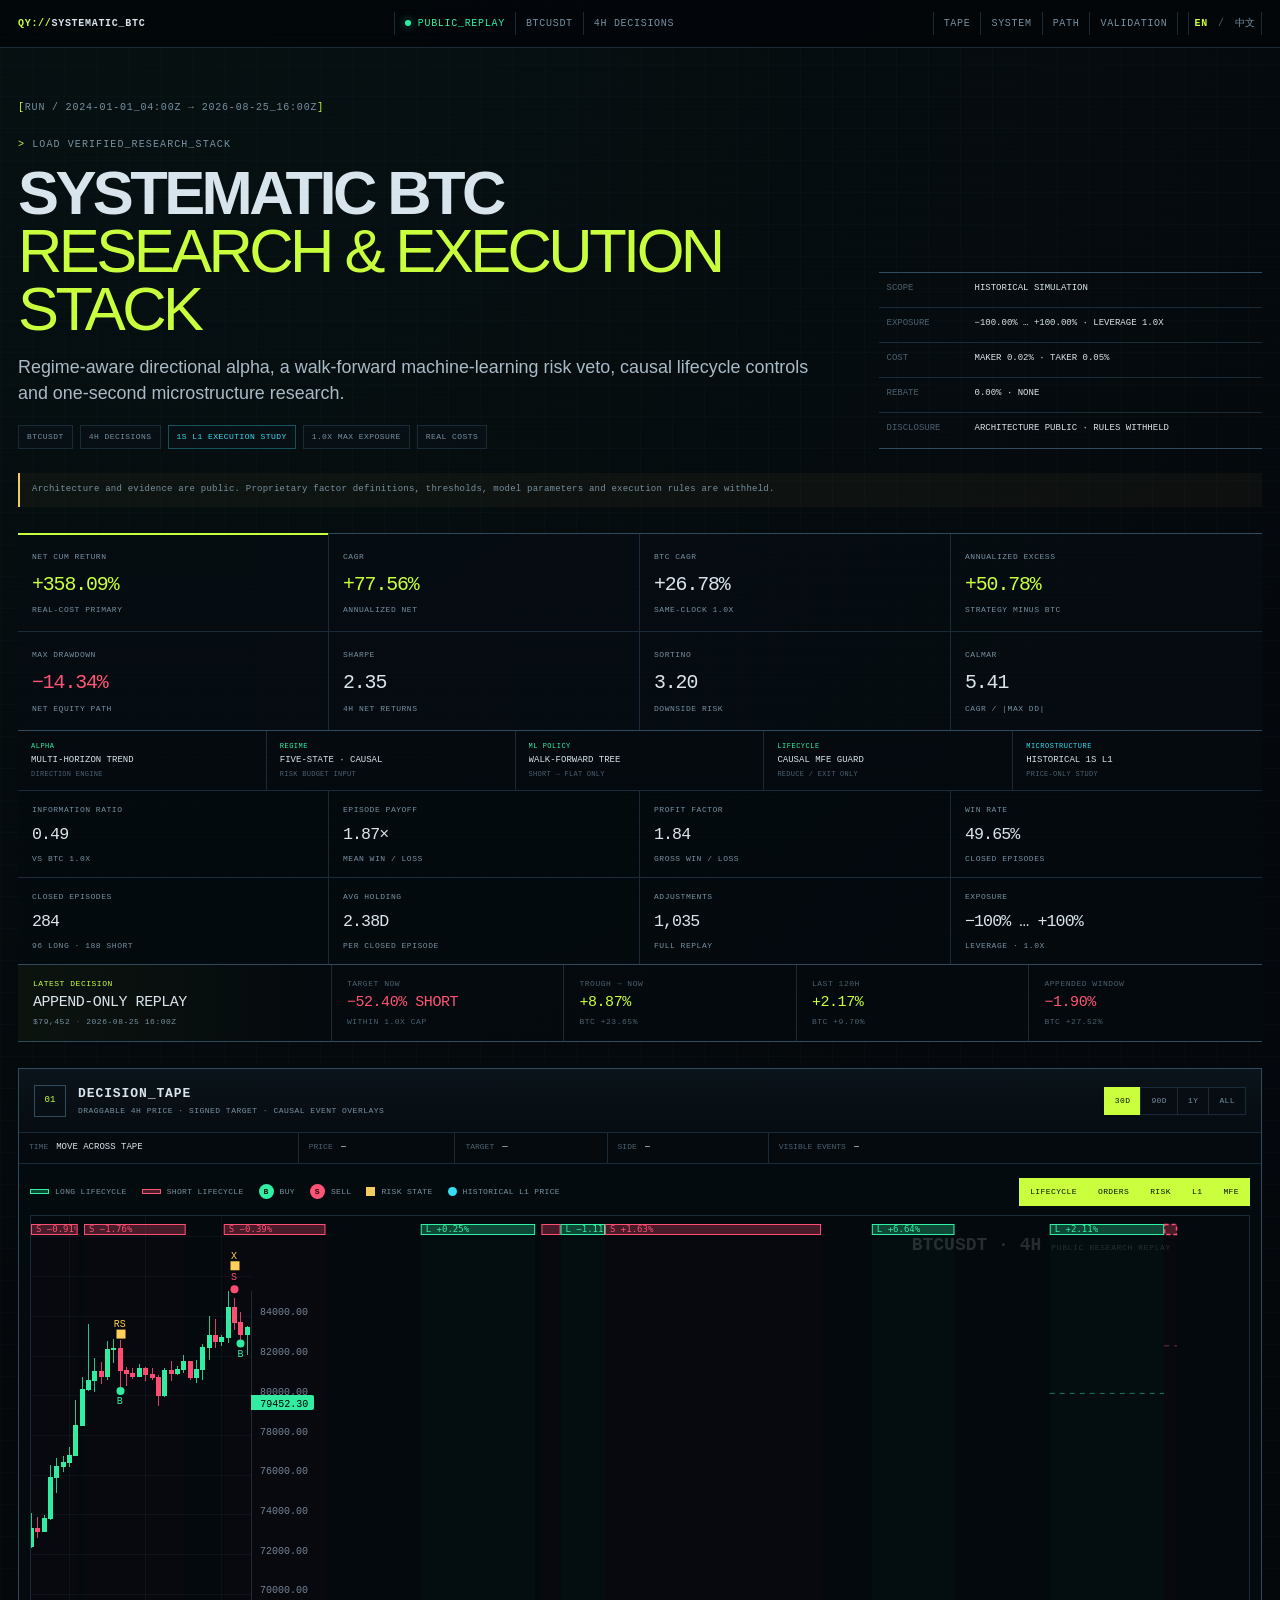
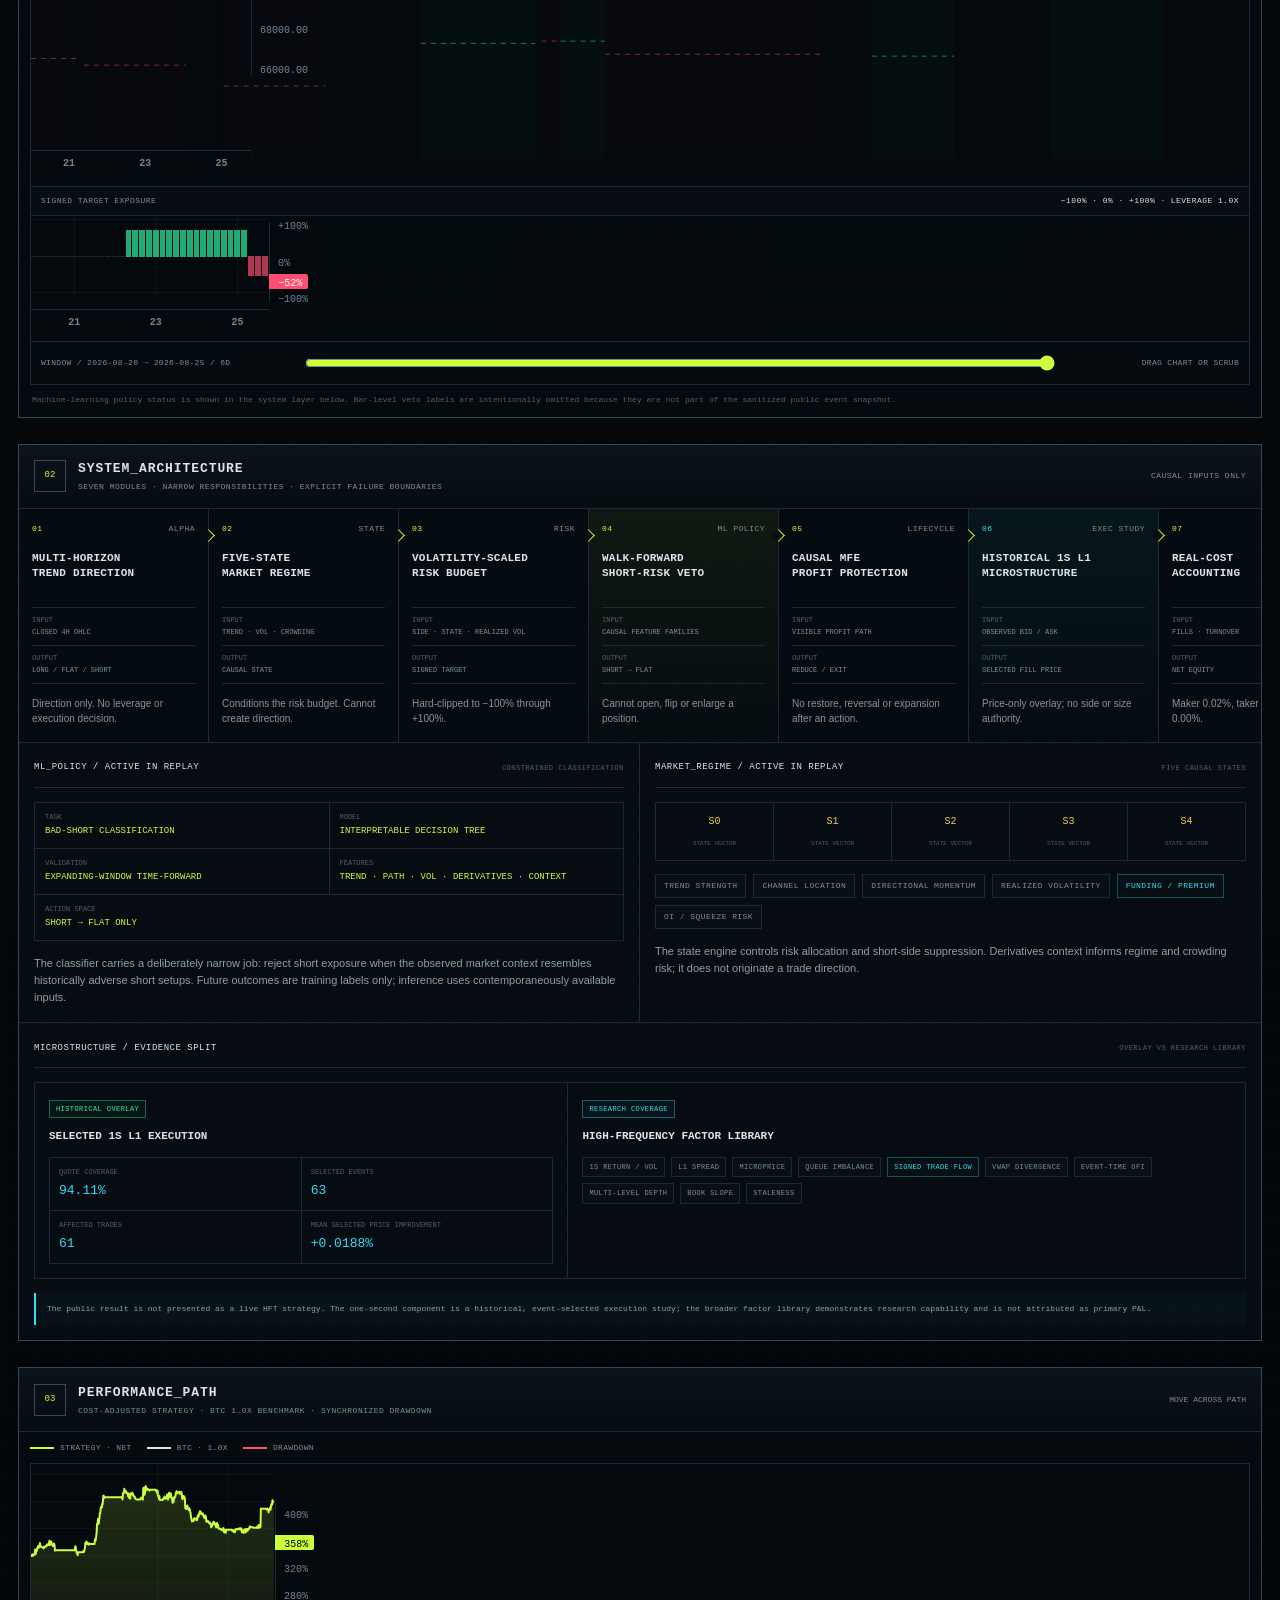
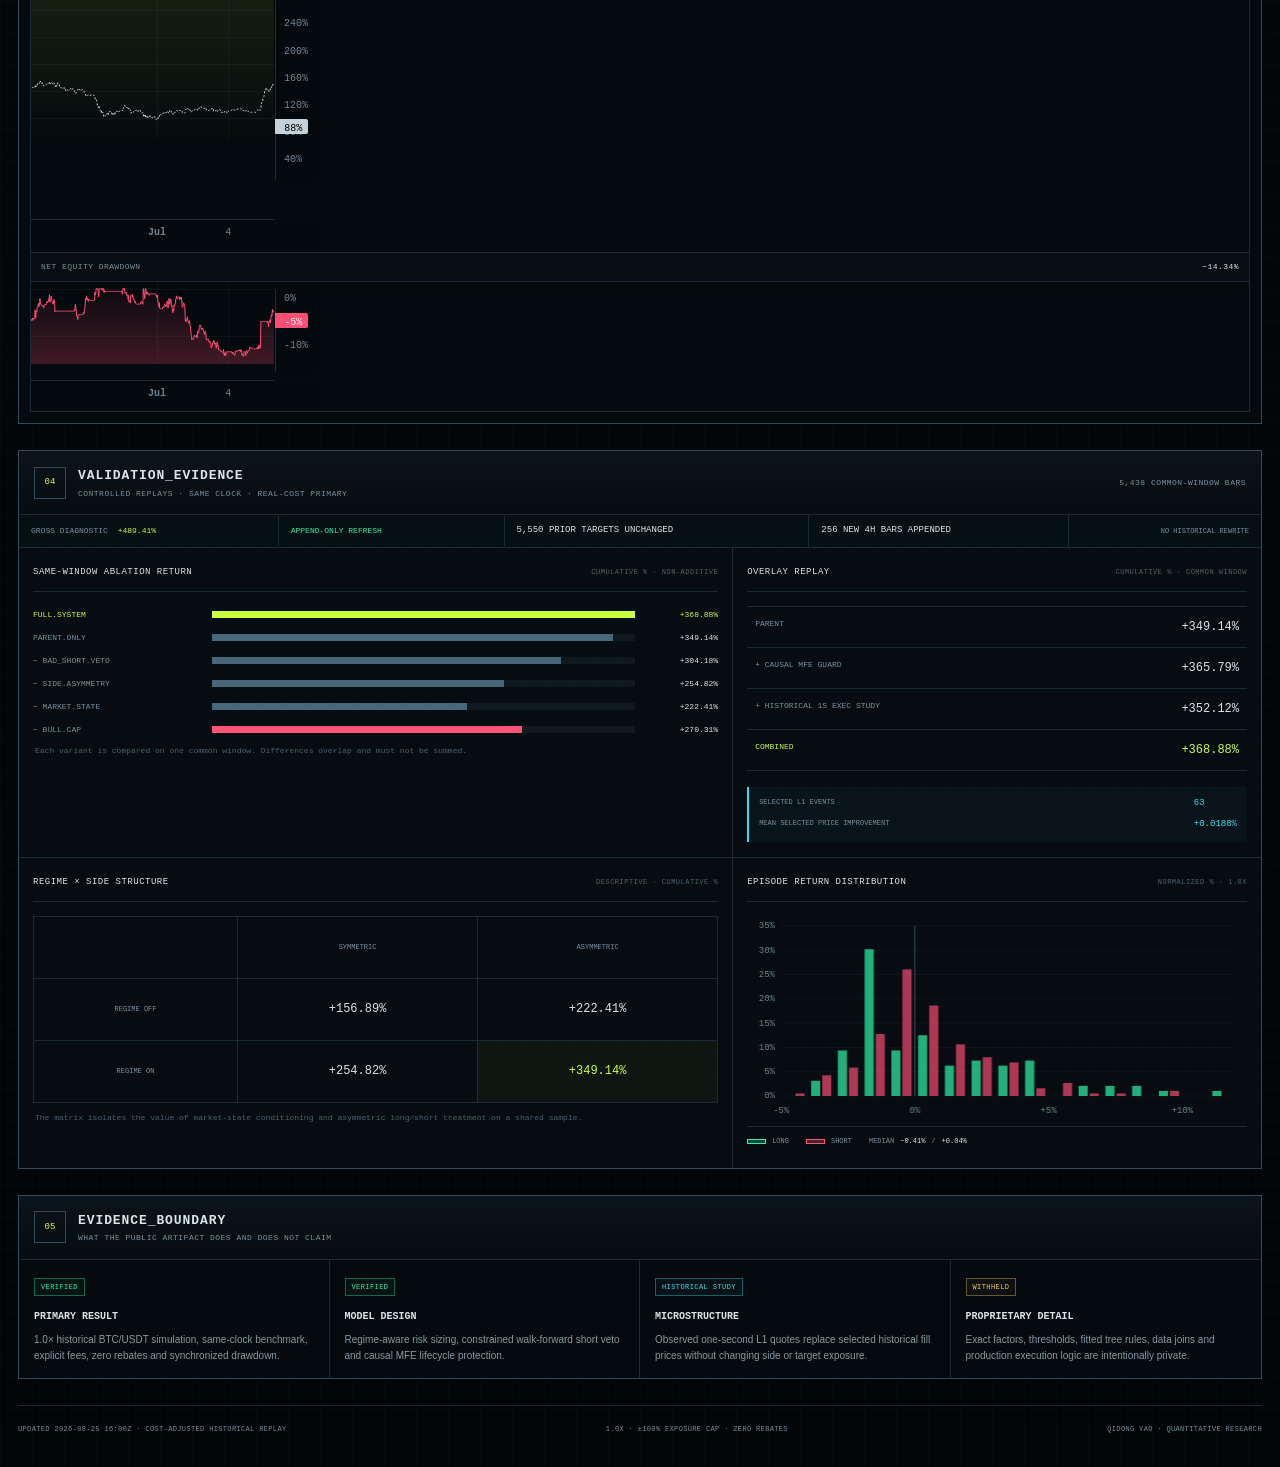
==== commit ed07bc2b: "Add bilingual dashboard switch" ====
--- a/index.html
+++ b/index.html
@@ -6,12 +6,16 @@
   <meta name="description" content="Systematic BTC research and execution stack: regime-aware directional alpha, walk-forward machine-learning risk controls, causal profit protection and a historical one-second L1 execution study.">
   <meta name="theme-color" content="#05090d">
   <meta property="og:type" content="website">
-  <meta property="og:title" content="Systematic BTC Research & Execution Stack">
+  <meta property="og:title" content="Systematic BTC Research &amp; Execution Stack">
   <meta property="og:description" content="Interactive 1.0x BTC strategy replay with draggable decisions, full risk metrics, model architecture and controlled validation evidence.">
-  <meta property="og:image" content="https://chandleryao720.github.io/btc-asymmetric-trend-research/assets/preview.png?v=20260826g">
+  <meta property="og:image" content="https://chandleryao720.github.io/btc-asymmetric-trend-research/assets/preview.png?v=20260826h">
   <meta name="twitter:card" content="summary_large_image">
   <title>Systematic BTC Research &amp; Execution Stack</title>
-  <link rel="stylesheet" href="assets/styles.css?v=20260826g">
+  <link rel="canonical" href="https://chandleryao720.github.io/btc-asymmetric-trend-research/">
+  <link rel="alternate" hreflang="x-default" href="https://chandleryao720.github.io/btc-asymmetric-trend-research/">
+  <link rel="alternate" hreflang="en" href="https://chandleryao720.github.io/btc-asymmetric-trend-research/">
+  <link rel="alternate" hreflang="zh-CN" href="https://chandleryao720.github.io/btc-asymmetric-trend-research/index.zh-CN.html">
+  <link rel="stylesheet" href="assets/styles.css?v=20260826h">
 </head>
 <body>
   <header class="command-bar">
@@ -23,12 +27,17 @@
       <span>1S L1 STUDY</span>
       <span>1.0X MAX</span>
     </div>
-    <nav aria-label="Page navigation">
-      <a href="#tape">TAPE</a>
-      <a href="#system">SYSTEM</a>
-      <a href="#performance">PATH</a>
-      <a href="#validation">VALIDATION</a>
-    </nav>
+    <div class="command-actions">
+      <nav aria-label="Page navigation">
+        <a href="#tape">TAPE</a>
+        <a href="#system">SYSTEM</a>
+        <a href="#performance">PATH</a>
+        <a href="#validation">VALIDATION</a>
+      </nav>
+      <div class="language-switch" aria-label="Select language">
+        <strong aria-current="page">EN</strong><span>/</span><a href="index.zh-CN.html" lang="zh-CN" hreflang="zh-CN">中文</a>
+      </div>
+    </div>
   </header>
 
   <main id="top">
@@ -366,8 +375,8 @@
   </footer>
 
   <script src="assets/vendor/lightweight-charts.standalone.production.js"></script>
-  <script src="data/showcase-data.js?v=20260826g"></script>
-  <script src="data/verified-metrics.js?v=20260826g"></script>
-  <script src="assets/app.js?v=20260826g"></script>
+  <script src="data/showcase-data.js?v=20260826h"></script>
+  <script src="data/verified-metrics.js?v=20260826h"></script>
+  <script src="assets/app.js?v=20260826h"></script>
 </body>
 </html>
--- a/assets/styles.css
+++ b/assets/styles.css
@@ -20,6 +20,10 @@
   --sans: Inter, ui-sans-serif, -apple-system, BlinkMacSystemFont, "Segoe UI", sans-serif;
 }
 
+html[lang="zh-CN"] {
+  --sans: Inter, "PingFang SC", "Hiragino Sans GB", "Microsoft YaHei", ui-sans-serif, -apple-system, BlinkMacSystemFont, "Segoe UI", sans-serif;
+}
+
 * {
   box-sizing: border-box;
 }
@@ -152,6 +156,42 @@
   color: var(--muted);
 }
 
+.command-actions {
+  display: flex;
+  align-items: stretch;
+  min-width: 0;
+}
+
+.language-switch {
+  display: flex;
+  align-items: center;
+  margin-left: 10px;
+  border-right: 1px solid var(--line);
+  border-left: 1px solid var(--line);
+  color: var(--dim);
+  white-space: nowrap;
+}
+
+.language-switch a,
+.language-switch strong,
+.language-switch span {
+  padding: 4px 5px;
+}
+
+.language-switch strong {
+  color: var(--acid);
+  font-weight: 700;
+}
+
+.language-switch a {
+  color: var(--muted);
+}
+
+.language-switch a:hover {
+  color: var(--acid);
+  background: rgba(201, 255, 61, 0.035);
+}
+
 .command-bar nav a:hover {
   color: var(--acid);
   background: rgba(201, 255, 61, 0.035);
@@ -1598,6 +1638,17 @@
     font-size: 7px;
   }
 
+  .language-switch {
+    margin-left: 5px;
+    font-size: 8px;
+  }
+
+  .language-switch a,
+  .language-switch strong,
+  .language-switch span {
+    padding-inline: 4px;
+  }
+
   .command-bar nav a:nth-child(4) {
     display: none;
   }
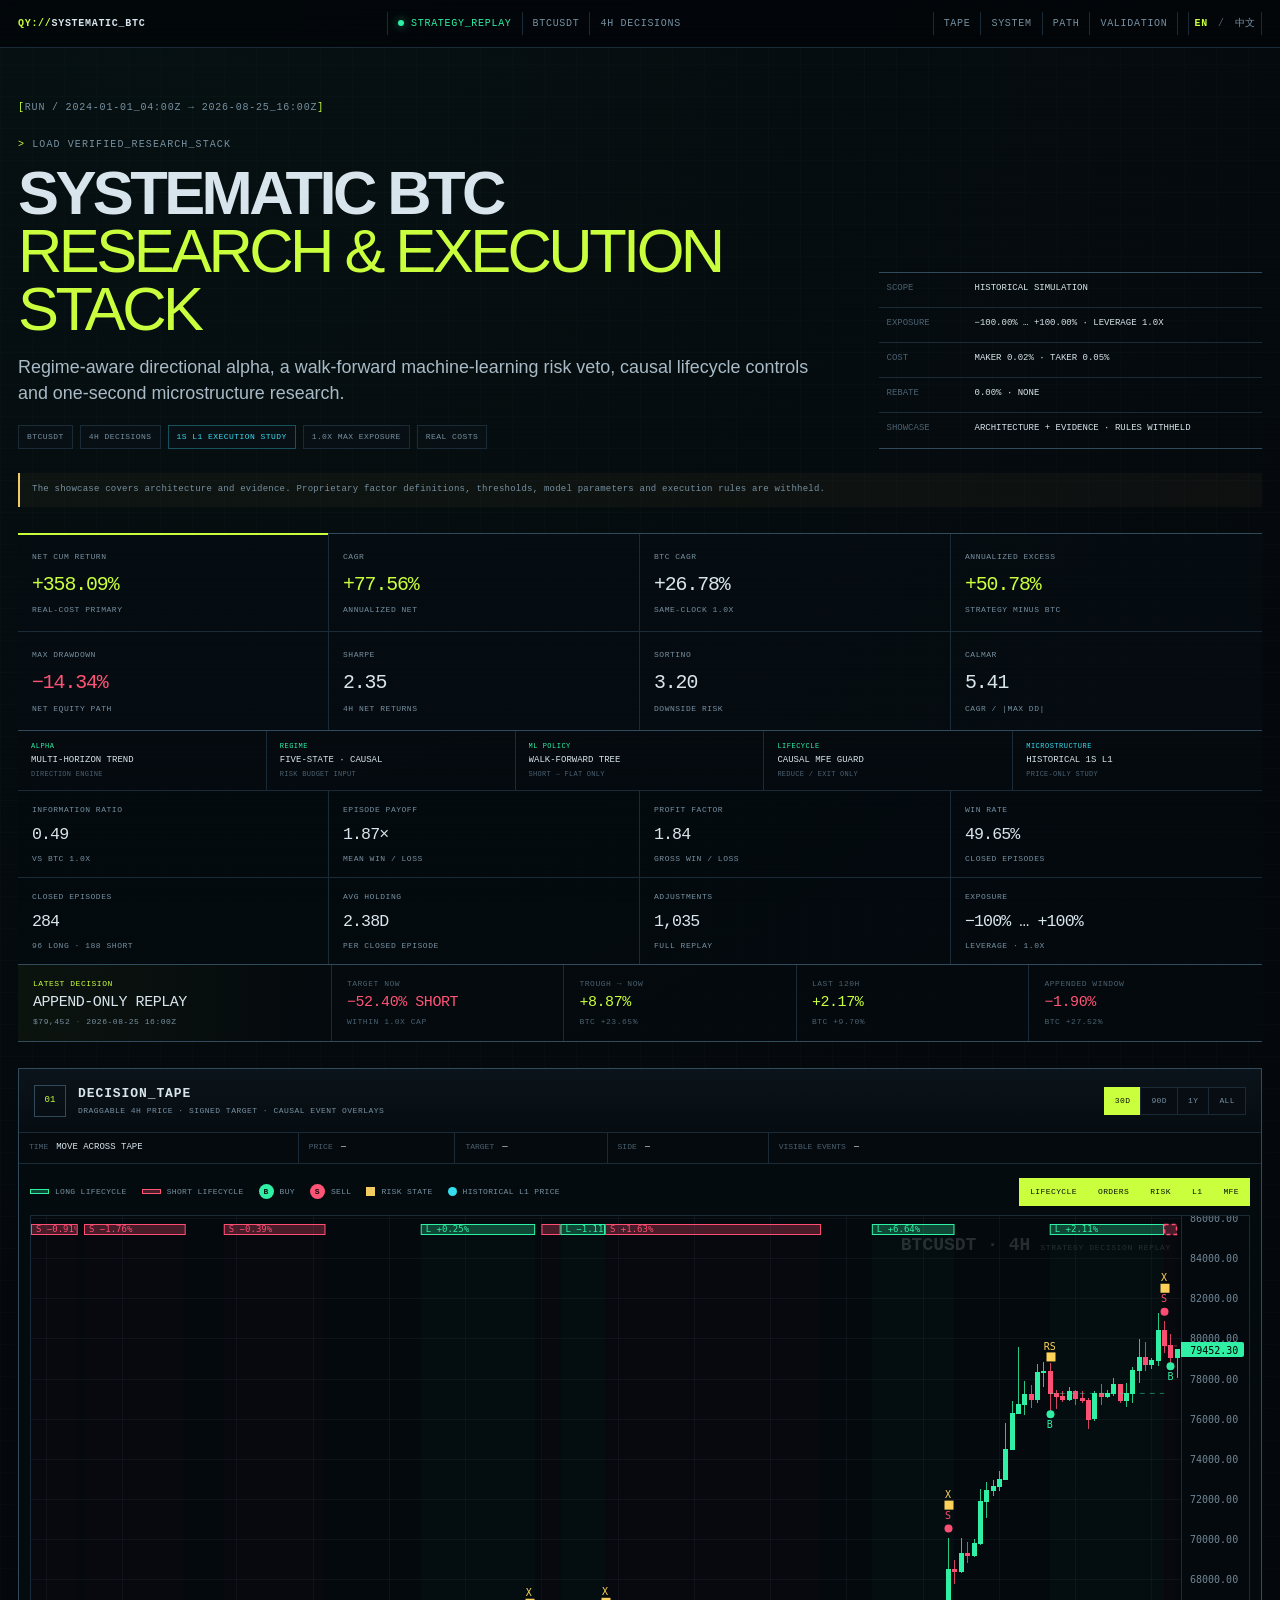
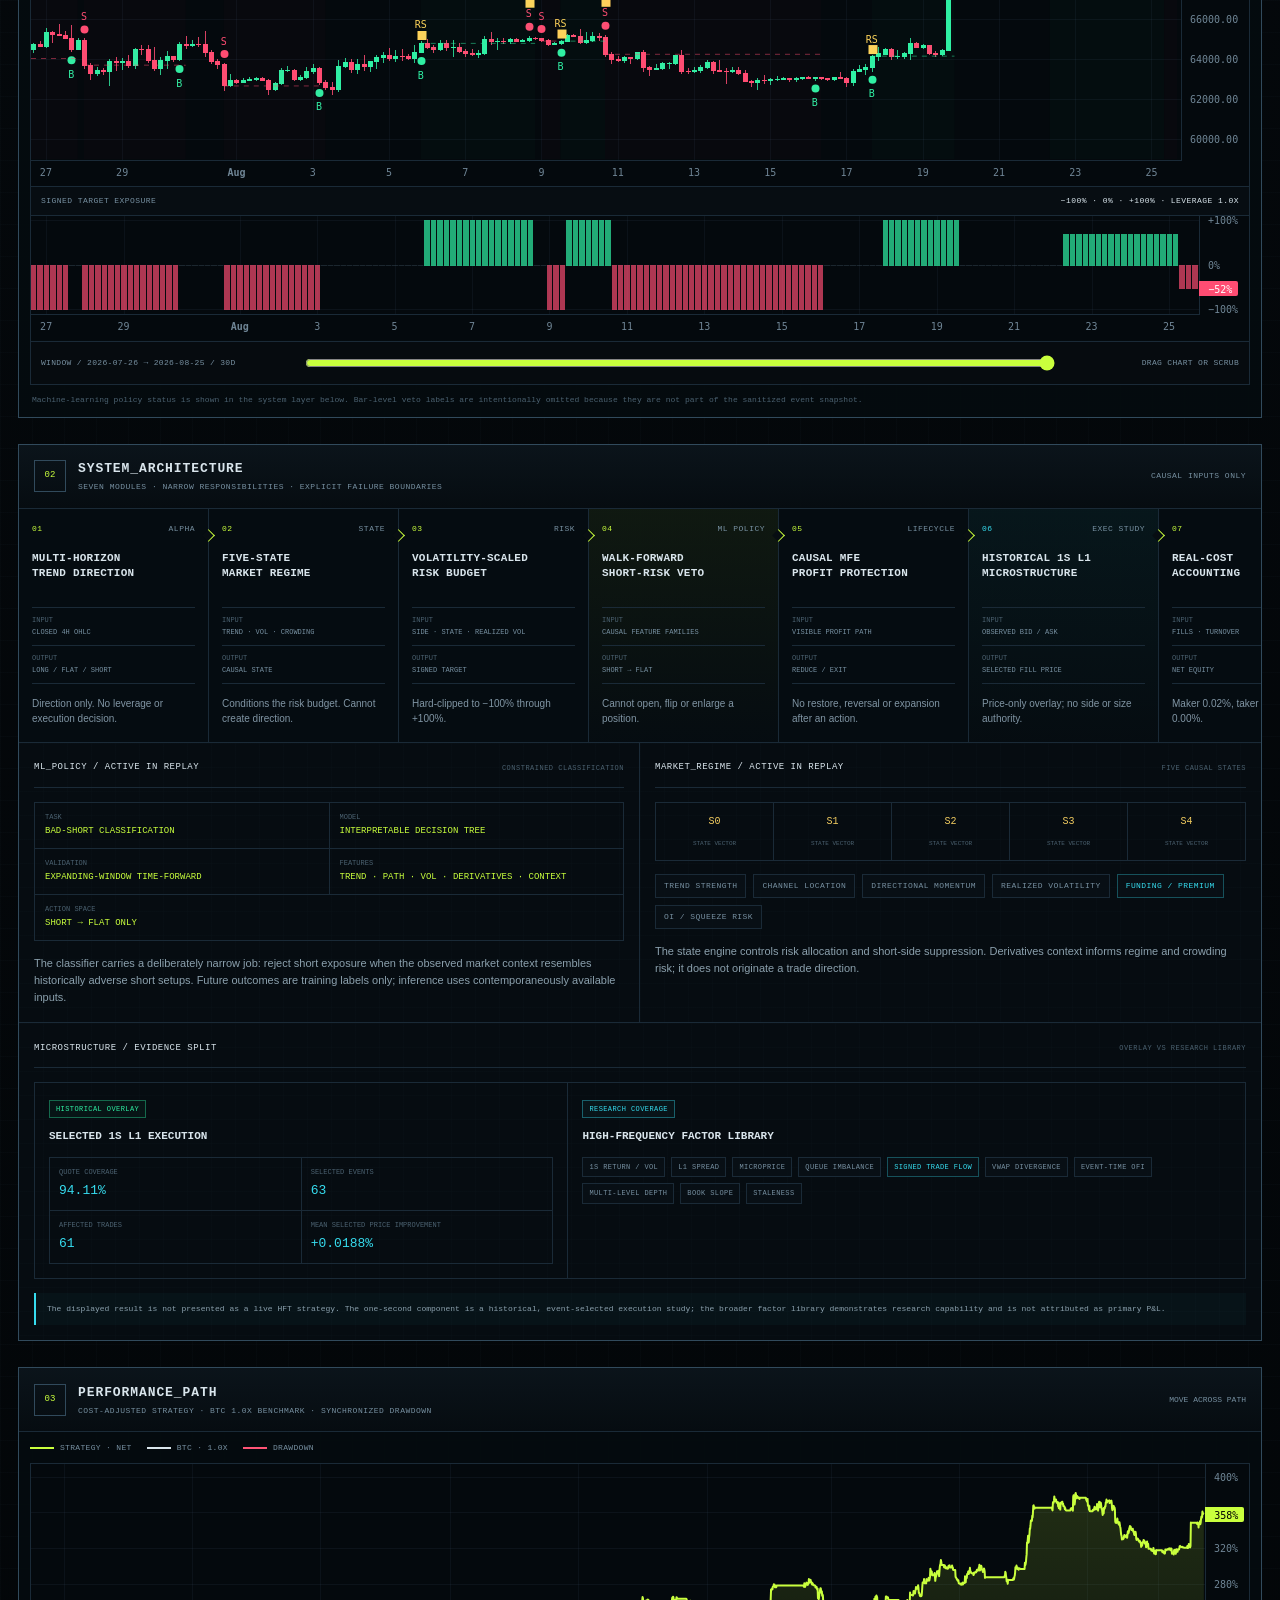
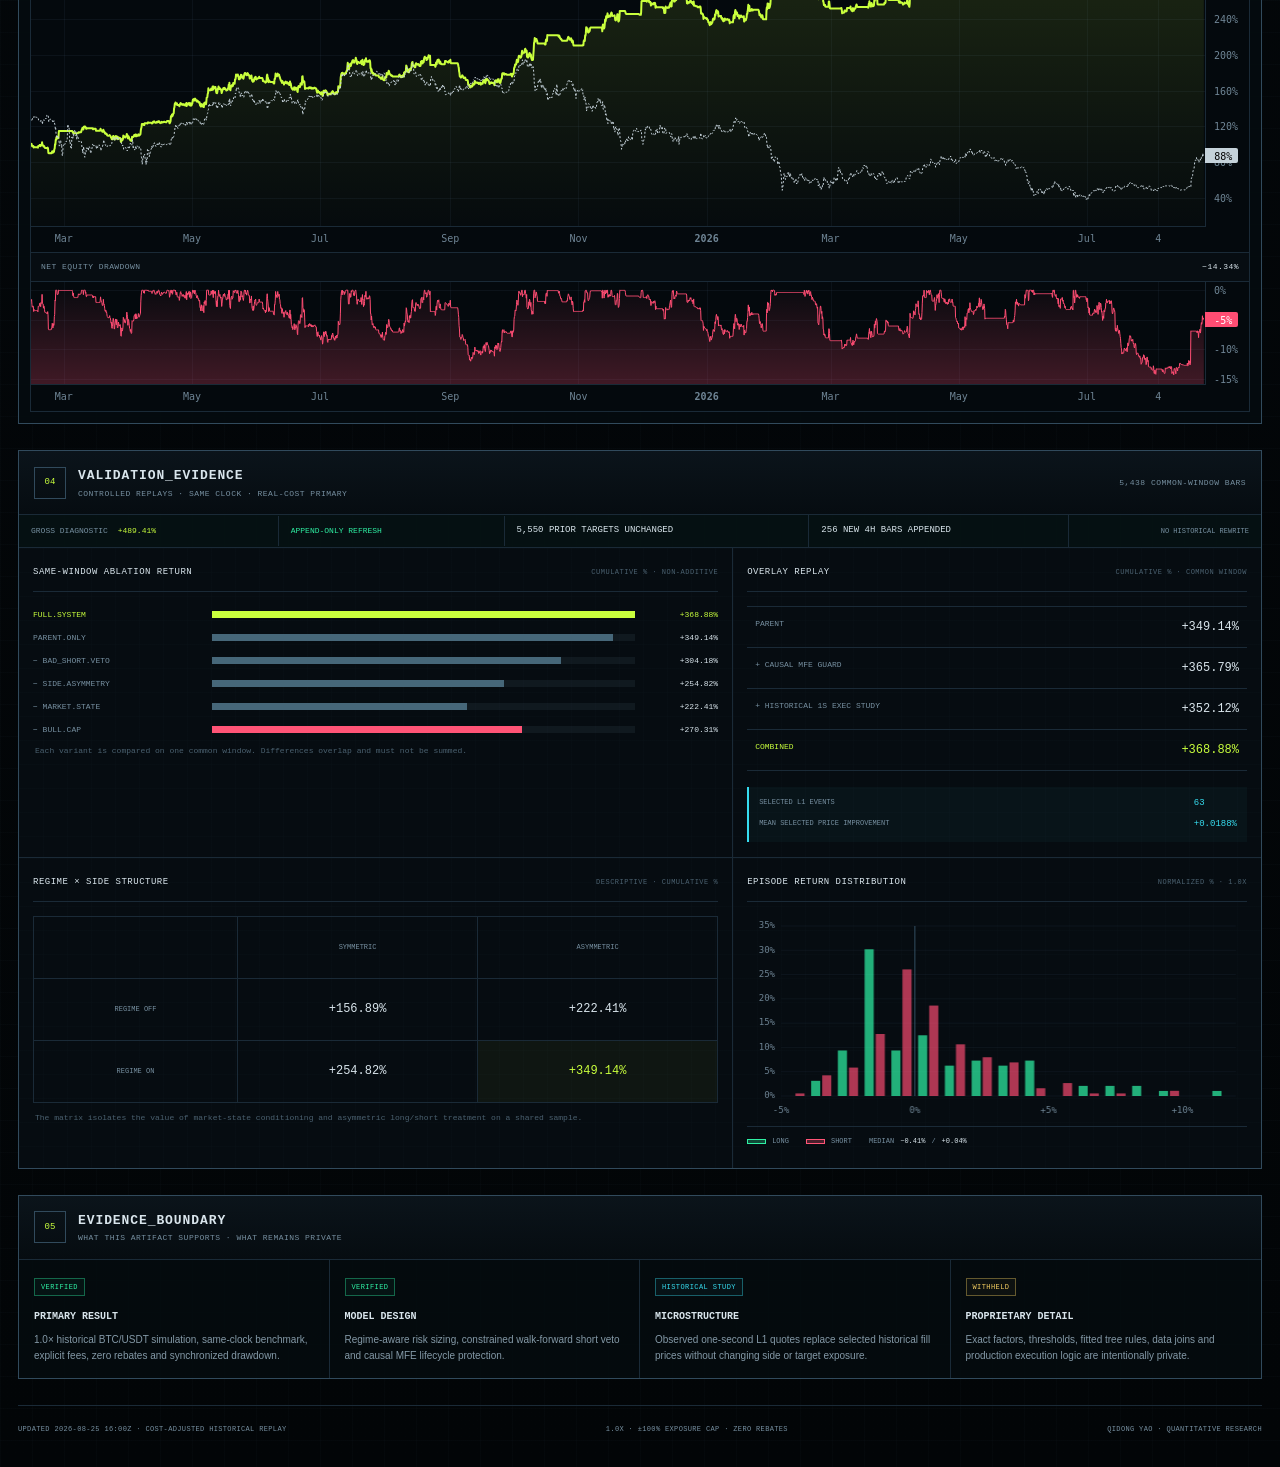
==== commit 679a5fa6: "Clarify strategy replay ownership" ====
--- a/index.html
+++ b/index.html
@@ -8,7 +8,7 @@
   <meta property="og:type" content="website">
   <meta property="og:title" content="Systematic BTC Research &amp; Execution Stack">
   <meta property="og:description" content="Interactive 1.0x BTC strategy replay with draggable decisions, full risk metrics, model architecture and controlled validation evidence.">
-  <meta property="og:image" content="https://chandleryao720.github.io/btc-asymmetric-trend-research/assets/preview.png?v=20260826h">
+  <meta property="og:image" content="https://chandleryao720.github.io/btc-asymmetric-trend-research/assets/preview.png?v=20260826i">
   <meta name="twitter:card" content="summary_large_image">
   <title>Systematic BTC Research &amp; Execution Stack</title>
   <link rel="canonical" href="https://chandleryao720.github.io/btc-asymmetric-trend-research/">
@@ -21,7 +21,7 @@
   <header class="command-bar">
     <a class="command-brand" href="#top" aria-label="Back to top"><span>QY://</span>SYSTEMATIC_BTC</a>
     <div class="command-state" aria-label="Research replay state">
-      <span class="state-live"><i></i>PUBLIC_REPLAY</span>
+      <span class="state-live"><i></i>STRATEGY_REPLAY</span>
       <span>BTCUSDT</span>
       <span>4H DECISIONS</span>
       <span>1S L1 STUDY</span>
@@ -56,15 +56,15 @@
             <span>REAL COSTS</span>
           </div>
         </div>
-        <aside class="build-note" aria-label="Public replay contract">
+        <aside class="build-note" aria-label="Strategy replay assumptions">
           <span>SCOPE</span><strong>HISTORICAL SIMULATION</strong>
           <span>EXPOSURE</span><strong>−100.00% … +100.00% · LEVERAGE 1.0X</strong>
           <span>COST</span><strong>MAKER 0.02% · TAKER 0.05%</strong>
           <span>REBATE</span><strong>0.00% · NONE</strong>
-          <span>DISCLOSURE</span><strong>ARCHITECTURE PUBLIC · RULES WITHHELD</strong>
+          <span>SHOWCASE</span><strong>ARCHITECTURE + EVIDENCE · RULES WITHHELD</strong>
         </aside>
       </div>
-      <p class="evidence-boundary">Architecture and evidence are public. Proprietary factor definitions, thresholds, model parameters and execution rules are withheld.</p>
+      <p class="evidence-boundary">The showcase covers architecture and evidence. Proprietary factor definitions, thresholds, model parameters and execution rules are withheld.</p>
     </section>
 
     <section class="metric-strip metric-strip-primary shell" aria-label="Primary performance summary">
@@ -151,7 +151,7 @@
         </div>
 
         <div class="price-stage">
-          <div class="chart-watermark" aria-hidden="true"><span>BTCUSDT · 4H</span><small>PUBLIC RESEARCH REPLAY</small></div>
+          <div class="chart-watermark" aria-hidden="true"><span>BTCUSDT · 4H</span><small>STRATEGY DECISION REPLAY</small></div>
           <div id="priceChart" class="price-chart" aria-label="Interactive BTC candlestick chart with strategy events"></div>
           <canvas id="lifecycleOverlay" aria-hidden="true"></canvas>
         </div>
@@ -164,7 +164,7 @@
           <input id="tapePan" type="range" min="0" max="1000" step="1" value="1000" aria-label="Move the visible time window through history">
           <span>DRAG CHART OR SCRUB</span>
         </div>
-        <p class="chart-footnote">Machine-learning policy status is shown in the system layer below. Bar-level veto labels are intentionally omitted because they are not part of the sanitized public event snapshot.</p>
+        <p class="chart-footnote">Machine-learning policy status is shown in the system layer below. Bar-level veto labels are intentionally omitted because they are not part of the sanitized event snapshot.</p>
       </div>
     </section>
 
@@ -271,7 +271,7 @@
               </div>
             </section>
           </div>
-          <p class="boundary-note">The public result is not presented as a live HFT strategy. The one-second component is a historical, event-selected execution study; the broader factor library demonstrates research capability and is not attributed as primary P&amp;L.</p>
+          <p class="boundary-note">The displayed result is not presented as a live HFT strategy. The one-second component is a historical, event-selected execution study; the broader factor library demonstrates research capability and is not attributed as primary P&amp;L.</p>
         </article>
       </div>
     </section>
@@ -356,7 +356,7 @@
       <header class="section-head">
         <div class="console-title">
           <span class="console-index">05</span>
-          <div><h2>EVIDENCE_BOUNDARY</h2><p>WHAT THE PUBLIC ARTIFACT DOES AND DOES NOT CLAIM</p></div>
+          <div><h2>EVIDENCE_BOUNDARY</h2><p>WHAT THIS ARTIFACT SUPPORTS · WHAT REMAINS PRIVATE</p></div>
         </div>
       </header>
       <div class="evidence-grid">
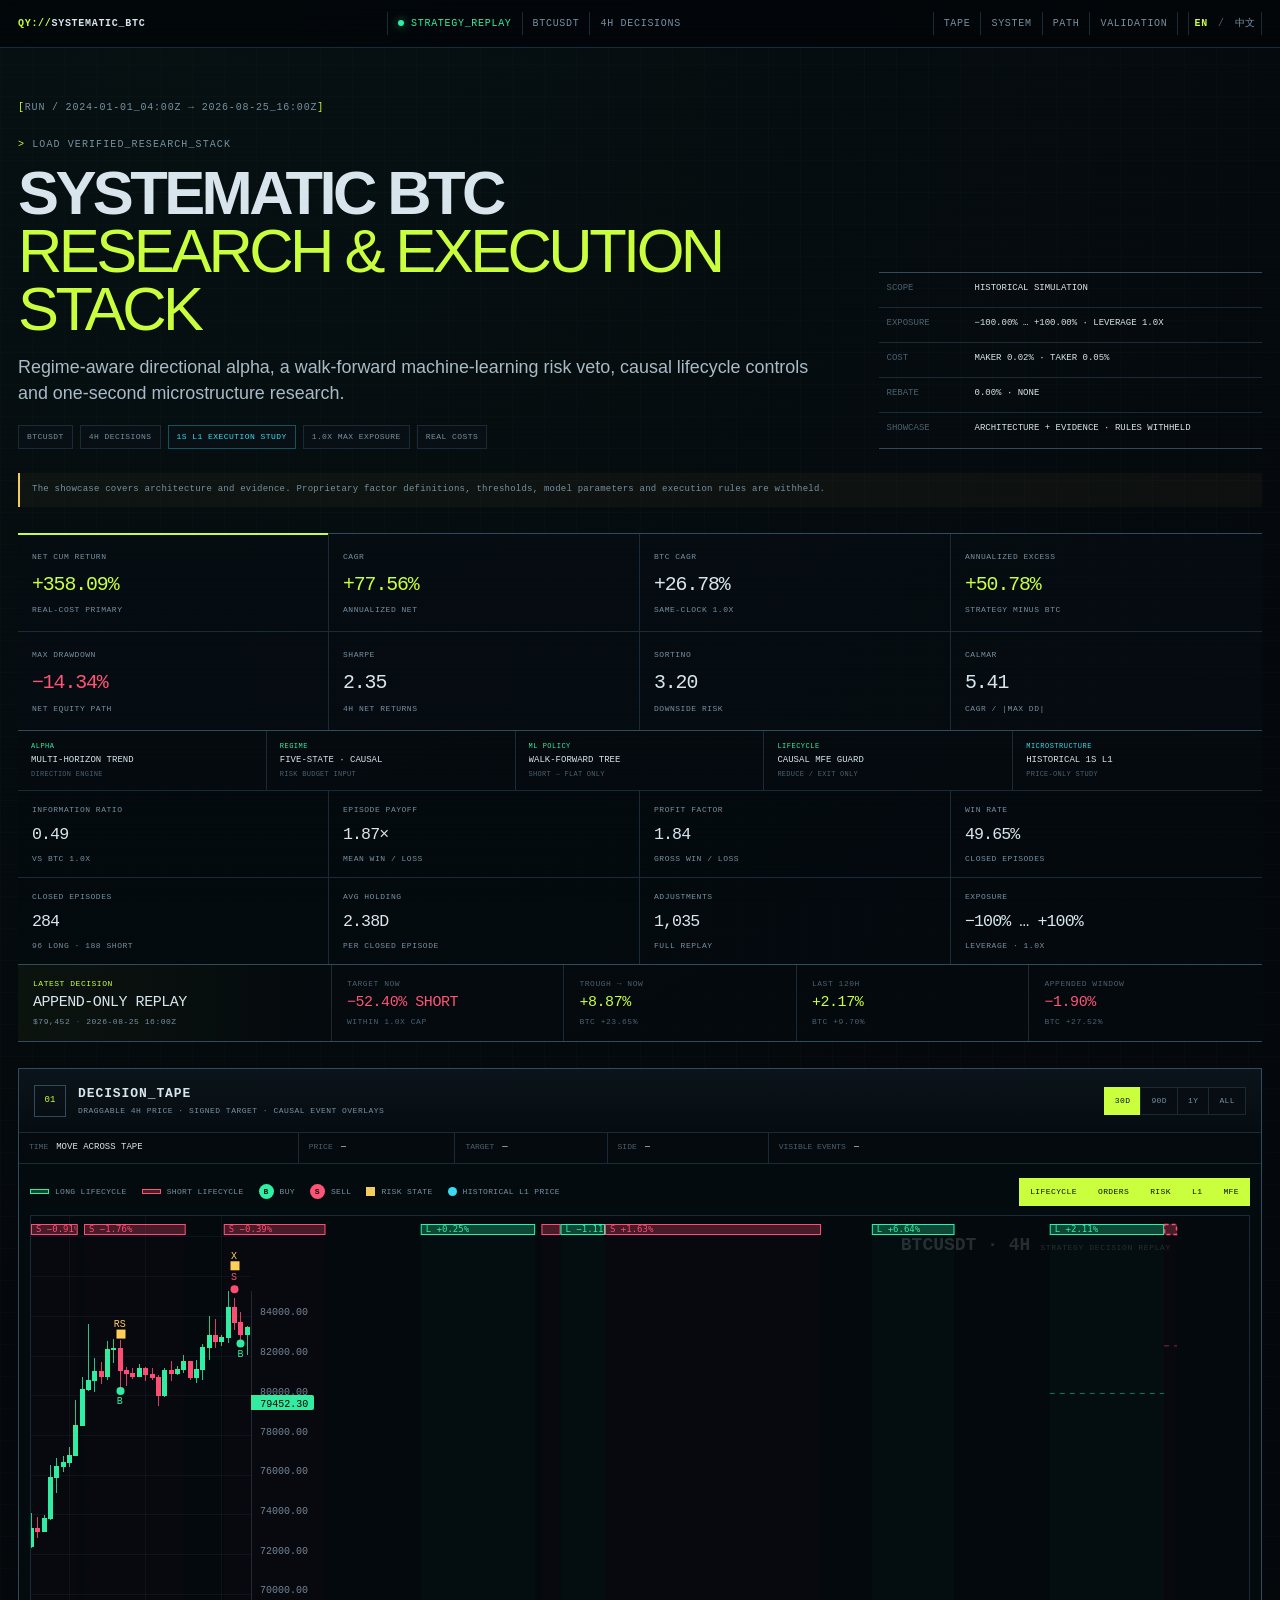
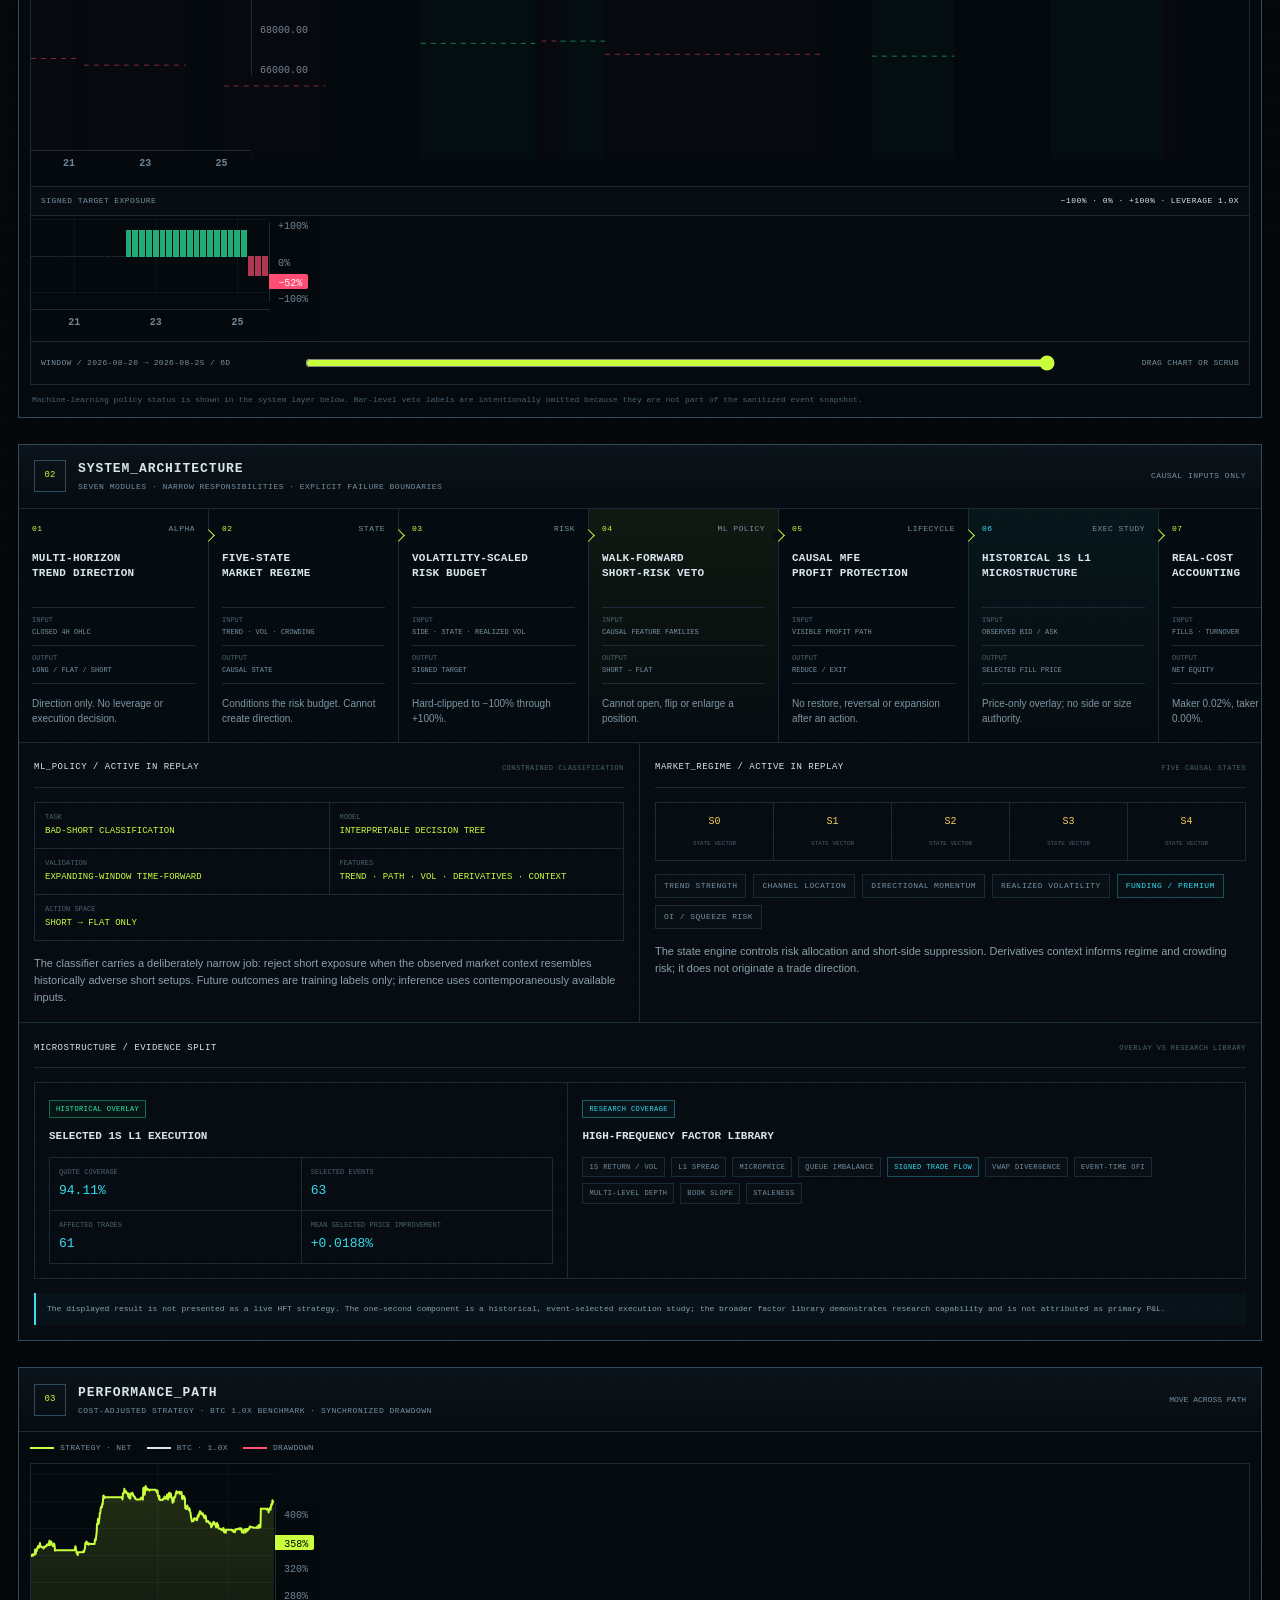
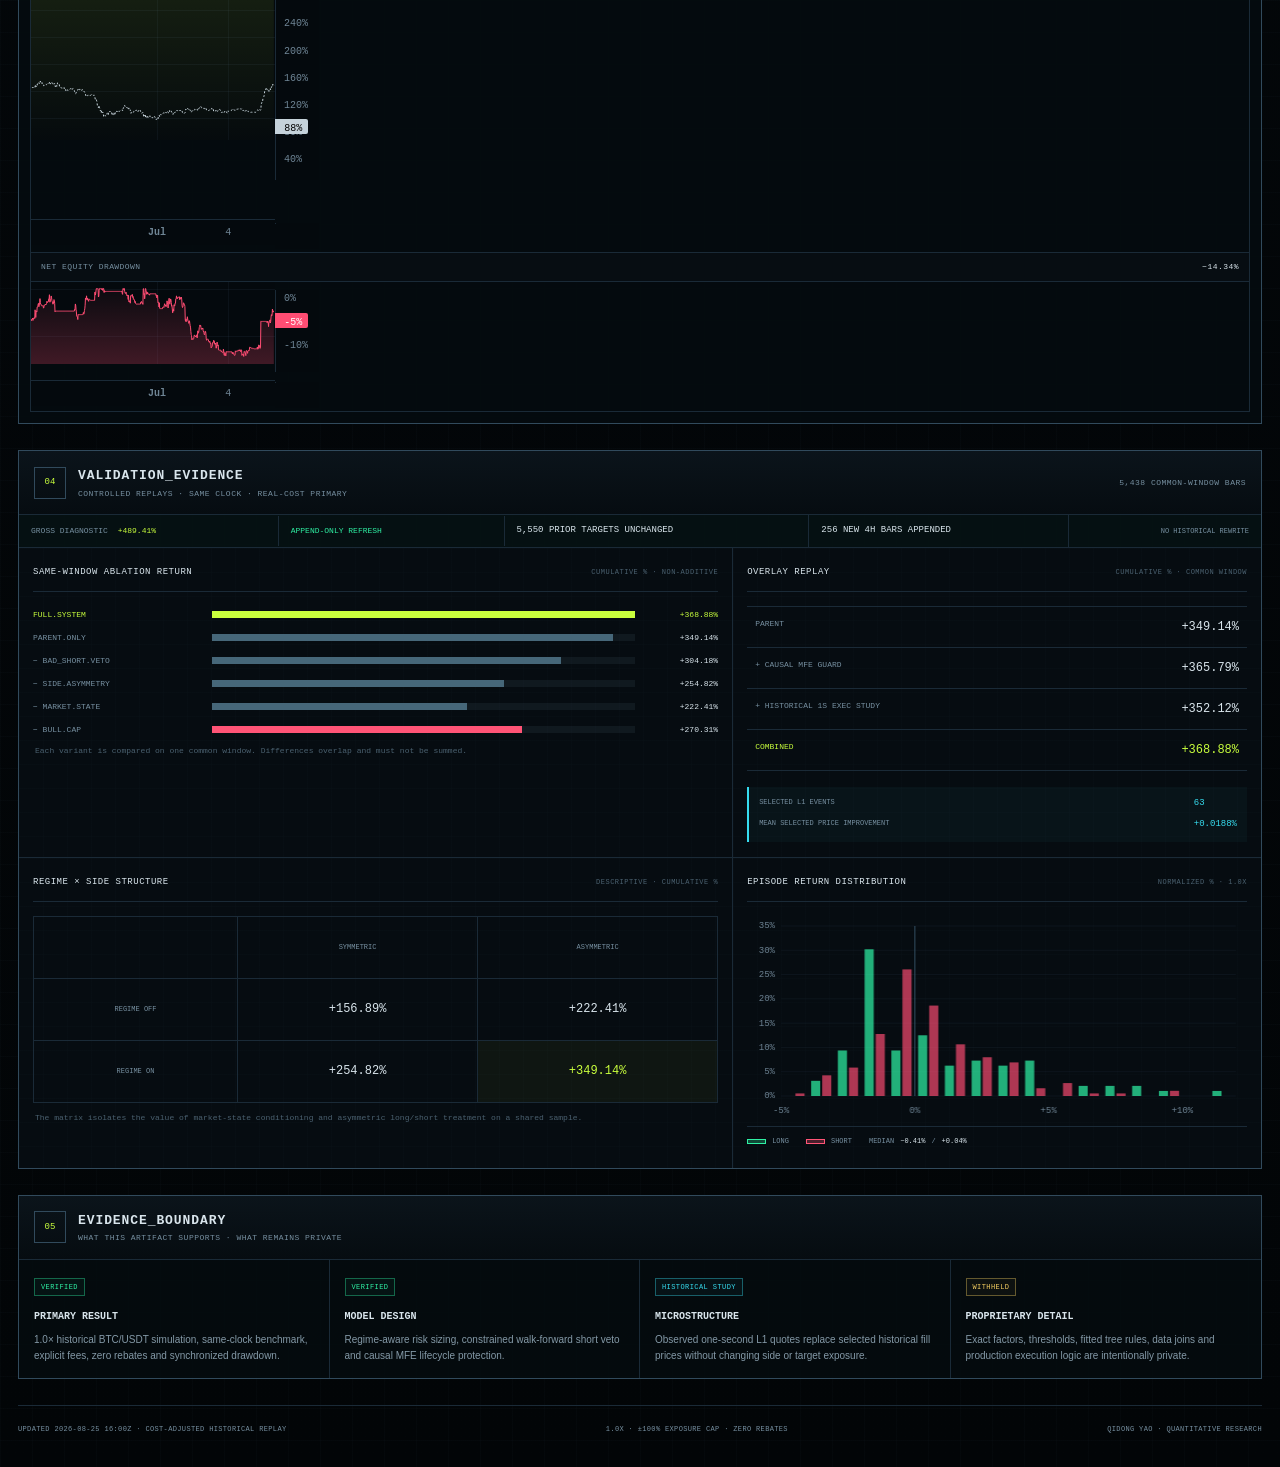
==== commit ae69f133: "Version language switch links" ====
--- a/index.html
+++ b/index.html
@@ -35,7 +35,7 @@
         <a href="#validation">VALIDATION</a>
       </nav>
       <div class="language-switch" aria-label="Select language">
-        <strong aria-current="page">EN</strong><span>/</span><a href="index.zh-CN.html" lang="zh-CN" hreflang="zh-CN">中文</a>
+        <strong aria-current="page">EN</strong><span>/</span><a href="index.zh-CN.html?v=20260826i" lang="zh-CN" hreflang="zh-CN">中文</a>
       </div>
     </div>
   </header>
